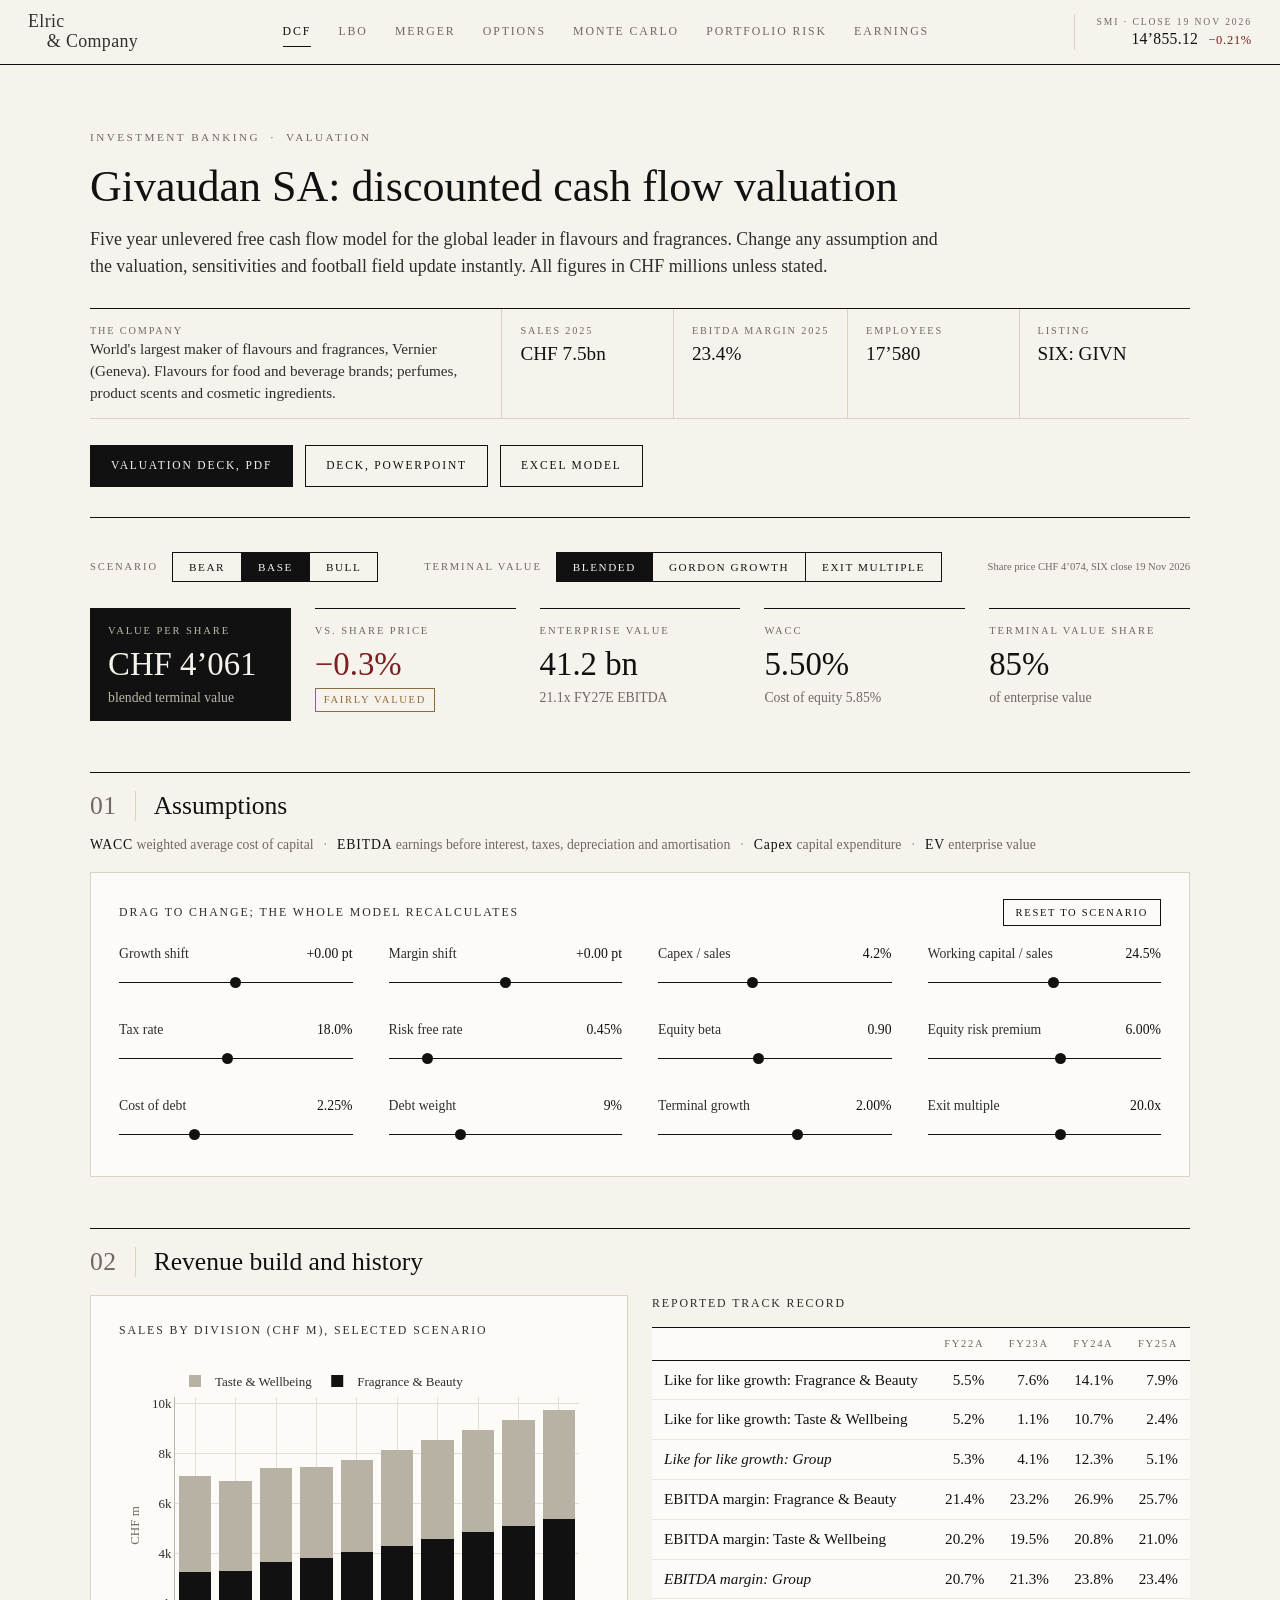
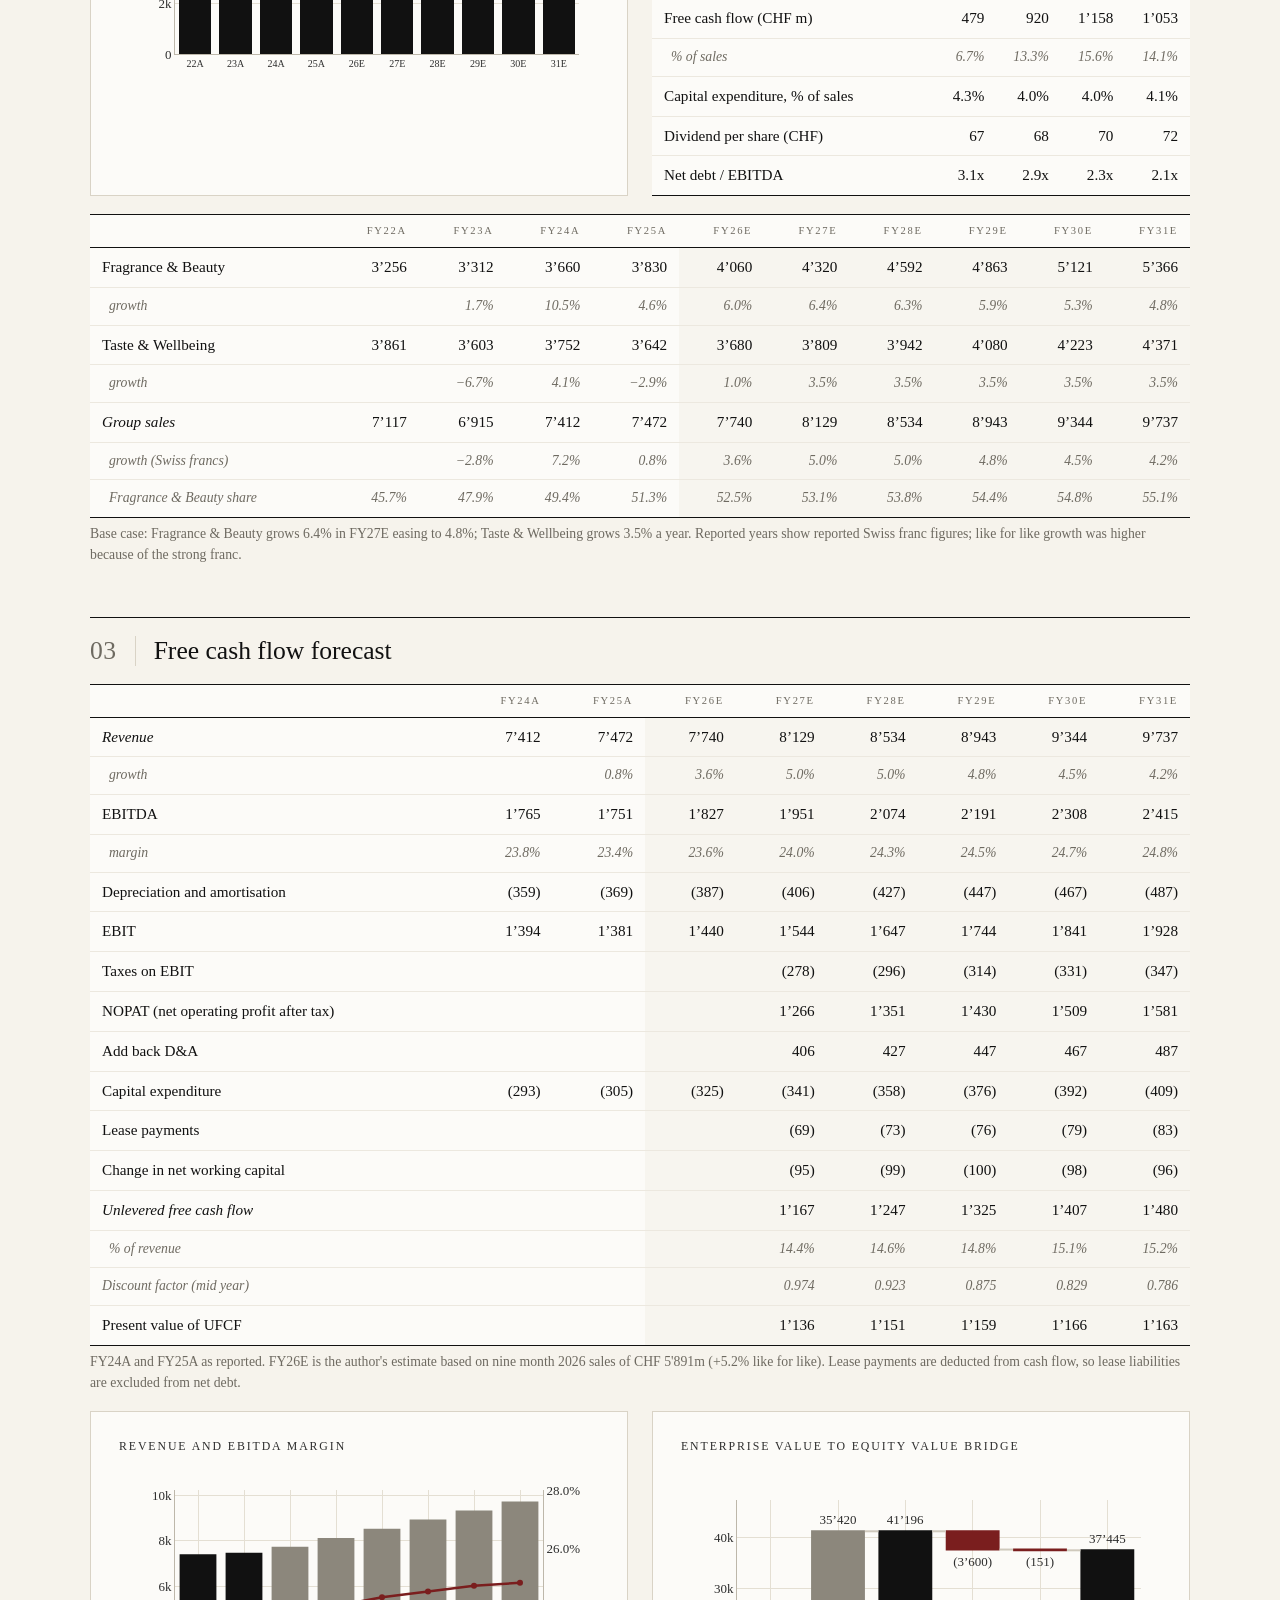
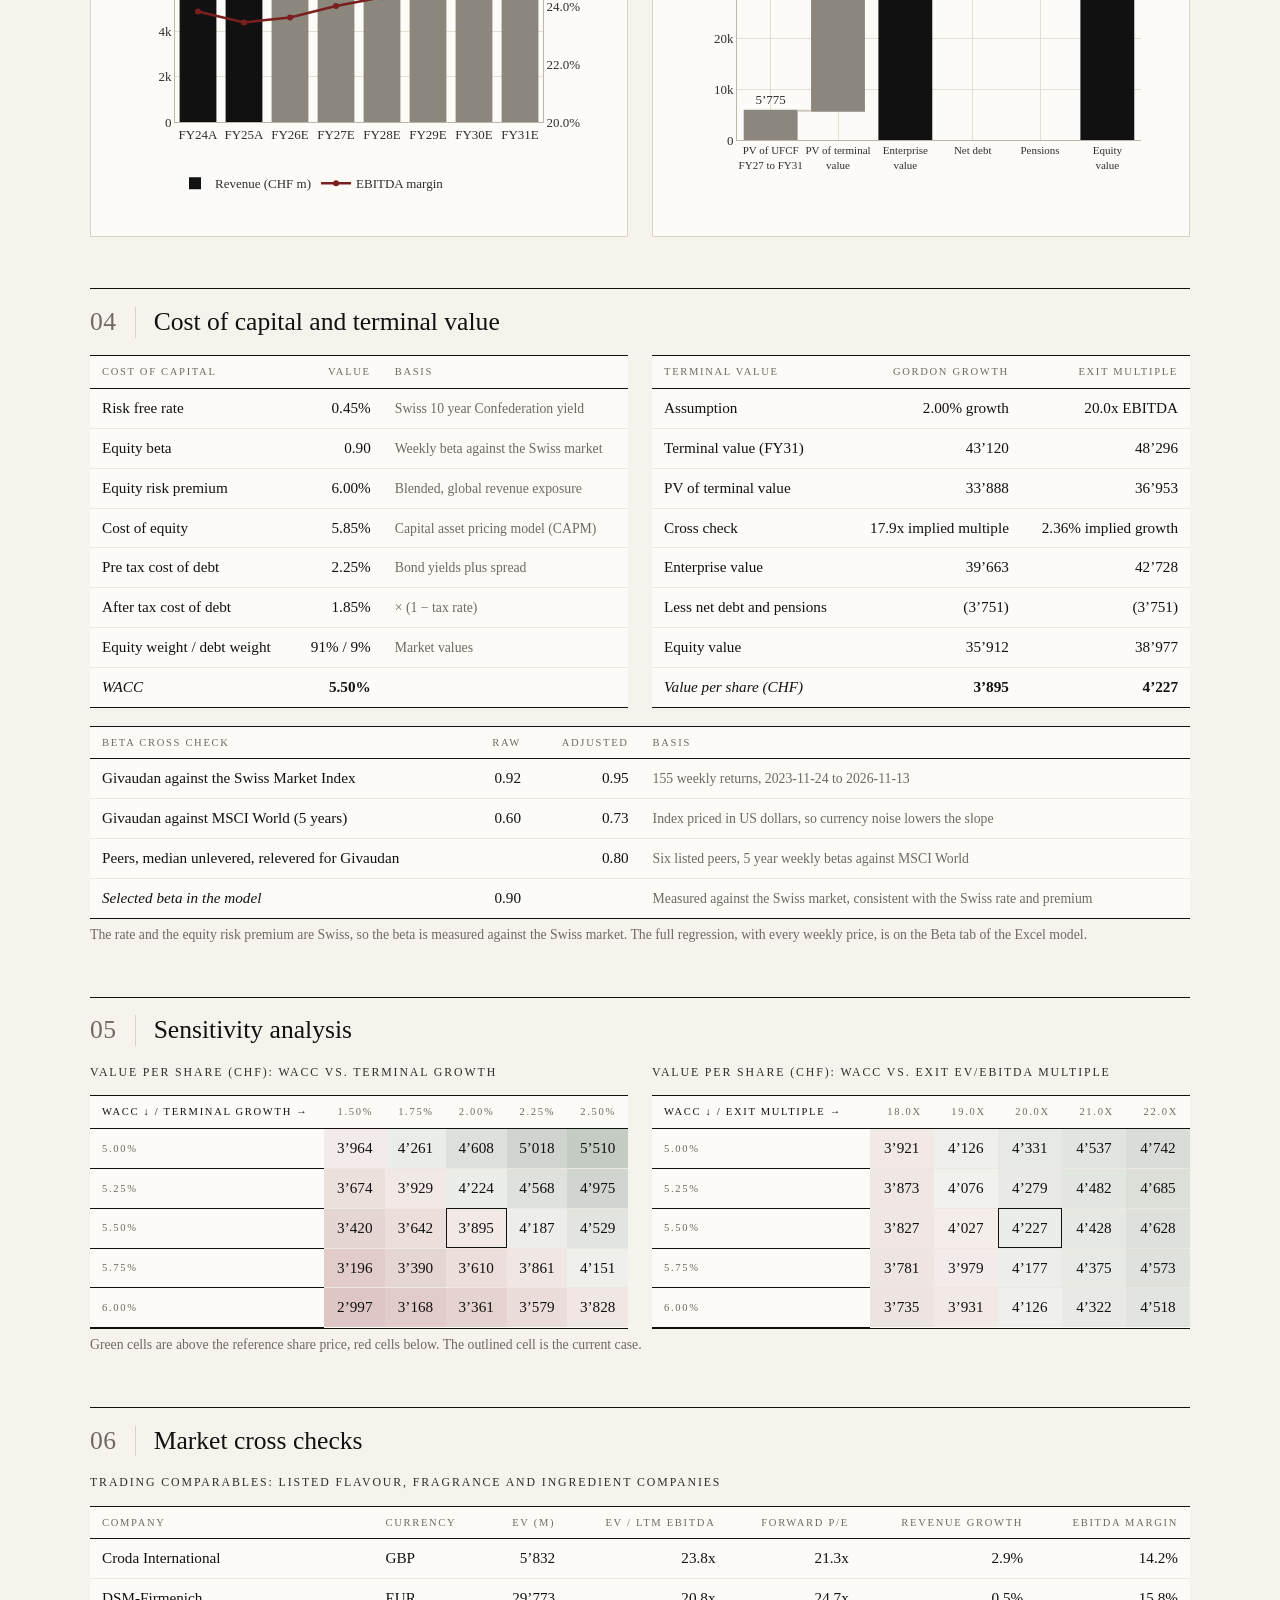
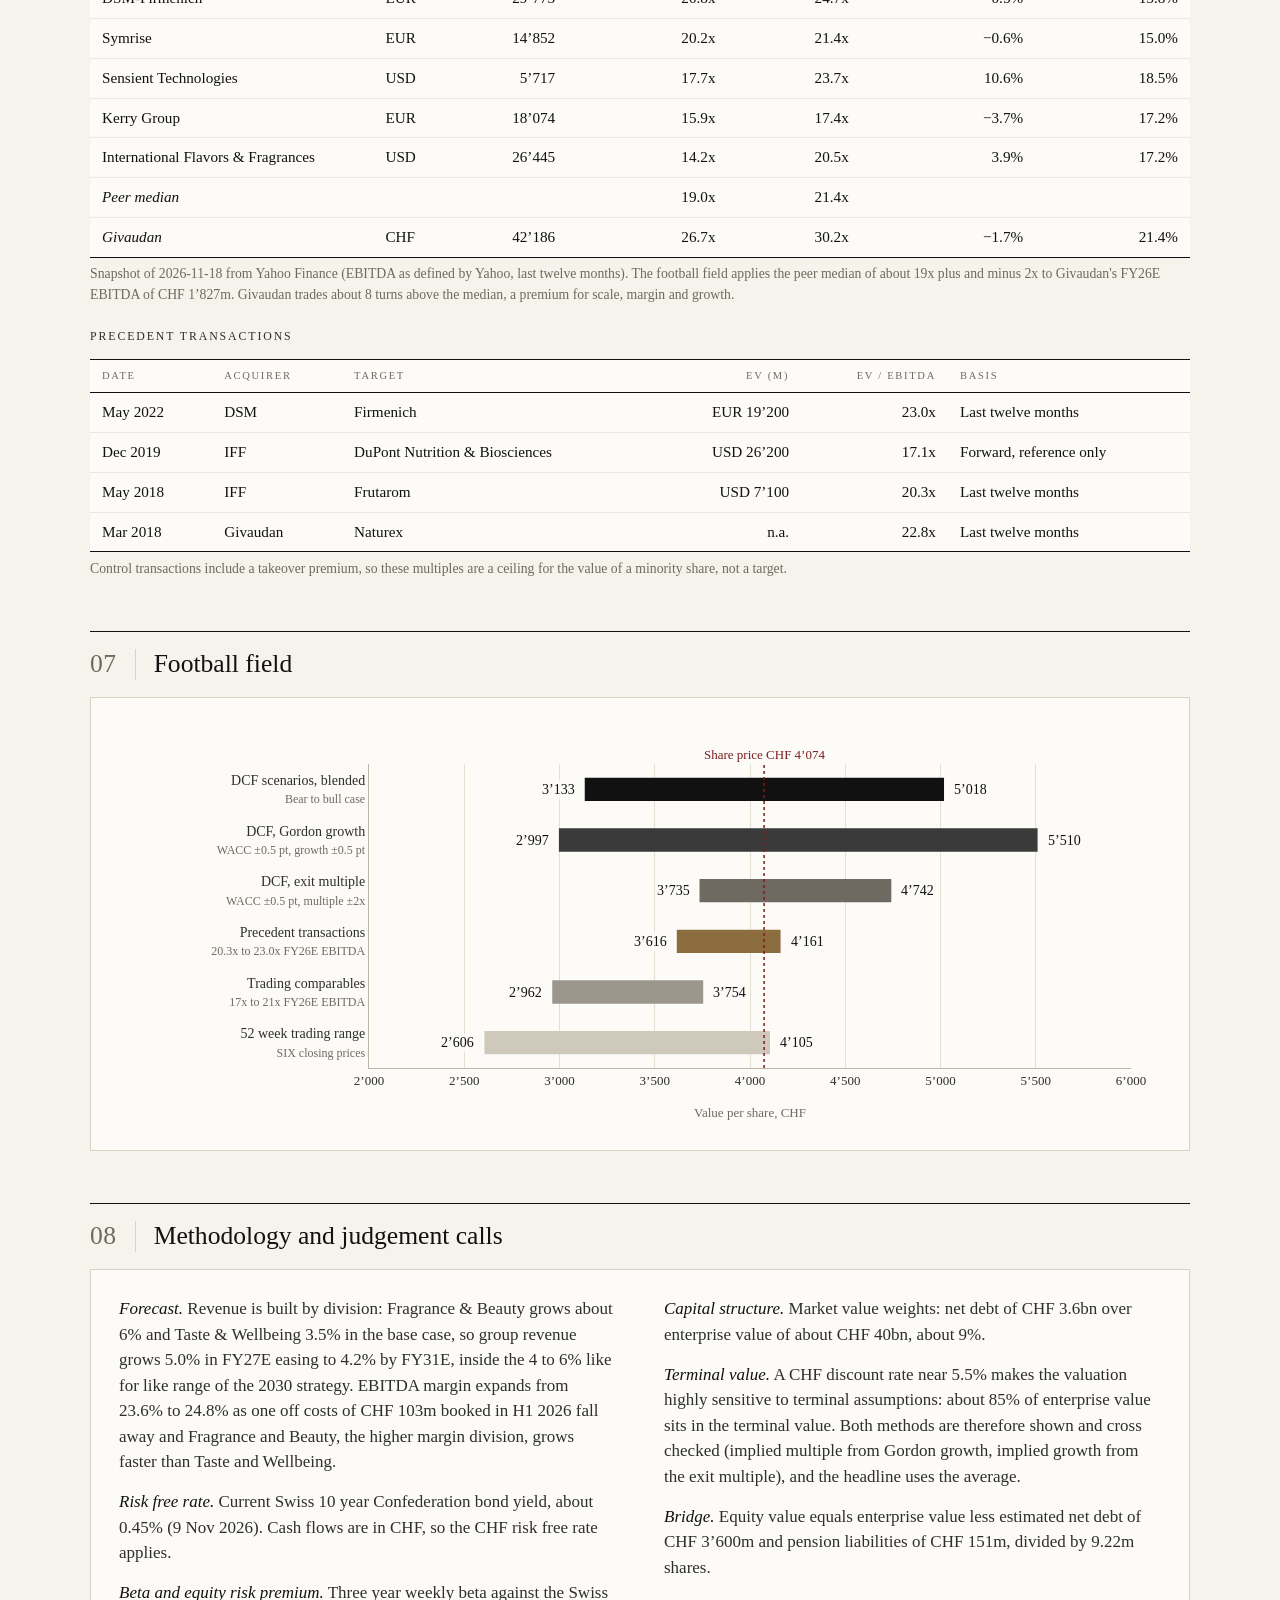
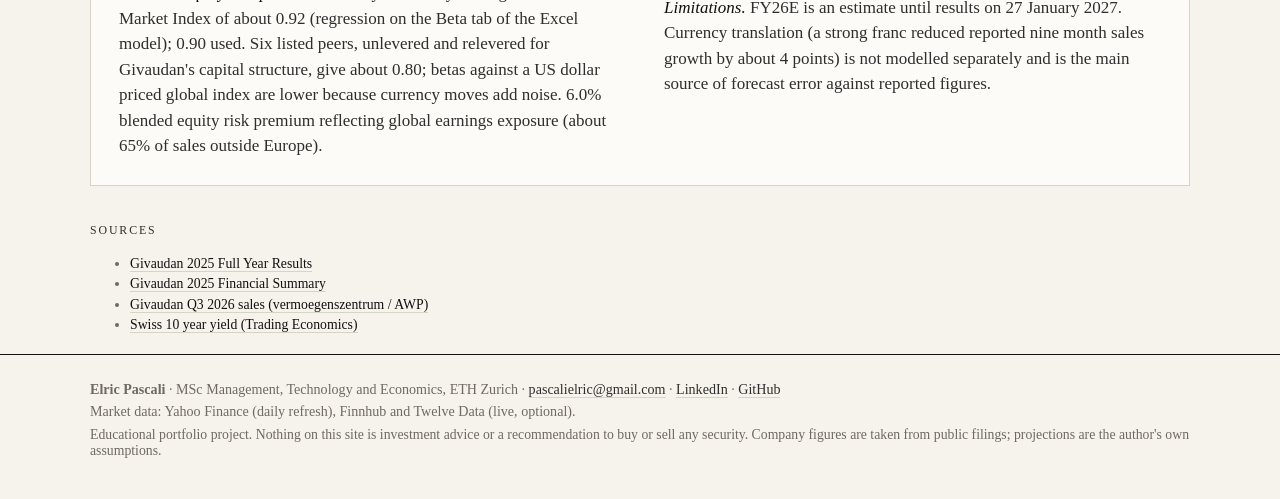
==== dcf.html @ 864e7fe7 "Options payoff chart: price today, payoff and profit at expiry with breakeven and maximum loss; lege" ====
<!DOCTYPE html>
<html lang="en">
<head>
<title>Givaudan DCF · Elric &amp; Company</title>
<meta charset="utf-8">
<meta name="viewport" content="width=device-width, initial-scale=1">
<link rel="stylesheet" href="css/style.css?v=202611191129">
<script src="vendor/plotly.min.js?v=202611191129"></script>
<script src="js/config.js?v=202611191129"></script><script src="js/ui.js?v=202611191129"></script><script src="js/api.js?v=202611191129"></script>
<script src="js/engine/dcf.js?v=202611191129"></script><script src="js/data/givaudan.js?v=202611191129"></script><script src="js/data/peers.js?v=202611191129"></script>
</head>
<body>
<main class="wrap">
  <div class="page-head">
    <div class="eyebrow">Investment banking &nbsp;&middot;&nbsp; Valuation</div>
    <h1>Givaudan SA: discounted cash flow valuation</h1>
    <p class="lead">Five year unlevered free cash flow model for the global leader in flavours and fragrances. Change any assumption and the valuation, sensitivities and football field update instantly. All figures in CHF millions unless stated.</p>
    <div class="profile-strip">
      <div><div class="label">The company</div><div class="about">World's largest maker of flavours and fragrances, Vernier (Geneva). Flavours for food and beverage brands; perfumes, product scents and cosmetic ingredients.</div></div>
      <div><div class="label">Sales 2025</div><div class="value">CHF 7.5bn</div></div>
      <div><div class="label">EBITDA margin 2025</div><div class="value">23.4%</div></div>
      <div><div class="label">Employees</div><div class="value">17&rsquo;580</div></div>
      <div><div class="label">Listing</div><div class="value">SIX: GIVN</div></div>
    </div>
    <div class="downloads">
      <a class="btn" href="downloads/Givaudan_Valuation_Deck.pdf">Valuation deck, PDF</a>
      <a class="btn ghost" href="downloads/Givaudan_Valuation_Deck.pptx">Deck, PowerPoint</a>
      <a class="btn ghost" href="downloads/Givaudan_DCF_Model.xlsx">Excel model</a>
    </div>
  </div>

  <div class="toolbar">
    <div class="group"><span>Scenario</span><div class="seg" id="scen"><button data-s="bear">Bear</button><button data-s="base" class="on">Base</button><button data-s="bull">Bull</button></div></div>
    <div class="group"><span>Terminal value</span><div class="seg" id="tvm"><button data-m="blended" class="on">Blended</button><button data-m="gordon">Gordon growth</button><button data-m="exit">Exit multiple</button></div></div>
    <div class="group"><span class="note" id="pxNote" style="text-transform:none;letter-spacing:0"></span></div>
  </div>

  <div class="grid g5" id="kpis"></div>

  <h2><span class="section-num">01</span>Assumptions</h2>
  <div class="legend-line"><b>WACC</b> weighted average cost of capital<span class="sep">&middot;</span><b>EBITDA</b> earnings before interest, taxes, depreciation and amortisation<span class="sep">&middot;</span><b>Capex</b> capital expenditure<span class="sep">&middot;</span><b>EV</b> enterprise value</div>
  <div class="card">
    <div class="card-head"><h3>Drag to change; the whole model recalculates</h3><button class="btn ghost small" id="reset">Reset to scenario</button></div>
    <div class="controls" id="controls"></div>
  </div>

  <h2><span class="section-num">02</span>Revenue build and history</h2>
  <div class="grid g2">
    <div class="card"><h3>Sales by division (CHF m), selected scenario</h3><div id="chDiv" class="chart"></div></div>
    <div><h3>Reported track record</h3><div id="histTable"></div></div>
  </div>
  <div id="revBuild" style="margin-top:18px"></div>
  <p class="note" id="revNote"></p>

  <h2><span class="section-num">03</span>Free cash flow forecast</h2>
  <div id="fcfTable"></div>
  <p class="note">FY24A and FY25A as reported. FY26E is the author's estimate based on nine month 2026 sales of CHF 5'891m (+5.2% like for like). Lease payments are deducted from cash flow, so lease liabilities are excluded from net debt.</p>

  <div class="grid g2" style="margin-top:18px">
    <div class="card"><h3>Revenue and EBITDA margin</h3><div id="chRev" class="chart"></div></div>
    <div class="card"><h3>Enterprise value to equity value bridge</h3><div id="chBridge" class="chart"></div></div>
  </div>

  <h2><span class="section-num">04</span>Cost of capital and terminal value</h2>
  <div class="grid g2">
    <div><div id="waccTable"></div></div>
    <div><div id="tvTable"></div></div>
  </div>
  <div id="betaTable" style="margin-top:18px"></div>
  <p class="note">The rate and the equity risk premium are Swiss, so the beta is measured against the Swiss market. The full regression, with every weekly price, is on the Beta tab of the Excel model.</p>

  <h2><span class="section-num">05</span>Sensitivity analysis</h2>
  <div class="grid g2">
    <div><h3>Value per share (CHF): WACC vs. terminal growth</h3><div id="sens1"></div></div>
    <div><h3>Value per share (CHF): WACC vs. exit EV/EBITDA multiple</h3><div id="sens2"></div></div>
  </div>
  <p class="note">Green cells are above the reference share price, red cells below. The outlined cell is the current case.</p>

  <h2><span class="section-num">06</span>Market cross checks</h2>
  <h3>Trading comparables: listed flavour, fragrance and ingredient companies</h3>
  <div id="compsTable"></div>
  <p class="note" id="compsNote"></p>
  <h3 style="margin-top:22px">Precedent transactions</h3>
  <div id="precTable"></div>
  <p class="note">Control transactions include a takeover premium, so these multiples are a ceiling for the value of a minority share, not a target.</p>

  <h2><span class="section-num">07</span>Football field</h2>
  <div class="card"><div id="chFF" class="chart" style="min-height:360px"></div></div>

  <h2><span class="section-num">08</span>Methodology and judgement calls</h2>
  <div class="card method" id="method"></div>
  <h3 class="sources-head">Sources</h3><ul id="sources" class="note"></ul>
</main>
<script src="js/pages/dcf-extra.js?v=202611191129"></script><script src="js/pages/dcf.js?v=202611191129"></script>
</body>
</html>
---- css/style.css ----
/* Elric & Company design system.
   One typeface (Times New Roman), bone paper, black ink, hairline rules, square corners, no shadows.
   Colour is reserved for meaning: oxblood for losses and the share price line, dark green for gains. */
:root {
  --paper: #F6F3EC;
  --card: #FCFBF8;
  --ink: #111111;
  --fill: #111111;          /* filled highlights: key figure boxes, active buttons, primary buttons, chart highlights */
  --ink-2: #2E2E2E;
  --muted: #6E6A61;
  --faint: #9C978C;
  --rule: #D9D3C6;
  --rule-2: #ECE8DF;
  --neg: #7A1E1E;
  --pos: #2F4A36;
  --brass: #8C6D3F;
  --serif: "Times New Roman", Times, "Liberation Serif", serif;
  --track: 0.16em;
}
* { box-sizing: border-box; }
html { scroll-behavior: smooth; }
body { margin: 0; font-family: var(--serif); color: var(--ink); background: var(--paper); font-size: 17px; line-height: 1.5; -webkit-font-smoothing: antialiased; font-variant-numeric: lining-nums tabular-nums; }
a { color: var(--ink); text-decoration: none; border-bottom: 1px solid var(--rule); }
a:hover { border-bottom-color: var(--ink); }
h1, h2, h3 { font-family: var(--serif); font-weight: 400; color: var(--ink); letter-spacing: 0; }
h1 { font-size: 2.75rem; line-height: 1.1; margin: 0 0 .9rem; }
h2 { font-size: 1.6rem; margin: 3.2rem 0 1.1rem; padding-top: 1.1rem; border-top: 1px solid var(--ink); display: flex; align-items: baseline; gap: 18px; line-height: 1.2; }
h3 { font-size: 0.74rem; text-transform: uppercase; letter-spacing: var(--track); font-weight: 400; color: var(--ink-2); margin: 0 0 14px; }
p { margin: .4rem 0 .9rem; color: var(--ink-2); }
.wrap { max-width: 1180px; margin: 0 auto; padding: 0 40px; }
.num, td.n, th.n { font-variant-numeric: tabular-nums; }

/* Header */
.topbar { position: sticky; top: 0; z-index: 50; background: var(--paper); border-bottom: 1px solid var(--ink); }
.topbar-in { display: flex; align-items: center; height: 64px; padding: 0 28px; gap: 40px; }
.brand { display: flex; flex-direction: column; flex: 0 0 auto; border: none; color: var(--ink); line-height: 1; white-space: nowrap; font-family: var(--serif); }
.brand { opacity: 0.86; }
.brand .w1 { font-size: 1.12rem; letter-spacing: 0.02em; }
.brand .w2 { font-size: 1.12rem; letter-spacing: 0.02em; padding-left: 1.05em; margin-top: 2px; }
.brand:hover { border: none; opacity: 1; color: var(--muted); }
.nav { display: flex; gap: clamp(18px, calc((100vw - 900px) / 14), 52px); flex-wrap: nowrap; flex: 1; justify-content: center; white-space: nowrap; }
.nav a { color: var(--muted); font-size: 0.74rem; text-transform: uppercase; letter-spacing: var(--track); border: none; padding: 6px 0; border-bottom: 1px solid transparent; }
.nav a:hover { color: var(--ink); }
.nav a.active { color: var(--ink); border-bottom: 1px solid var(--ink); }
.mkt { flex: 0 0 auto; display: flex; flex-direction: column; align-items: flex-end; gap: 3px; font-family: var(--serif); background: none; border: none; border-left: 1px solid var(--rule); padding: 2px 0 2px 22px; cursor: pointer; text-align: right; white-space: nowrap; }
.mkt-k { font-size: 0.6rem; text-transform: uppercase; letter-spacing: 0.2em; color: var(--muted); }
.mkt-v { font-size: 0.98rem; color: var(--ink); font-variant-numeric: tabular-nums; letter-spacing: 0.02em; }
.mkt-v b { font-weight: 400; }
.mkt-v i { font-style: normal; font-size: 0.78rem; margin-left: 10px; letter-spacing: 0.06em; }
.mkt-v i.up { color: var(--pos); }
.mkt-v i.dn { color: var(--neg); }
.mkt:hover .mkt-k { color: var(--ink); }

/* Hero and page head */
.hero { padding: 88px 0 8px; }
.hero h1 { font-size: 3.4rem; max-width: 1040px; margin-bottom: 1.2rem; }
.hero p { font-size: 1.2rem; max-width: 760px; color: var(--ink-2); }
.eyebrow { text-transform: uppercase; letter-spacing: 0.22em; font-size: 0.7rem; color: var(--muted); margin-bottom: 1.1rem; }
.page-head { padding: 64px 0 30px; border-bottom: 1px solid var(--ink); }
.page-head + h2, .page-head + .tabs { border-top: none; padding-top: 0; }
.page-head p.lead { font-size: 1.12rem; max-width: 860px; margin-bottom: 0; }
.section-num { font-size: 1em; color: var(--muted); letter-spacing: 0.02em; line-height: 1.2; padding-right: 18px; border-right: 1px solid var(--rule); font-variant-numeric: lining-nums tabular-nums; }

/* Grids and cards */
.grid { display: grid; gap: 24px; }
.g2 { grid-template-columns: repeat(2, minmax(0,1fr)); }
.g3 { grid-template-columns: repeat(3, minmax(0,1fr)); }
.g4 { grid-template-columns: repeat(4, minmax(0,1fr)); }
.g5 { grid-template-columns: repeat(5, minmax(0,1fr)); }
.card { background: var(--card); border: 1px solid var(--rule); padding: 26px 28px; }
.card h3:first-child { margin-top: 0; }
.card-head { display: flex; justify-content: space-between; align-items: baseline; margin-bottom: 18px; gap: 16px; }
.card-head h3 { margin: 0; }

/* Project cards on the home page */
.project-card { display: flex; flex-direction: column; color: inherit; border: 1px solid var(--rule); background: var(--card); padding: 28px; transition: border-color .15s ease; }
.project-card:hover { border-color: var(--ink); }
.project-card .tag { font-size: 0.68rem; text-transform: uppercase; letter-spacing: 0.2em; color: var(--muted); }
.project-card h3.title { font-size: 1.55rem; text-transform: none; letter-spacing: 0; color: var(--ink); margin: 12px 0 10px; }
.project-card p { margin: 0 0 14px; font-size: 1rem; }
.project-card .more { margin-top: auto; padding-top: 14px; font-size: 0.72rem; text-transform: uppercase; letter-spacing: var(--track); color: var(--ink); border-top: 1px solid var(--rule-2); }

/* Company profile block */
.profile { border-top: 1px solid var(--rule); border-bottom: 1px solid var(--rule); padding: 12px 0; margin: 4px 0 16px; }
.profile .who { font-size: 0.98rem; color: var(--ink-2); margin: 0 0 10px; text-align: justify; hyphens: none; }
.facts { display: grid; grid-template-columns: repeat(2, minmax(0,1fr)); gap: 8px 18px; }
.facts div { font-size: 0.8rem; color: var(--muted); line-height: 1.3; }
.facts b { display: block; font-weight: 400; font-size: 1.05rem; color: var(--ink); }
.profile-strip { display: grid; grid-template-columns: 2.4fr repeat(4, 1fr); gap: 0; border-top: 1px solid var(--ink); border-bottom: 1px solid var(--rule); margin-top: 28px; }
.profile-strip > div { padding: 14px 18px 14px 0; }
.profile-strip > div + div { padding-left: 18px; border-left: 1px solid var(--rule); }
.profile-strip .label { white-space: nowrap; font-size: 0.64rem; text-transform: uppercase; letter-spacing: 0.18em; color: var(--muted); }
.profile-strip .value { font-size: 1.2rem; margin-top: 2px; }
.profile-strip .about { font-size: 0.95rem; color: var(--ink-2); line-height: 1.45; }

/* Key figures */
.kpi { border-top: 1px solid var(--ink); padding: 14px 0 6px; }
.kpi .label { font-size: 0.66rem; text-transform: uppercase; letter-spacing: 0.18em; color: var(--muted); }
.kpi .value { font-size: 2.05rem; line-height: 1.15; margin-top: 8px; }
.kpi .sub { font-size: 0.86rem; color: var(--muted); margin-top: 4px; }
.kpi.dark { background: var(--fill); color: var(--paper); border-top-color: var(--fill); padding: 14px 18px 12px; }
.kpi.dark .label, .kpi.dark .sub { color: #BDB7AA; }
.pos { color: var(--pos); } .neg { color: var(--neg); }
.badge { display: inline-block; font-size: 0.66rem; text-transform: uppercase; letter-spacing: 0.16em; padding: 3px 8px; border: 1px solid currentColor; }
.badge.buy { color: var(--pos); } .badge.hold { color: var(--brass); } .badge.sell { color: var(--neg); }
.badge.solid { background: var(--fill); color: var(--paper); border-color: var(--fill); }

/* Tables */
.table-wrap { overflow-x: auto; border-top: 1px solid var(--ink); border-bottom: 1px solid var(--ink); background: var(--card); }
table { border-collapse: collapse; width: 100%; font-size: 0.95rem; }
th, td { padding: 8px 12px; border-bottom: 1px solid var(--rule-2); text-align: left; white-space: nowrap; }
th { font-weight: 400; font-size: 0.66rem; text-transform: uppercase; letter-spacing: 0.16em; color: var(--muted); border-bottom: 1px solid var(--ink); }
td.n, th.n { text-align: right; }
tr.total td { border-top: 1px solid var(--ink); }
tr.total td:first-child, tr.hl td:first-child { font-style: italic; }
tr.sub td { color: var(--muted); font-size: 0.86rem; font-style: italic; }
tr:last-child td { border-bottom: none; }
td.est { background: rgba(140,109,63,0.045); }
.sens td.n { text-align: center; }
.sens td.base { outline: 1px solid var(--ink); outline-offset: -1px; }
.sens th.corner { color: var(--ink); }

/* Controls */
.controls { display: grid; grid-template-columns: repeat(4, minmax(0,1fr)); gap: 22px 36px; }
.controls.c5 { grid-template-columns: repeat(5, minmax(0,1fr)); }
.controls.c3 { grid-template-columns: repeat(3, minmax(0,1fr)); }
.ctl label { display: flex; justify-content: space-between; gap: 10px; font-size: 0.86rem; color: var(--ink-2); margin-bottom: 8px; white-space: nowrap; }
.ctl label > span { overflow: hidden; text-overflow: ellipsis; }
.ctl label output { font-variant-numeric: tabular-nums; color: var(--ink); }
.ctl .field-label { display: block; font-size: 0.66rem; text-transform: uppercase; letter-spacing: 0.16em; color: var(--muted); margin-bottom: 8px; }
input[type=range] { -webkit-appearance: none; appearance: none; width: 100%; height: 16px; background: transparent; margin: 0; }
input[type=range]::-webkit-slider-runnable-track { height: 1px; background: var(--ink); }
input[type=range]::-moz-range-track { height: 1px; background: var(--ink); }
input[type=range]::-webkit-slider-thumb { -webkit-appearance: none; width: 11px; height: 11px; border-radius: 50%; background: var(--ink); margin-top: -5px; border: none; }
input[type=range]::-moz-range-thumb { width: 11px; height: 11px; border-radius: 50%; background: var(--ink); border: none; }
input[type=text], input[type=number], select, textarea { font-family: var(--serif); font-size: 0.98rem; padding: 7px 10px; border: 1px solid var(--rule); border-radius: 0; background: #fff; color: var(--ink); width: 100%; }
select { -webkit-appearance: none; appearance: none; padding-right: 28px; background-image: linear-gradient(45deg, transparent 50%, var(--ink) 50%), linear-gradient(135deg, var(--ink) 50%, transparent 50%); background-position: calc(100% - 15px) 50%, calc(100% - 10px) 50%; background-size: 5px 5px; background-repeat: no-repeat; }
input:focus, select:focus, textarea:focus { outline: none; border-color: var(--ink); }
.legend-line { font-size: 0.86rem; color: var(--muted); white-space: nowrap; overflow: hidden; text-overflow: ellipsis; margin: -4px 0 16px; }
.legend-line b { font-weight: 400; color: var(--ink); letter-spacing: 0.06em; }
.legend-line .sep { margin: 0 10px; color: var(--faint); }
.btn { font-family: var(--serif); font-size: 0.72rem; text-transform: uppercase; letter-spacing: var(--track); padding: 11px 20px; border: 1px solid var(--fill); border-radius: 0; background: var(--fill); color: var(--paper); cursor: pointer; display: inline-flex; align-items: center; gap: 8px; }
.btn:hover { background: #2B2B2B; border-color: #2B2B2B; }
.btn.ghost { background: transparent; color: var(--ink); border-color: var(--ink); }
.btn.ghost:hover { background: var(--fill); border-color: var(--fill); color: var(--paper); }
.btn.small { padding: 7px 12px; font-size: 0.66rem; }
.btn:disabled { opacity: .5; cursor: wait; }
.seg { display: inline-flex; border: 1px solid var(--ink); }
.seg button { font-family: var(--serif); font-size: 0.7rem; text-transform: uppercase; letter-spacing: 0.14em; padding: 8px 16px; background: transparent; border: none; border-right: 1px solid var(--ink); cursor: pointer; color: var(--ink); }
.seg button:last-child { border-right: none; }
.seg button.on { background: var(--fill); color: var(--paper); }
.row { display: flex; gap: 14px; align-items: center; flex-wrap: wrap; }
.toolbar { display: flex; justify-content: space-between; align-items: center; gap: 18px; flex-wrap: wrap; margin: 34px 0 26px; }
.toolbar .group { display: flex; gap: 14px; align-items: center; }
.toolbar .group > span { font-size: 0.66rem; text-transform: uppercase; letter-spacing: 0.18em; color: var(--muted); }
.downloads { display: flex; gap: 12px; flex-wrap: wrap; margin-top: 26px; }
.note { font-size: 0.86rem; color: var(--muted); }
.callout { border-left: 1px solid var(--ink); padding: 4px 0 4px 20px; margin: 22px 0; color: var(--ink-2); }
.callout.warn { border-left-color: var(--brass); }
.chart { width: 100%; min-height: 340px; }
.chart-title { font-size: 1.15rem; margin: 0 0 2px; }
.chart-sub { font-size: 0.86rem; color: var(--muted); margin: 0 0 10px; }
.tabs { display: flex; gap: 30px; border-bottom: 1px solid var(--rule); margin: 30px 0 26px; }
.tabs button { font-family: var(--serif); font-size: 0.72rem; text-transform: uppercase; letter-spacing: var(--track); padding: 12px 0; border: none; background: none; color: var(--muted); cursor: pointer; border-bottom: 1px solid transparent; margin-bottom: -1px; }
.tabs button.on { color: var(--ink); border-bottom-color: var(--ink); }
.hidden { display: none !important; }
.status { font-size: 0.9rem; padding: 6px 0; color: var(--ink-2); font-style: italic; }
.status.err { color: var(--neg); }
.status.ok { color: var(--pos); }

/* Portfolio editor */
.pf-table td { padding: 5px 8px; vertical-align: middle; }
.pf-table input { padding: 5px 8px; }
.pf-table .nm { color: var(--muted); font-size: 0.88rem; white-space: normal; min-width: 150px; }
.pf-table .warn { color: var(--neg); font-size: 0.82rem; white-space: normal; }
.pf-table .warn a { color: var(--neg); border-bottom-color: var(--neg); cursor: pointer; }
.xbtn { border: none; background: none; color: var(--muted); cursor: pointer; font-size: 1.1rem; font-family: var(--serif); }
.preset-desc { border-left: 1px solid var(--ink); padding: 2px 0 2px 18px; margin: 16px 0 0; color: var(--ink-2); font-size: 0.98rem; }
.preset-desc b { font-weight: 400; font-style: italic; }
.preset-desc .holdings { display: block; font-size: 0.84rem; color: var(--muted); margin-top: 6px; }

/* Suggestion cards */
.suggest { border-top: 1px solid var(--ink); padding-top: 14px; }
.suggest .head { font-size: 0.66rem; text-transform: uppercase; letter-spacing: 0.18em; color: var(--muted); }
.suggest .big { font-size: 1.5rem; margin: 6px 0 4px; }
.suggest ul { list-style: none; padding: 0; margin: 12px 0 0; font-size: 0.95rem; }
.suggest li { display: flex; justify-content: space-between; border-bottom: 1px solid var(--rule-2); padding: 5px 0; }

/* Modal */
.modal-bg { position: fixed; inset: 0; background: rgba(17,17,17,.45); display: flex; align-items: center; justify-content: center; z-index: 100; padding: 20px; }
.modal { background: var(--card); max-width: 560px; width: 100%; padding: 32px 34px; border: 1px solid var(--ink); }
.modal h3 { font-size: 1.4rem; text-transform: none; letter-spacing: 0; color: var(--ink); }

/* Footer */
footer { margin-top: 18px; border-top: 1px solid var(--ink); padding: 26px 0 40px; color: var(--muted); font-size: 0.88rem; line-height: 1.15; }
footer p, footer .row { margin: 0 0 8px; line-height: 1.15; }
footer a { color: var(--ink-2); }

.method { columns: 2; column-gap: 48px; }
.method p { break-inside: avoid; margin-top: 0; }
.method p strong { font-weight: 400; font-style: italic; color: var(--ink); }
.skills { display: flex; flex-wrap: wrap; gap: 8px 26px; margin-top: 30px; }
.hero + main > h2:first-child { margin-top: 1.2rem; }
.skills span { font-size: 0.7rem; text-transform: uppercase; letter-spacing: 0.18em; color: var(--muted); }
ul.plain { padding-left: 18px; margin: 0; }
ul.plain li { margin-bottom: 8px; color: var(--ink-2); }

@media (max-width: 1000px) {
  .g3, .g4, .g5, .controls, .controls.c5 { grid-template-columns: repeat(2, minmax(0,1fr)); }
  .g2 { grid-template-columns: 1fr; }
  .profile-strip { grid-template-columns: 1fr 1fr; }
  .profile-strip > div + div { border-left: none; padding-left: 0; }
  .method { columns: 1; }
  .nav { display: none; }
  .legend-line { white-space: normal; }
  h1, .hero h1 { font-size: 2.2rem; }
  .wrap { padding: 0 22px; }
  .topbar-in { padding: 0 18px; justify-content: space-between; }
}
@media print { .topbar, footer, .controls, .downloads { display: none; } }

/* Efficient frontier: overview plus close up, with a key instead of labels on the chart */
.ef-grid { display: grid; grid-template-columns: 1.55fr 1fr; gap: 28px; align-items: start; }
.ef-grid h3 { margin: 0 0 4px; }
.ef-key { display: flex; flex-wrap: wrap; gap: 10px 26px; margin: 14px 0 4px; padding-top: 12px; border-top: 1px solid var(--rule); font-size: 0.86rem; color: var(--muted); }
.ef-key span { display: inline-flex; align-items: center; gap: 8px; white-space: nowrap; }
.ef-key i { display: inline-block; width: 11px; height: 11px; }
.ef-key .k-port { background: var(--neg); transform: rotate(45deg); width: 9px; height: 9px; }
.ef-key .k-ideal { background: var(--fill); border-radius: 50%; }
.ef-key .k-min { border: 1.5px solid var(--ink); border-radius: 50%; }
.ef-key .k-opt { border: 1.5px solid var(--neg); border-radius: 50%; }
.ef-key .k-asset { background: #9C978C; border-radius: 50%; width: 8px; height: 8px; }
.ef-key .k-front { width: 22px; height: 0; border-top: 2.5px solid var(--fill); }
.ef-key .k-cml { width: 22px; height: 0; border-top: 2px dotted var(--brass); }
@media (max-width: 1000px) { .ef-grid { grid-template-columns: 1fr; } }

/* Centred home hero with a justified text block */
.hero-center { text-align: center; padding: 80px 0 34px; }
.hero-center .eyebrow { justify-content: center; }
.hero-center h1 { max-width: none; margin: 0 0 1.2rem; white-space: nowrap; line-height: 1.05; }
.hero-center h1 span { display: inline-block; }
.hero-center p { max-width: none; margin: 0; font-size: 1.2rem; line-height: 1.65; text-align: justify; text-align-last: center; hyphens: none; }
.hero-center + main > h2:first-child { margin-top: 0.4rem; }

/* Home: about the author (last section) */
.about-author { display: grid; grid-template-columns: 1.65fr 1fr; gap: 56px; align-items: start; background: var(--card); border: 1px solid var(--rule); padding: 40px 44px; }
.about-author h1 { font-size: 2.4rem; margin: 0 0 4px; }
.about-author .role { font-size: 1.05rem; color: var(--muted); font-style: italic; margin: 0 0 20px; }
.about-author .bio p { font-size: 1.02rem; line-height: 1.62; color: var(--ink-2); text-align: justify; margin: 0 0 12px; }
.facts-col { border-top: 1px solid var(--ink); }
.facts-col > div { padding: 11px 0; border-bottom: 1px solid var(--rule); }
.facts-col .label { font-size: 0.62rem; text-transform: uppercase; letter-spacing: 0.18em; color: var(--muted); }
.facts-col .value { font-size: 0.96rem; margin-top: 4px; line-height: 1.4; }
.facts-col .links { display: flex; gap: 12px; padding-top: 20px; border-bottom: none; flex-wrap: wrap; }
.facts-col .links a { font-size: 0.7rem; text-transform: uppercase; letter-spacing: 0.2em; color: var(--ink); border: 1px solid var(--ink); padding: 9px 16px; }
.facts-col .links a:hover { background: var(--fill); border-color: var(--fill); color: var(--paper); }
.project-card .finding { border-left: 2px solid var(--ink); padding: 2px 0 2px 12px; margin: 0 0 14px; font-size: 0.98rem; color: var(--ink); }
.project-card .finding span { display: block; font-size: 0.62rem; text-transform: uppercase; letter-spacing: 0.18em; color: var(--muted); margin-bottom: 2px; }
@media (max-width: 1000px) { .about-author { grid-template-columns: 1fr; gap: 24px; padding: 28px 24px; } }

.project-card > p:not(.finding) { text-align: justify; hyphens: none; }

.sources-head { margin-top: 36px; }
footer .note { line-height: 1.15; margin: 8px 0 0 !important; }
footer .row { gap: 6px 24px; }

.justify p { text-align: justify; hyphens: none; }
.justify + h2 { margin-top: 1.7rem; }
.page-notes { line-height: 1.15; margin: 0 0 6px; }
.project-card.case { cursor: pointer; }
.project-card .card-foot { margin-top: auto; padding-top: 14px; border-top: 1px solid var(--rule-2); display: flex; justify-content: space-between; align-items: baseline; flex-wrap: wrap; gap: 8px 18px; font-size: 0.72rem; text-transform: uppercase; letter-spacing: var(--track); }
.project-card .card-foot .more { margin: 0; padding: 0; border: 0; color: var(--ink); text-decoration: none; }
.project-card .card-foot .dl { color: var(--muted); }
.project-card .card-foot .dl a { color: var(--ink); margin-left: 0; margin-right: 12px; text-decoration: none; border-bottom: 1px solid var(--rule); }
.project-card .card-foot .dl a:hover { border-bottom-color: var(--ink); }
.project-card .card-foot .dl i { font-style: normal; margin: 0 8px 0 10px; }
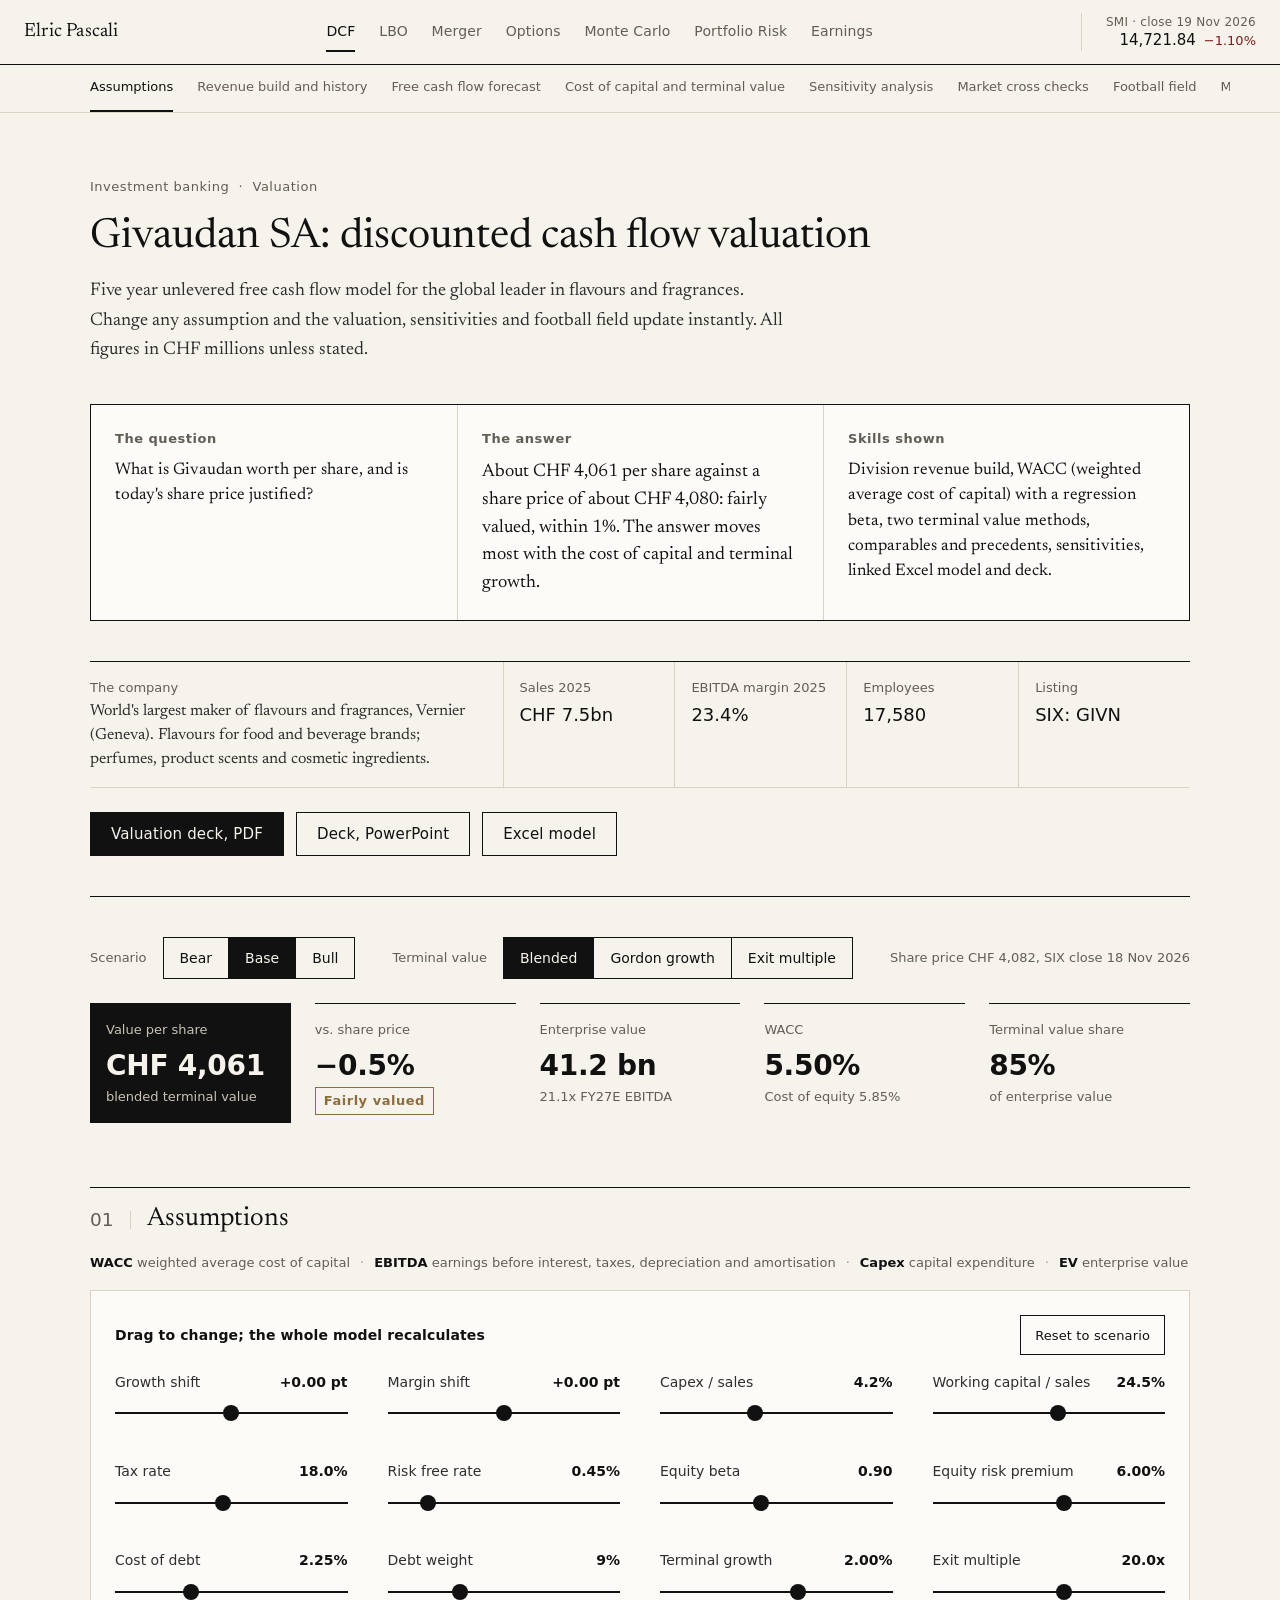
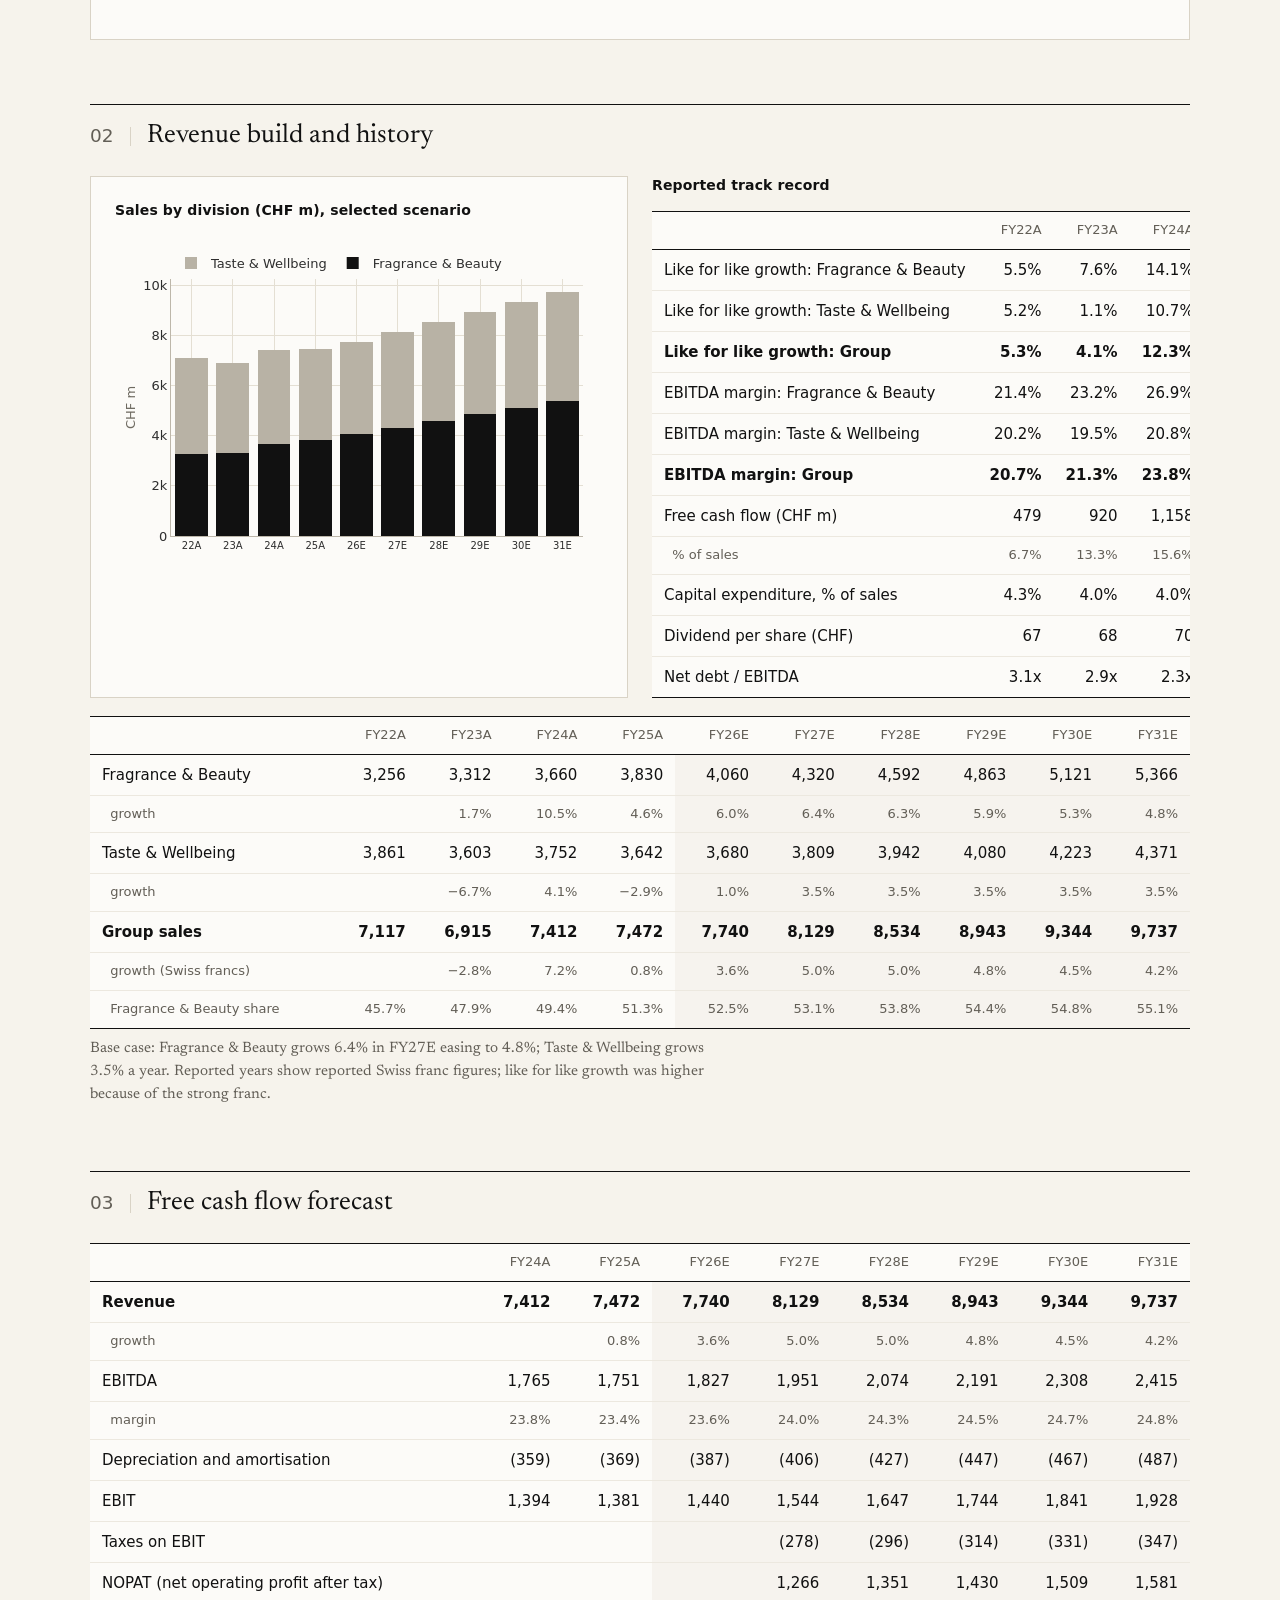
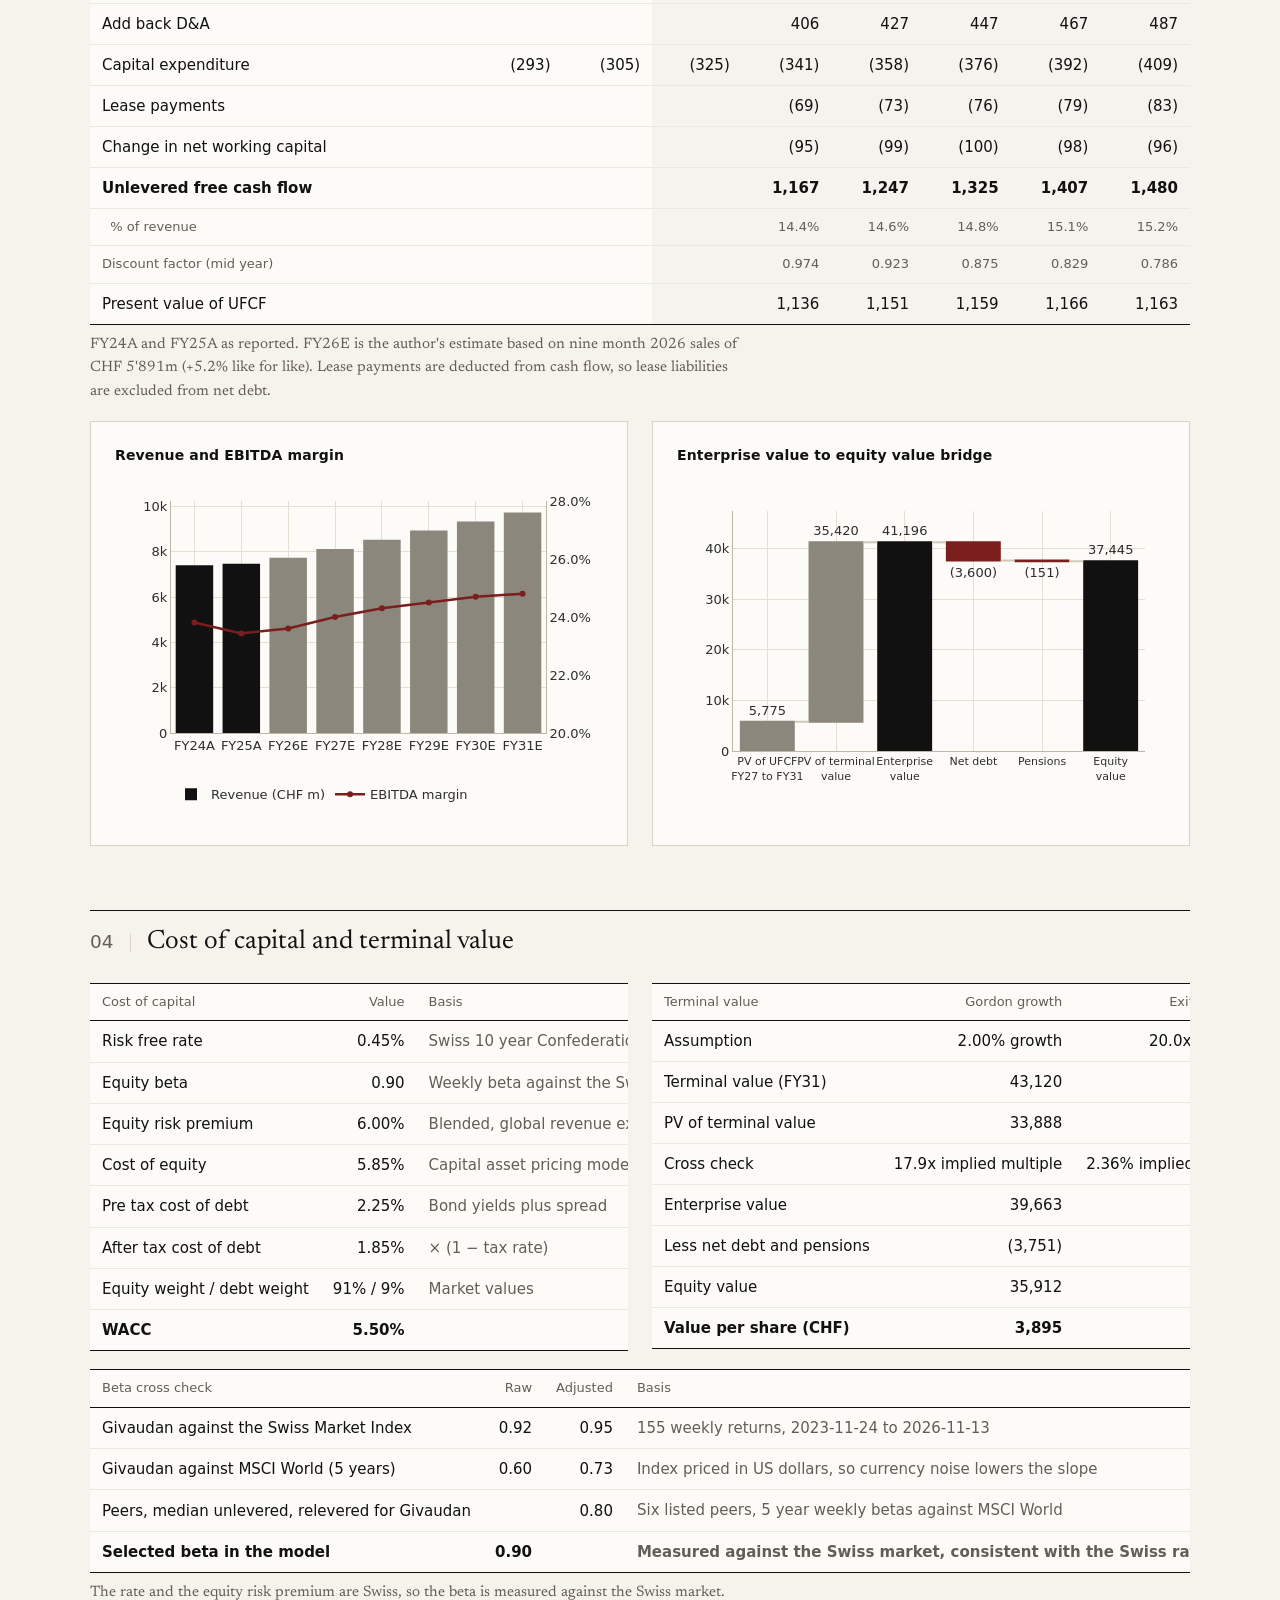
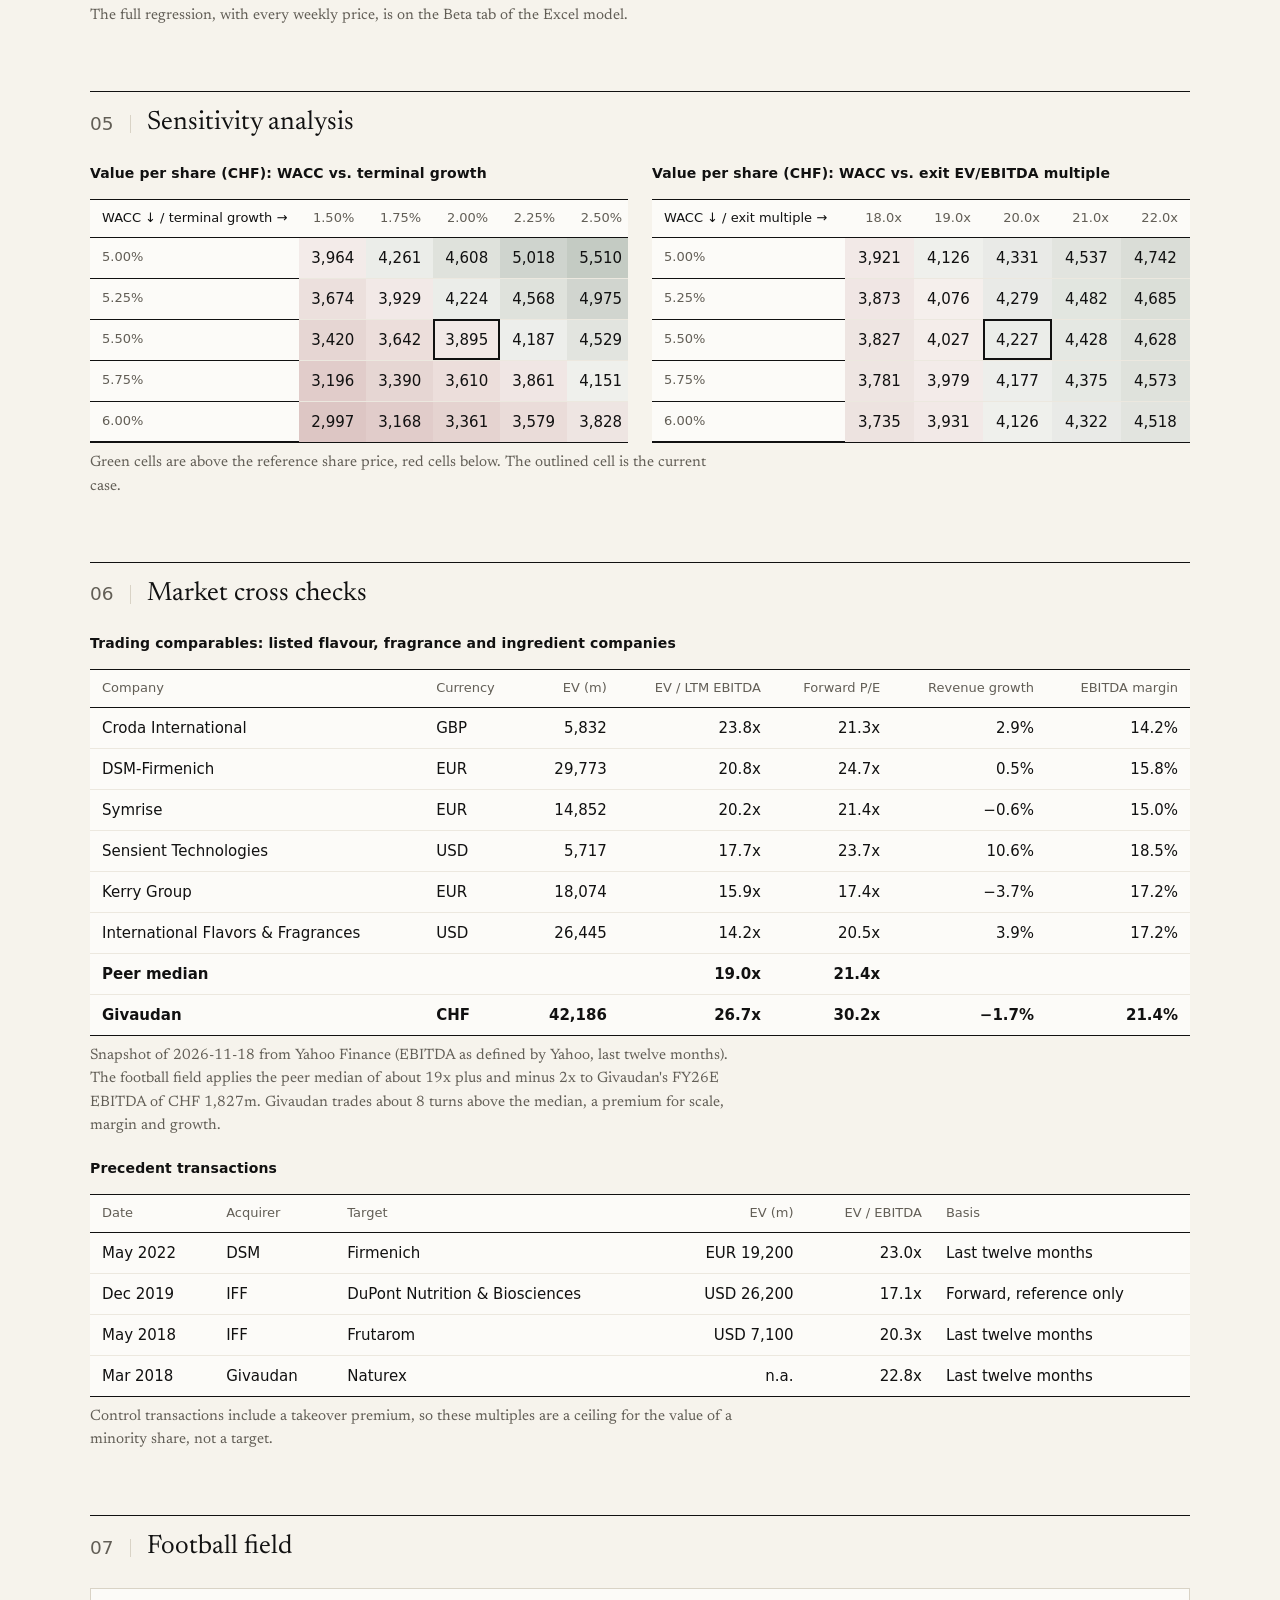
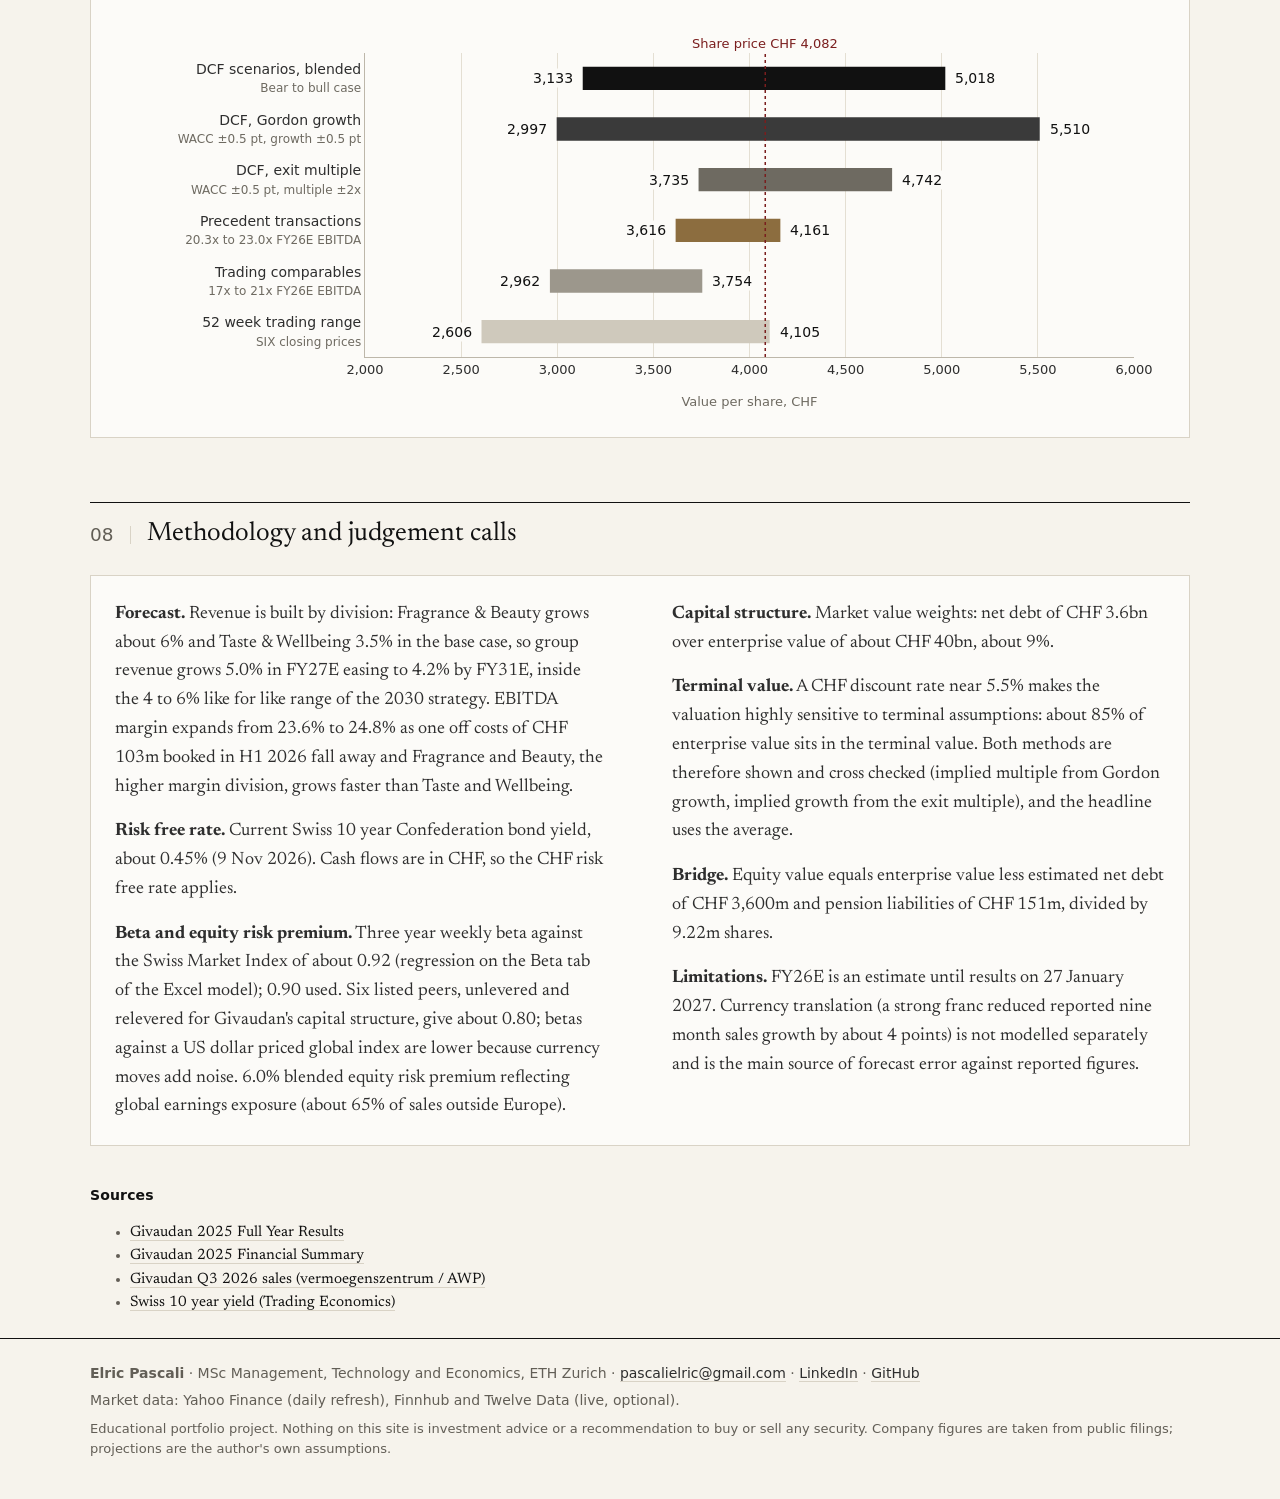
==== commit beb97068: "Redesign from UX review: business card hero, new type system (Newsreader, Inter, Cormorant SC), resu" ====
--- a/dcf.html
+++ b/dcf.html
@@ -1,13 +1,22 @@
 <!DOCTYPE html>
 <html lang="en">
 <head>
-<title>Givaudan DCF · Elric &amp; Company</title>
+<title>Givaudan DCF valuation · Elric Pascali</title>
 <meta charset="utf-8">
 <meta name="viewport" content="width=device-width, initial-scale=1">
-<link rel="stylesheet" href="css/style.css?v=202611191129">
-<script src="vendor/plotly.min.js?v=202611191129"></script>
-<script src="js/config.js?v=202611191129"></script><script src="js/ui.js?v=202611191129"></script><script src="js/api.js?v=202611191129"></script>
-<script src="js/engine/dcf.js?v=202611191129"></script><script src="js/data/givaudan.js?v=202611191129"></script><script src="js/data/peers.js?v=202611191129"></script>
+<meta property="og:type" content="website">
+<meta property="og:title" content="Givaudan DCF valuation · Elric Pascali">
+<meta property="og:description" content="What is Givaudan worth per share, and is today&#x27;s share price justified? About CHF 4,061 per share against a share price of about CHF 4,080: fairly valued, within 1%. The answer moves most with the cost of capital and terminal growth.">
+<meta property="og:image" content="https://pascalielric.github.io/financelab/img/og.png">
+<meta name="twitter:card" content="summary_large_image">
+<meta name="description" content="What is Givaudan worth per share, and is today&#x27;s share price justified? About CHF 4,061 per share against a share price of about CHF 4,080: fairly valued, within 1%. The answer moves most with the cost of capital and terminal growth.">
+<link rel="icon" href="img/favicon.svg" type="image/svg+xml">
+<link rel="preload" href="fonts/newsreader-latin-opsz-normal.woff2" as="font" type="font/woff2" crossorigin>
+<link rel="preload" href="fonts/inter-latin-wght-normal.woff2" as="font" type="font/woff2" crossorigin>
+<link rel="stylesheet" href="css/style.css?v=202611201453">
+<script src="vendor/plotly.min.js?v=202611201453"></script>
+<script src="js/config.js?v=202611201453"></script><script src="js/ui.js?v=202611201453"></script><script src="js/api.js?v=202611201453"></script>
+<script src="js/engine/dcf.js?v=202611201453"></script><script src="js/data/givaudan.js?v=202611201453"></script><script src="js/data/peers.js?v=202611201453"></script>
 </head>
 <body>
 <main class="wrap">
@@ -15,11 +24,16 @@
     <div class="eyebrow">Investment banking &nbsp;&middot;&nbsp; Valuation</div>
     <h1>Givaudan SA: discounted cash flow valuation</h1>
     <p class="lead">Five year unlevered free cash flow model for the global leader in flavours and fragrances. Change any assumption and the valuation, sensitivities and football field update instantly. All figures in CHF millions unless stated.</p>
+    <div class="summary" aria-label="Summary">
+      <div><div class="k">The question</div><div class="v">What is Givaudan worth per share, and is today's share price justified?</div></div>
+      <div><div class="k">The answer</div><div class="v answer">About CHF 4,061 per share against a share price of about CHF 4,080: fairly valued, within 1%. The answer moves most with the cost of capital and terminal growth.</div></div>
+      <div><div class="k">Skills shown</div><div class="v">Division revenue build, WACC (weighted average cost of capital) with a regression beta, two terminal value methods, comparables and precedents, sensitivities, linked Excel model and deck.</div></div>
+    </div>
     <div class="profile-strip">
       <div><div class="label">The company</div><div class="about">World's largest maker of flavours and fragrances, Vernier (Geneva). Flavours for food and beverage brands; perfumes, product scents and cosmetic ingredients.</div></div>
       <div><div class="label">Sales 2025</div><div class="value">CHF 7.5bn</div></div>
       <div><div class="label">EBITDA margin 2025</div><div class="value">23.4%</div></div>
-      <div><div class="label">Employees</div><div class="value">17&rsquo;580</div></div>
+      <div><div class="label">Employees</div><div class="value">17,580</div></div>
       <div><div class="label">Listing</div><div class="value">SIX: GIVN</div></div>
     </div>
     <div class="downloads">
@@ -91,6 +105,6 @@
   <div class="card method" id="method"></div>
   <h3 class="sources-head">Sources</h3><ul id="sources" class="note"></ul>
 </main>
-<script src="js/pages/dcf-extra.js?v=202611191129"></script><script src="js/pages/dcf.js?v=202611191129"></script>
+<script src="js/pages/dcf-extra.js?v=202611201453"></script><script src="js/pages/dcf.js?v=202611201453"></script>
 </body>
 </html>
--- a/css/style.css
+++ b/css/style.css
@@ -1,229 +1,267 @@
-/* Elric & Company design system.
-   One typeface (Times New Roman), bone paper, black ink, hairline rules, square corners, no shadows.
-   Colour is reserved for meaning: oxblood for losses and the share price line, dark green for gains. */
+/* Elric Pascali: portfolio design system.
+   Words in a screen serif (Newsreader), data, labels and buttons in a sans serif with tabular figures (Inter),
+   and one "card stock" moment in Cormorant SC for the name on the business card. Bone paper, black ink,
+   hairline rules, square corners, no shadows. Colour is reserved for meaning: oxblood for clearly negative
+   results, dark green for clearly positive ones. Spacing follows one scale: 8, 16, 24, 40, 64 pixels. */
+@font-face { font-family: "Newsreader"; src: url("../fonts/newsreader-latin-opsz-normal.woff2") format("woff2"); font-weight: 200 800; font-style: normal; font-display: swap; }
+@font-face { font-family: "Newsreader"; src: url("../fonts/newsreader-latin-opsz-italic.woff2") format("woff2"); font-weight: 200 800; font-style: italic; font-display: swap; }
+@font-face { font-family: "Inter"; src: url("../fonts/inter-latin-wght-normal.woff2") format("woff2"); font-weight: 100 900; font-style: normal; font-display: swap; }
+@font-face { font-family: "Cormorant SC"; src: url("../fonts/cormorant-sc-latin-500-normal.woff2") format("woff2"); font-weight: 500; font-style: normal; font-display: swap; }
+
 :root {
   --paper: #F6F3EC;
   --card: #FCFBF8;
   --ink: #111111;
-  --fill: #111111;          /* filled highlights: key figure boxes, active buttons, primary buttons, chart highlights */
+  --fill: #111111;
   --ink-2: #2E2E2E;
-  --muted: #6E6A61;
+  --muted: #625E56;
   --faint: #9C978C;
   --rule: #D9D3C6;
   --rule-2: #ECE8DF;
   --neg: #7A1E1E;
   --pos: #2F4A36;
   --brass: #8C6D3F;
-  --serif: "Times New Roman", Times, "Liberation Serif", serif;
-  --track: 0.16em;
+  --serif: "Newsreader", Georgia, "Times New Roman", serif;
+  --sans: "Inter", system-ui, -apple-system, "Segoe UI", Arial, sans-serif;
+  --card-face: "Cormorant SC", "Copperplate", "Times New Roman", serif;
+  --s1: 8px; --s2: 16px; --s3: 24px; --s4: 40px; --s5: 64px;
+  --label: 13px;
+  --track: 0.04em;
 }
 * { box-sizing: border-box; }
-html { scroll-behavior: smooth; }
-body { margin: 0; font-family: var(--serif); color: var(--ink); background: var(--paper); font-size: 17px; line-height: 1.5; -webkit-font-smoothing: antialiased; font-variant-numeric: lining-nums tabular-nums; }
+html { scroll-behavior: smooth; -webkit-text-size-adjust: 100%; }
+body { margin: 0; font-family: var(--serif); color: var(--ink); background: var(--paper); font-size: 18px; line-height: 1.6; -webkit-font-smoothing: antialiased; font-optical-sizing: auto; overflow-x: hidden; }
 a { color: var(--ink); text-decoration: none; border-bottom: 1px solid var(--rule); }
 a:hover { border-bottom-color: var(--ink); }
+:focus-visible { outline: 2px solid var(--ink); outline-offset: 3px; }
 h1, h2, h3 { font-family: var(--serif); font-weight: 400; color: var(--ink); letter-spacing: 0; }
-h1 { font-size: 2.75rem; line-height: 1.1; margin: 0 0 .9rem; }
-h2 { font-size: 1.6rem; margin: 3.2rem 0 1.1rem; padding-top: 1.1rem; border-top: 1px solid var(--ink); display: flex; align-items: baseline; gap: 18px; line-height: 1.2; }
-h3 { font-size: 0.74rem; text-transform: uppercase; letter-spacing: var(--track); font-weight: 400; color: var(--ink-2); margin: 0 0 14px; }
-p { margin: .4rem 0 .9rem; color: var(--ink-2); }
-.wrap { max-width: 1180px; margin: 0 auto; padding: 0 40px; }
-.num, td.n, th.n { font-variant-numeric: tabular-nums; }
+h1 { font-size: 2.6rem; line-height: 1.12; margin: 0 0 var(--s2); }
+h2 { font-size: 1.65rem; margin: var(--s5) 0 var(--s3); padding-top: var(--s2); border-top: 1px solid var(--ink); display: flex; align-items: baseline; gap: var(--s2); line-height: 1.2; }
+h3 { font-family: var(--sans); font-size: 14px; font-weight: 600; letter-spacing: 0.01em; color: var(--ink); margin: 0 0 var(--s2); line-height: 1.35; }
+p { margin: var(--s1) 0 var(--s2); color: var(--ink-2); }
+main p, main li { max-width: 72ch; }
+.wrap { max-width: 1180px; margin: 0 auto; padding: 0 var(--s4); }
+.num, td.n, th.n, .kpi .value, .facts b { font-variant-numeric: lining-nums tabular-nums; }
 
 /* Header */
 .topbar { position: sticky; top: 0; z-index: 50; background: var(--paper); border-bottom: 1px solid var(--ink); }
-.topbar-in { display: flex; align-items: center; height: 64px; padding: 0 28px; gap: 40px; }
-.brand { display: flex; flex-direction: column; flex: 0 0 auto; border: none; color: var(--ink); line-height: 1; white-space: nowrap; font-family: var(--serif); }
-.brand { opacity: 0.86; }
-.brand .w1 { font-size: 1.12rem; letter-spacing: 0.02em; }
-.brand .w2 { font-size: 1.12rem; letter-spacing: 0.02em; padding-left: 1.05em; margin-top: 2px; }
-.brand:hover { border: none; opacity: 1; color: var(--muted); }
-.nav { display: flex; gap: clamp(18px, calc((100vw - 900px) / 14), 52px); flex-wrap: nowrap; flex: 1; justify-content: center; white-space: nowrap; }
-.nav a { color: var(--muted); font-size: 0.74rem; text-transform: uppercase; letter-spacing: var(--track); border: none; padding: 6px 0; border-bottom: 1px solid transparent; }
+.topbar-in { display: flex; align-items: center; height: 64px; padding: 0 var(--s3); gap: var(--s4); }
+.brand { flex: 0 0 auto; border: none; color: var(--ink); line-height: 1; white-space: nowrap; font-family: var(--serif); font-size: 1.2rem; letter-spacing: 0.01em; }
+.brand:hover { border: none; color: var(--muted); }
+.nav { display: flex; gap: clamp(16px, calc((100vw - 900px) / 16), 44px); flex-wrap: nowrap; flex: 1; justify-content: center; white-space: nowrap; }
+.nav a { color: var(--muted); font-family: var(--sans); font-size: 14px; font-weight: 500; letter-spacing: 0.01em; border: none; padding: 8px 0; border-bottom: 2px solid transparent; }
 .nav a:hover { color: var(--ink); }
-.nav a.active { color: var(--ink); border-bottom: 1px solid var(--ink); }
-.mkt { flex: 0 0 auto; display: flex; flex-direction: column; align-items: flex-end; gap: 3px; font-family: var(--serif); background: none; border: none; border-left: 1px solid var(--rule); padding: 2px 0 2px 22px; cursor: pointer; text-align: right; white-space: nowrap; }
-.mkt-k { font-size: 0.6rem; text-transform: uppercase; letter-spacing: 0.2em; color: var(--muted); }
-.mkt-v { font-size: 0.98rem; color: var(--ink); font-variant-numeric: tabular-nums; letter-spacing: 0.02em; }
-.mkt-v b { font-weight: 400; }
-.mkt-v i { font-style: normal; font-size: 0.78rem; margin-left: 10px; letter-spacing: 0.06em; }
+.nav a.active { color: var(--ink); border-bottom-color: var(--ink); }
+.mkt { flex: 0 0 auto; display: flex; flex-direction: column; align-items: flex-end; gap: 2px; font-family: var(--sans); background: none; border: none; border-left: 1px solid var(--rule); padding: 2px 0 2px var(--s3); cursor: pointer; text-align: right; white-space: nowrap; }
+.mkt-k { font-size: 12px; letter-spacing: 0.02em; color: var(--muted); }
+.mkt-v { font-size: 15px; color: var(--ink); font-variant-numeric: tabular-nums; }
+.mkt-v b { font-weight: 500; }
+.mkt-v i { font-style: normal; font-size: 13px; margin-left: var(--s1); }
 .mkt-v i.up { color: var(--pos); }
 .mkt-v i.dn { color: var(--neg); }
 .mkt:hover .mkt-k { color: var(--ink); }
-
-/* Hero and page head */
-.hero { padding: 88px 0 8px; }
-.hero h1 { font-size: 3.4rem; max-width: 1040px; margin-bottom: 1.2rem; }
-.hero p { font-size: 1.2rem; max-width: 760px; color: var(--ink-2); }
-.eyebrow { text-transform: uppercase; letter-spacing: 0.22em; font-size: 0.7rem; color: var(--muted); margin-bottom: 1.1rem; }
-.page-head { padding: 64px 0 30px; border-bottom: 1px solid var(--ink); }
+.menu-btn { display: none; }
+
+/* Page head (model pages) */
+.eyebrow { font-family: var(--sans); font-size: var(--label); font-weight: 500; letter-spacing: var(--track); color: var(--muted); margin-bottom: var(--s2); }
+.page-head { padding: var(--s5) 0 var(--s4); border-bottom: 1px solid var(--ink); }
 .page-head + h2, .page-head + .tabs { border-top: none; padding-top: 0; }
-.page-head p.lead { font-size: 1.12rem; max-width: 860px; margin-bottom: 0; }
-.section-num { font-size: 1em; color: var(--muted); letter-spacing: 0.02em; line-height: 1.2; padding-right: 18px; border-right: 1px solid var(--rule); font-variant-numeric: lining-nums tabular-nums; }
+.page-head p.lead { font-size: 1.15rem; max-width: 70ch; margin-bottom: 0; }
+.section-num { font-family: var(--sans); font-size: 0.7em; font-weight: 500; color: var(--muted); line-height: 1; padding-right: var(--s2); border-right: 1px solid var(--rule); font-variant-numeric: tabular-nums; align-self: center; }
+
+/* Summary box at the top of every model page: question, answer, skills */
+.summary { display: grid; grid-template-columns: repeat(3, minmax(0, 1fr)); border: 1px solid var(--ink); background: var(--card); margin: var(--s4) 0 0; }
+.summary > div { padding: var(--s3); }
+.summary > div + div { border-left: 1px solid var(--rule); }
+.summary .k { font-family: var(--sans); font-size: var(--label); font-weight: 600; color: var(--muted); letter-spacing: var(--track); margin-bottom: var(--s1); }
+.summary .v { font-size: 1.05rem; line-height: 1.5; color: var(--ink); }
+.summary .v.answer { font-size: 1.15rem; }
+
+/* Contents menu on model pages */
+.toc { position: sticky; top: 64px; z-index: 40; background: var(--paper); border-bottom: 1px solid var(--rule); }
+.toc-in { display: flex; gap: var(--s3); overflow-x: auto; scrollbar-width: none; padding: 0 var(--s4); max-width: 1180px; margin: 0 auto; }
+.toc-in::-webkit-scrollbar { display: none; }
+.toc a { font-family: var(--sans); font-size: var(--label); color: var(--muted); border: none; padding: 12px 0; white-space: nowrap; border-bottom: 2px solid transparent; }
+.toc a:hover, .toc a.on { color: var(--ink); border-bottom-color: var(--ink); }
+h2[id] { scroll-margin-top: 120px; }
 
 /* Grids and cards */
-.grid { display: grid; gap: 24px; }
+.grid { display: grid; gap: var(--s3); }
 .g2 { grid-template-columns: repeat(2, minmax(0,1fr)); }
 .g3 { grid-template-columns: repeat(3, minmax(0,1fr)); }
 .g4 { grid-template-columns: repeat(4, minmax(0,1fr)); }
 .g5 { grid-template-columns: repeat(5, minmax(0,1fr)); }
-.card { background: var(--card); border: 1px solid var(--rule); padding: 26px 28px; }
+.card { background: var(--card); border: 1px solid var(--rule); padding: var(--s3); }
 .card h3:first-child { margin-top: 0; }
-.card-head { display: flex; justify-content: space-between; align-items: baseline; margin-bottom: 18px; gap: 16px; }
+.card-head { display: flex; justify-content: space-between; align-items: baseline; margin-bottom: var(--s2); gap: var(--s2); flex-wrap: wrap; }
 .card-head h3 { margin: 0; }
 
+/* Business card hero (home) */
+.hero-card { padding: var(--s5) 0 var(--s4); text-align: center; }
+.bcard { position: relative; max-width: 620px; aspect-ratio: 1.75 / 1; margin: 0 auto; background: var(--card); border: 1px solid var(--ink); display: grid; grid-template-rows: auto 1fr auto; padding: var(--s3) 28px; text-align: left; }
+.bcard .corner { display: flex; justify-content: space-between; font-family: var(--serif); font-size: 15px; color: var(--ink-2); letter-spacing: 0.02em; gap: var(--s2); }
+.bcard .mid { display: flex; flex-direction: column; align-items: center; justify-content: center; text-align: center; }
+.bcard h1 { font-family: var(--card-face); font-weight: 500; font-size: clamp(2.1rem, 6vw, 3.1rem); letter-spacing: 0.17em; margin: 0 0 var(--s1); line-height: 1.1; padding-left: 0.17em; }
+.bcard .line { font-family: var(--serif); font-size: 16px; letter-spacing: 0.08em; color: var(--ink-2); }
+.bcard .corner a { border: none; color: var(--ink-2); }
+.hero-card .intro { font-size: 1.35rem; line-height: 1.45; color: var(--ink); max-width: 34em; margin: var(--s4) auto var(--s3); }
+.hero-actions { display: flex; justify-content: center; gap: var(--s2); flex-wrap: wrap; }
+.result-tiles { display: grid; grid-template-columns: repeat(3, minmax(0, 1fr)); gap: var(--s3); margin-top: var(--s4); text-align: left; }
+.tile { display: block; border: 1px solid var(--rule); background: var(--card); padding: var(--s2) var(--s3); color: var(--ink); }
+.tile:hover { border-color: var(--ink); }
+.tile .t { font-family: var(--sans); font-size: 14px; color: var(--muted); }
+.tile .v { font-family: var(--sans); font-size: 30px; font-weight: 600; line-height: 1.2; margin: 4px 0; font-variant-numeric: tabular-nums; letter-spacing: -0.01em; }
+.tile .s { font-family: var(--sans); font-size: 15px; color: var(--ink-2); }
+
 /* Project cards on the home page */
-.project-card { display: flex; flex-direction: column; color: inherit; border: 1px solid var(--rule); background: var(--card); padding: 28px; transition: border-color .15s ease; }
-.project-card:hover { border-color: var(--ink); }
-.project-card .tag { font-size: 0.68rem; text-transform: uppercase; letter-spacing: 0.2em; color: var(--muted); }
-.project-card h3.title { font-size: 1.55rem; text-transform: none; letter-spacing: 0; color: var(--ink); margin: 12px 0 10px; }
-.project-card p { margin: 0 0 14px; font-size: 1rem; }
-.project-card .more { margin-top: auto; padding-top: 14px; font-size: 0.72rem; text-transform: uppercase; letter-spacing: var(--track); color: var(--ink); border-top: 1px solid var(--rule-2); }
-
-/* Company profile block */
-.profile { border-top: 1px solid var(--rule); border-bottom: 1px solid var(--rule); padding: 12px 0; margin: 4px 0 16px; }
-.profile .who { font-size: 0.98rem; color: var(--ink-2); margin: 0 0 10px; text-align: justify; hyphens: none; }
-.facts { display: grid; grid-template-columns: repeat(2, minmax(0,1fr)); gap: 8px 18px; }
-.facts div { font-size: 0.8rem; color: var(--muted); line-height: 1.3; }
-.facts b { display: block; font-weight: 400; font-size: 1.05rem; color: var(--ink); }
-.profile-strip { display: grid; grid-template-columns: 2.4fr repeat(4, 1fr); gap: 0; border-top: 1px solid var(--ink); border-bottom: 1px solid var(--rule); margin-top: 28px; }
-.profile-strip > div { padding: 14px 18px 14px 0; }
-.profile-strip > div + div { padding-left: 18px; border-left: 1px solid var(--rule); }
-.profile-strip .label { white-space: nowrap; font-size: 0.64rem; text-transform: uppercase; letter-spacing: 0.18em; color: var(--muted); }
-.profile-strip .value { font-size: 1.2rem; margin-top: 2px; }
-.profile-strip .about { font-size: 0.95rem; color: var(--ink-2); line-height: 1.45; }
+.project-card { display: flex; flex-direction: column; color: inherit; border: 1px solid var(--rule); background: var(--card); padding: var(--s3); transition: border-color .15s ease; }
+.project-card:hover, .project-card:focus-within { border-color: var(--ink); }
+.project-card.case { cursor: pointer; }
+.project-card .tag { font-family: var(--sans); font-size: var(--label); font-weight: 500; letter-spacing: var(--track); color: var(--muted); }
+.project-card h3.title { font-family: var(--serif); font-size: 1.55rem; font-weight: 400; letter-spacing: 0; color: var(--ink); margin: var(--s1) 0 var(--s2); line-height: 1.2; }
+.project-card h3.title a { border: none; }
+.project-card .finding { font-size: 1.2rem; line-height: 1.4; color: var(--ink); margin: 0 0 var(--s2); }
+.project-card .result { font-family: var(--sans); font-size: 15px; color: var(--ink); border-left: 2px solid var(--ink); padding: 2px 0 2px 12px; margin: 0 0 var(--s2); }
+.project-card .result b { font-weight: 600; font-variant-numeric: tabular-nums; }
+.project-card p { margin: 0 0 var(--s2); font-size: 1rem; }
+.project-card .who { font-size: 1rem; color: var(--ink-2); }
+.facts { display: grid; grid-template-columns: repeat(2, minmax(0,1fr)); gap: var(--s2) var(--s3); border-top: 1px solid var(--rule); border-bottom: 1px solid var(--rule); padding: var(--s2) 0; margin: 0 0 var(--s2); }
+.facts div { font-family: var(--sans); font-size: var(--label); color: var(--muted); line-height: 1.35; }
+.facts b { display: block; font-weight: 600; font-size: 18px; color: var(--ink); }
+.card-foot { margin-top: auto; padding-top: var(--s2); display: flex; justify-content: space-between; align-items: center; flex-wrap: wrap; gap: var(--s1) var(--s2); }
+.files { display: flex; gap: var(--s1); flex-wrap: wrap; }
+.files a { display: inline-flex; align-items: center; gap: 6px; min-height: 40px; padding: 0 12px; border: 1px solid var(--rule); font-family: var(--sans); font-size: var(--label); color: var(--ink); }
+.files a:hover { border-color: var(--ink); }
+.files a i { font-style: normal; font-size: 11px; font-weight: 700; letter-spacing: 0.03em; color: var(--paper); background: var(--ink); padding: 2px 4px; line-height: 1.2; }
+.files a i.xls { background: var(--pos); }
+.files a i.ppt { background: var(--neg); }
+
+/* Company profile strip (model pages) */
+.profile-strip { display: grid; grid-template-columns: 2.4fr repeat(4, 1fr); gap: 0; border-top: 1px solid var(--ink); border-bottom: 1px solid var(--rule); margin-top: var(--s4); }
+.profile-strip > div { padding: var(--s2) var(--s2) var(--s2) 0; }
+.profile-strip > div + div { padding-left: var(--s2); border-left: 1px solid var(--rule); }
+.profile-strip .label { font-family: var(--sans); white-space: nowrap; font-size: var(--label); color: var(--muted); }
+.profile-strip .value { font-family: var(--sans); font-size: 18px; font-weight: 500; margin-top: 2px; font-variant-numeric: tabular-nums; }
+.profile-strip .about { font-size: 1rem; color: var(--ink-2); line-height: 1.5; }
 
 /* Key figures */
-.kpi { border-top: 1px solid var(--ink); padding: 14px 0 6px; }
-.kpi .label { font-size: 0.66rem; text-transform: uppercase; letter-spacing: 0.18em; color: var(--muted); }
-.kpi .value { font-size: 2.05rem; line-height: 1.15; margin-top: 8px; }
-.kpi .sub { font-size: 0.86rem; color: var(--muted); margin-top: 4px; }
-.kpi.dark { background: var(--fill); color: var(--paper); border-top-color: var(--fill); padding: 14px 18px 12px; }
-.kpi.dark .label, .kpi.dark .sub { color: #BDB7AA; }
+.kpi { border-top: 1px solid var(--ink); padding: var(--s2) 0 var(--s1); }
+.kpi .label { font-family: var(--sans); font-size: var(--label); color: var(--muted); }
+.kpi .value { font-family: var(--sans); font-size: 28px; font-weight: 600; line-height: 1.2; margin-top: var(--s1); letter-spacing: -0.01em; }
+.kpi .sub { font-family: var(--sans); font-size: var(--label); color: var(--muted); margin-top: 4px; }
+.kpi.dark { background: var(--fill); color: var(--paper); border-top-color: var(--fill); padding: var(--s2); }
+.kpi.dark .label, .kpi.dark .sub { color: #C9C3B6; }
 .pos { color: var(--pos); } .neg { color: var(--neg); }
-.badge { display: inline-block; font-size: 0.66rem; text-transform: uppercase; letter-spacing: 0.16em; padding: 3px 8px; border: 1px solid currentColor; }
+.badge { display: inline-block; font-family: var(--sans); font-size: var(--label); font-weight: 600; letter-spacing: var(--track); padding: 3px 8px; border: 1px solid currentColor; }
 .badge.buy { color: var(--pos); } .badge.hold { color: var(--brass); } .badge.sell { color: var(--neg); }
 .badge.solid { background: var(--fill); color: var(--paper); border-color: var(--fill); }
 
-/* Tables */
-.table-wrap { overflow-x: auto; border-top: 1px solid var(--ink); border-bottom: 1px solid var(--ink); background: var(--card); }
-table { border-collapse: collapse; width: 100%; font-size: 0.95rem; }
-th, td { padding: 8px 12px; border-bottom: 1px solid var(--rule-2); text-align: left; white-space: nowrap; }
-th { font-weight: 400; font-size: 0.66rem; text-transform: uppercase; letter-spacing: 0.16em; color: var(--muted); border-bottom: 1px solid var(--ink); }
-td.n, th.n { text-align: right; }
-tr.total td { border-top: 1px solid var(--ink); }
-tr.total td:first-child, tr.hl td:first-child { font-style: italic; }
-tr.sub td { color: var(--muted); font-size: 0.86rem; font-style: italic; }
+/* Tables: data in the sans serif with tabular figures */
+.table-wrap { overflow-x: auto; -webkit-overflow-scrolling: touch; border-top: 1px solid var(--ink); border-bottom: 1px solid var(--ink); background: var(--card); max-width: 100%; }
+table { border-collapse: collapse; width: 100%; font-family: var(--sans); font-size: 15px; }
+th, td { padding: var(--s1) 12px; border-bottom: 1px solid var(--rule-2); text-align: left; white-space: nowrap; }
+th { font-weight: 500; font-size: var(--label); color: var(--muted); border-bottom: 1px solid var(--ink); }
+td.n, th.n { text-align: right; font-variant-numeric: tabular-nums; }
+tr.total td { border-top: 1px solid var(--ink); font-weight: 600; }
+tr.hl td { font-weight: 600; }
+tr.sub td { color: var(--muted); font-size: var(--label); }
 tr:last-child td { border-bottom: none; }
-td.est { background: rgba(140,109,63,0.045); }
+td.est { background: rgba(140,109,63,0.05); }
 .sens td.n { text-align: center; }
-.sens td.base { outline: 1px solid var(--ink); outline-offset: -1px; }
+.sens td.base { outline: 2px solid var(--ink); outline-offset: -2px; }
 .sens th.corner { color: var(--ink); }
 
 /* Controls */
-.controls { display: grid; grid-template-columns: repeat(4, minmax(0,1fr)); gap: 22px 36px; }
+.controls { display: grid; grid-template-columns: repeat(4, minmax(0,1fr)); gap: var(--s3) var(--s4); }
 .controls.c5 { grid-template-columns: repeat(5, minmax(0,1fr)); }
 .controls.c3 { grid-template-columns: repeat(3, minmax(0,1fr)); }
-.ctl label { display: flex; justify-content: space-between; gap: 10px; font-size: 0.86rem; color: var(--ink-2); margin-bottom: 8px; white-space: nowrap; }
-.ctl label > span { overflow: hidden; text-overflow: ellipsis; }
-.ctl label output { font-variant-numeric: tabular-nums; color: var(--ink); }
-.ctl .field-label { display: block; font-size: 0.66rem; text-transform: uppercase; letter-spacing: 0.16em; color: var(--muted); margin-bottom: 8px; }
-input[type=range] { -webkit-appearance: none; appearance: none; width: 100%; height: 16px; background: transparent; margin: 0; }
-input[type=range]::-webkit-slider-runnable-track { height: 1px; background: var(--ink); }
-input[type=range]::-moz-range-track { height: 1px; background: var(--ink); }
-input[type=range]::-webkit-slider-thumb { -webkit-appearance: none; width: 11px; height: 11px; border-radius: 50%; background: var(--ink); margin-top: -5px; border: none; }
-input[type=range]::-moz-range-thumb { width: 11px; height: 11px; border-radius: 50%; background: var(--ink); border: none; }
-input[type=text], input[type=number], select, textarea { font-family: var(--serif); font-size: 0.98rem; padding: 7px 10px; border: 1px solid var(--rule); border-radius: 0; background: #fff; color: var(--ink); width: 100%; }
-select { -webkit-appearance: none; appearance: none; padding-right: 28px; background-image: linear-gradient(45deg, transparent 50%, var(--ink) 50%), linear-gradient(135deg, var(--ink) 50%, transparent 50%); background-position: calc(100% - 15px) 50%, calc(100% - 10px) 50%; background-size: 5px 5px; background-repeat: no-repeat; }
+.ctl label { display: flex; justify-content: space-between; align-items: baseline; gap: 10px; font-family: var(--sans); font-size: 14px; color: var(--ink-2); margin-bottom: var(--s1); }
+.ctl label > span { min-width: 0; }
+.ctl label output { font-variant-numeric: tabular-nums; color: var(--ink); font-weight: 600; white-space: nowrap; }
+.ctl .field-label { display: block; font-family: var(--sans); font-size: var(--label); color: var(--muted); margin-bottom: var(--s1); }
+input[type=range] { -webkit-appearance: none; appearance: none; width: 100%; height: 24px; background: transparent; margin: 0; touch-action: pan-y; }
+input[type=range]::-webkit-slider-runnable-track { height: 2px; background: var(--ink); }
+input[type=range]::-moz-range-track { height: 2px; background: var(--ink); }
+input[type=range]::-webkit-slider-thumb { -webkit-appearance: none; width: 16px; height: 16px; border-radius: 50%; background: var(--ink); margin-top: -7px; border: none; }
+input[type=range]::-moz-range-thumb { width: 16px; height: 16px; border-radius: 50%; background: var(--ink); border: none; }
+input[type=text], input[type=number], select, textarea { font-family: var(--sans); font-size: 15px; padding: var(--s1) 10px; border: 1px solid var(--rule); border-radius: 0; background: #fff; color: var(--ink); width: 100%; min-height: 40px; }
+select { -webkit-appearance: none; appearance: none; padding-right: 28px; width: auto; background-image: linear-gradient(45deg, transparent 50%, var(--ink) 50%), linear-gradient(135deg, var(--ink) 50%, transparent 50%); background-position: calc(100% - 15px) 50%, calc(100% - 10px) 50%; background-size: 5px 5px; background-repeat: no-repeat; }
 input:focus, select:focus, textarea:focus { outline: none; border-color: var(--ink); }
-.legend-line { font-size: 0.86rem; color: var(--muted); white-space: nowrap; overflow: hidden; text-overflow: ellipsis; margin: -4px 0 16px; }
-.legend-line b { font-weight: 400; color: var(--ink); letter-spacing: 0.06em; }
+.legend-line { font-family: var(--sans); font-size: var(--label); color: var(--muted); margin: calc(-1 * var(--s1)) 0 var(--s2); line-height: 1.7; }
+.legend-line b { font-weight: 600; color: var(--ink); }
 .legend-line .sep { margin: 0 10px; color: var(--faint); }
-.btn { font-family: var(--serif); font-size: 0.72rem; text-transform: uppercase; letter-spacing: var(--track); padding: 11px 20px; border: 1px solid var(--fill); border-radius: 0; background: var(--fill); color: var(--paper); cursor: pointer; display: inline-flex; align-items: center; gap: 8px; }
-.btn:hover { background: #2B2B2B; border-color: #2B2B2B; }
+.btn { font-family: var(--sans); font-size: 15px; font-weight: 500; letter-spacing: 0.01em; padding: 0 20px; min-height: 44px; border: 1px solid var(--fill); border-radius: 0; background: var(--fill); color: var(--paper); cursor: pointer; display: inline-flex; align-items: center; justify-content: center; gap: var(--s1); white-space: nowrap; }
+.btn:hover { background: #2B2B2B; border-color: #2B2B2B; color: var(--paper); }
 .btn.ghost { background: transparent; color: var(--ink); border-color: var(--ink); }
 .btn.ghost:hover { background: var(--fill); border-color: var(--fill); color: var(--paper); }
-.btn.small { padding: 7px 12px; font-size: 0.66rem; }
+.btn.small { padding: 0 14px; min-height: 40px; font-size: var(--label); }
+.btn .arr { font-size: 1.1em; line-height: 1; }
 .btn:disabled { opacity: .5; cursor: wait; }
-.seg { display: inline-flex; border: 1px solid var(--ink); }
-.seg button { font-family: var(--serif); font-size: 0.7rem; text-transform: uppercase; letter-spacing: 0.14em; padding: 8px 16px; background: transparent; border: none; border-right: 1px solid var(--ink); cursor: pointer; color: var(--ink); }
+.seg { display: inline-flex; border: 1px solid var(--ink); flex-wrap: wrap; }
+.seg button { font-family: var(--sans); font-size: 14px; font-weight: 500; padding: 0 16px; min-height: 40px; background: transparent; border: none; border-right: 1px solid var(--ink); cursor: pointer; color: var(--ink); }
 .seg button:last-child { border-right: none; }
 .seg button.on { background: var(--fill); color: var(--paper); }
-.row { display: flex; gap: 14px; align-items: center; flex-wrap: wrap; }
-.toolbar { display: flex; justify-content: space-between; align-items: center; gap: 18px; flex-wrap: wrap; margin: 34px 0 26px; }
-.toolbar .group { display: flex; gap: 14px; align-items: center; }
-.toolbar .group > span { font-size: 0.66rem; text-transform: uppercase; letter-spacing: 0.18em; color: var(--muted); }
-.downloads { display: flex; gap: 12px; flex-wrap: wrap; margin-top: 26px; }
-.note { font-size: 0.86rem; color: var(--muted); }
-.callout { border-left: 1px solid var(--ink); padding: 4px 0 4px 20px; margin: 22px 0; color: var(--ink-2); }
+.row { display: flex; gap: var(--s2); align-items: center; flex-wrap: wrap; }
+.toolbar { display: flex; justify-content: space-between; align-items: center; gap: var(--s2); flex-wrap: wrap; margin: var(--s4) 0 var(--s3); }
+.toolbar .group { display: flex; gap: var(--s2); align-items: center; flex-wrap: wrap; }
+.toolbar .group > span { font-family: var(--sans); font-size: var(--label); color: var(--muted); }
+.downloads { display: flex; gap: 12px; flex-wrap: wrap; margin-top: var(--s3); }
+.note { font-size: 15px; color: var(--muted); line-height: 1.55; }
+.callout { border-left: 2px solid var(--ink); padding: 4px 0 4px var(--s3); margin: var(--s3) 0; color: var(--ink-2); }
 .callout.warn { border-left-color: var(--brass); }
 .chart { width: 100%; min-height: 340px; }
 .chart-title { font-size: 1.15rem; margin: 0 0 2px; }
-.chart-sub { font-size: 0.86rem; color: var(--muted); margin: 0 0 10px; }
-.tabs { display: flex; gap: 30px; border-bottom: 1px solid var(--rule); margin: 30px 0 26px; }
-.tabs button { font-family: var(--serif); font-size: 0.72rem; text-transform: uppercase; letter-spacing: var(--track); padding: 12px 0; border: none; background: none; color: var(--muted); cursor: pointer; border-bottom: 1px solid transparent; margin-bottom: -1px; }
+.chart-sub { font-size: 15px; color: var(--muted); margin: 0 0 10px; }
+.tabs { display: flex; gap: var(--s4); border-bottom: 1px solid var(--rule); margin: var(--s4) 0 var(--s3); overflow-x: auto; }
+.tabs button { font-family: var(--sans); font-size: 15px; font-weight: 500; padding: 12px 0; border: none; background: none; color: var(--muted); cursor: pointer; border-bottom: 2px solid transparent; margin-bottom: -1px; white-space: nowrap; }
 .tabs button.on { color: var(--ink); border-bottom-color: var(--ink); }
 .hidden { display: none !important; }
-.status { font-size: 0.9rem; padding: 6px 0; color: var(--ink-2); font-style: italic; }
+.status { font-family: var(--sans); font-size: 14px; padding: 6px 0; color: var(--ink-2); }
 .status.err { color: var(--neg); }
 .status.ok { color: var(--pos); }
 
 /* Portfolio editor */
-.pf-table td { padding: 5px 8px; vertical-align: middle; }
-.pf-table input { padding: 5px 8px; }
-.pf-table .nm { color: var(--muted); font-size: 0.88rem; white-space: normal; min-width: 150px; }
-.pf-table .warn { color: var(--neg); font-size: 0.82rem; white-space: normal; }
+.pf-table td { padding: 5px var(--s1); vertical-align: middle; }
+.pf-table input { padding: 5px var(--s1); }
+.pf-table .nm { color: var(--muted); font-size: 14px; white-space: normal; min-width: 150px; }
+.pf-table .warn { color: var(--neg); font-size: var(--label); white-space: normal; }
 .pf-table .warn a { color: var(--neg); border-bottom-color: var(--neg); cursor: pointer; }
-.xbtn { border: none; background: none; color: var(--muted); cursor: pointer; font-size: 1.1rem; font-family: var(--serif); }
-.preset-desc { border-left: 1px solid var(--ink); padding: 2px 0 2px 18px; margin: 16px 0 0; color: var(--ink-2); font-size: 0.98rem; }
-.preset-desc b { font-weight: 400; font-style: italic; }
-.preset-desc .holdings { display: block; font-size: 0.84rem; color: var(--muted); margin-top: 6px; }
+.xbtn { border: none; background: none; color: var(--muted); cursor: pointer; font-size: 1.1rem; min-width: 32px; min-height: 32px; }
+.preset-desc { border-left: 2px solid var(--ink); padding: 2px 0 2px var(--s2); margin: var(--s2) 0 0; color: var(--ink-2); font-size: 1rem; }
+.preset-desc b { font-weight: 600; }
+.preset-desc .holdings { display: block; font-family: var(--sans); font-size: var(--label); color: var(--muted); margin-top: 6px; }
 
 /* Suggestion cards */
-.suggest { border-top: 1px solid var(--ink); padding-top: 14px; }
-.suggest .head { font-size: 0.66rem; text-transform: uppercase; letter-spacing: 0.18em; color: var(--muted); }
-.suggest .big { font-size: 1.5rem; margin: 6px 0 4px; }
-.suggest ul { list-style: none; padding: 0; margin: 12px 0 0; font-size: 0.95rem; }
+.suggest { border-top: 1px solid var(--ink); padding-top: var(--s2); }
+.suggest .head { font-family: var(--sans); font-size: var(--label); color: var(--muted); }
+.suggest .big { font-family: var(--sans); font-size: 24px; font-weight: 600; margin: 6px 0 4px; }
+.suggest ul { list-style: none; padding: 0; margin: 12px 0 0; font-family: var(--sans); font-size: 15px; }
 .suggest li { display: flex; justify-content: space-between; border-bottom: 1px solid var(--rule-2); padding: 5px 0; }
 
 /* Modal */
 .modal-bg { position: fixed; inset: 0; background: rgba(17,17,17,.45); display: flex; align-items: center; justify-content: center; z-index: 100; padding: 20px; }
-.modal { background: var(--card); max-width: 560px; width: 100%; padding: 32px 34px; border: 1px solid var(--ink); }
-.modal h3 { font-size: 1.4rem; text-transform: none; letter-spacing: 0; color: var(--ink); }
+.modal { background: var(--card); max-width: 560px; width: 100%; padding: var(--s4); border: 1px solid var(--ink); }
+.modal h3 { font-family: var(--serif); font-size: 1.4rem; font-weight: 400; color: var(--ink); }
 
 /* Footer */
-footer { margin-top: 18px; border-top: 1px solid var(--ink); padding: 26px 0 40px; color: var(--muted); font-size: 0.88rem; line-height: 1.15; }
-footer p, footer .row { margin: 0 0 8px; line-height: 1.15; }
+footer { margin-top: var(--s3); border-top: 1px solid var(--ink); padding: var(--s3) 0 var(--s4); color: var(--muted); font-family: var(--sans); font-size: 14px; line-height: 1.5; }
+footer p, footer .row { margin: 0 0 var(--s1); }
 footer a { color: var(--ink-2); }
-
-.method { columns: 2; column-gap: 48px; }
+footer .note { font-size: var(--label); margin: var(--s1) 0 0 !important; }
+footer .row { gap: 6px var(--s3); }
+
+.method { columns: 2; column-gap: var(--s5); }
 .method p { break-inside: avoid; margin-top: 0; }
-.method p strong { font-weight: 400; font-style: italic; color: var(--ink); }
-.skills { display: flex; flex-wrap: wrap; gap: 8px 26px; margin-top: 30px; }
-.hero + main > h2:first-child { margin-top: 1.2rem; }
-.skills span { font-size: 0.7rem; text-transform: uppercase; letter-spacing: 0.18em; color: var(--muted); }
 ul.plain { padding-left: 18px; margin: 0; }
-ul.plain li { margin-bottom: 8px; color: var(--ink-2); }
-
-@media (max-width: 1000px) {
-  .g3, .g4, .g5, .controls, .controls.c5 { grid-template-columns: repeat(2, minmax(0,1fr)); }
-  .g2 { grid-template-columns: 1fr; }
-  .profile-strip { grid-template-columns: 1fr 1fr; }
-  .profile-strip > div + div { border-left: none; padding-left: 0; }
-  .method { columns: 1; }
-  .nav { display: none; }
-  .legend-line { white-space: normal; }
-  h1, .hero h1 { font-size: 2.2rem; }
-  .wrap { padding: 0 22px; }
-  .topbar-in { padding: 0 18px; justify-content: space-between; }
-}
-@media print { .topbar, footer, .controls, .downloads { display: none; } }
-
-/* Efficient frontier: overview plus close up, with a key instead of labels on the chart */
-.ef-grid { display: grid; grid-template-columns: 1.55fr 1fr; gap: 28px; align-items: start; }
+ul.plain li { margin-bottom: var(--s1); color: var(--ink-2); }
+.sources-head { margin-top: var(--s4); }
+.page-notes { margin: 0 0 6px; }
+
+/* Efficient frontier */
+.ef-grid { display: grid; grid-template-columns: 1.55fr 1fr; gap: var(--s4); align-items: start; }
 .ef-grid h3 { margin: 0 0 4px; }
-.ef-key { display: flex; flex-wrap: wrap; gap: 10px 26px; margin: 14px 0 4px; padding-top: 12px; border-top: 1px solid var(--rule); font-size: 0.86rem; color: var(--muted); }
-.ef-key span { display: inline-flex; align-items: center; gap: 8px; white-space: nowrap; }
+.ef-key { display: flex; flex-wrap: wrap; gap: 10px var(--s3); margin: var(--s2) 0 4px; padding-top: 12px; border-top: 1px solid var(--rule); font-family: var(--sans); font-size: var(--label); color: var(--muted); }
+.ef-key span { display: inline-flex; align-items: center; gap: var(--s1); white-space: nowrap; }
 .ef-key i { display: inline-block; width: 11px; height: 11px; }
 .ef-key .k-port { background: var(--neg); transform: rotate(45deg); width: 9px; height: 9px; }
 .ef-key .k-ideal { background: var(--fill); border-radius: 50%; }
@@ -232,45 +270,101 @@
 .ef-key .k-asset { background: #9C978C; border-radius: 50%; width: 8px; height: 8px; }
 .ef-key .k-front { width: 22px; height: 0; border-top: 2.5px solid var(--fill); }
 .ef-key .k-cml { width: 22px; height: 0; border-top: 2px dotted var(--brass); }
-@media (max-width: 1000px) { .ef-grid { grid-template-columns: 1fr; } }
-
-/* Centred home hero with a justified text block */
-.hero-center { text-align: center; padding: 80px 0 34px; }
-.hero-center .eyebrow { justify-content: center; }
-.hero-center h1 { max-width: none; margin: 0 0 1.2rem; white-space: nowrap; line-height: 1.05; }
-.hero-center h1 span { display: inline-block; }
-.hero-center p { max-width: none; margin: 0; font-size: 1.2rem; line-height: 1.65; text-align: justify; text-align-last: center; hyphens: none; }
-.hero-center + main > h2:first-child { margin-top: 0.4rem; }
-
-/* Home: about the author (last section) */
-.about-author { display: grid; grid-template-columns: 1.65fr 1fr; gap: 56px; align-items: start; background: var(--card); border: 1px solid var(--rule); padding: 40px 44px; }
-.about-author h1 { font-size: 2.4rem; margin: 0 0 4px; }
-.about-author .role { font-size: 1.05rem; color: var(--muted); font-style: italic; margin: 0 0 20px; }
-.about-author .bio p { font-size: 1.02rem; line-height: 1.62; color: var(--ink-2); text-align: justify; margin: 0 0 12px; }
+
+/* About the author */
+.about-author { display: grid; grid-template-columns: 1.65fr 1fr; gap: var(--s5); align-items: start; background: var(--card); border: 1px solid var(--rule); padding: var(--s4); }
+.about-author .name { font-family: var(--serif); font-size: 2.1rem; margin: 0 0 4px; font-weight: 400; }
+.about-author .role { font-size: 1.05rem; color: var(--muted); font-style: italic; margin: 0 0 var(--s3); }
+.about-author .bio p { font-size: 1.02rem; line-height: 1.6; color: var(--ink-2); margin: 0 0 12px; }
+.evidence { list-style: none; padding: 0; margin: 0 0 var(--s3); border-top: 1px solid var(--ink); }
+.evidence li { padding: 12px 0; border-bottom: 1px solid var(--rule); max-width: none; }
+.evidence li b { display: block; font-family: var(--sans); font-size: 15px; font-weight: 600; color: var(--ink); }
+.evidence li span { font-size: 1rem; color: var(--ink-2); }
 .facts-col { border-top: 1px solid var(--ink); }
-.facts-col > div { padding: 11px 0; border-bottom: 1px solid var(--rule); }
-.facts-col .label { font-size: 0.62rem; text-transform: uppercase; letter-spacing: 0.18em; color: var(--muted); }
-.facts-col .value { font-size: 0.96rem; margin-top: 4px; line-height: 1.4; }
-.facts-col .links { display: flex; gap: 12px; padding-top: 20px; border-bottom: none; flex-wrap: wrap; }
-.facts-col .links a { font-size: 0.7rem; text-transform: uppercase; letter-spacing: 0.2em; color: var(--ink); border: 1px solid var(--ink); padding: 9px 16px; }
-.facts-col .links a:hover { background: var(--fill); border-color: var(--fill); color: var(--paper); }
-.project-card .finding { border-left: 2px solid var(--ink); padding: 2px 0 2px 12px; margin: 0 0 14px; font-size: 0.98rem; color: var(--ink); }
-.project-card .finding span { display: block; font-size: 0.62rem; text-transform: uppercase; letter-spacing: 0.18em; color: var(--muted); margin-bottom: 2px; }
-@media (max-width: 1000px) { .about-author { grid-template-columns: 1fr; gap: 24px; padding: 28px 24px; } }
-
-.project-card > p:not(.finding) { text-align: justify; hyphens: none; }
-
-.sources-head { margin-top: 36px; }
-footer .note { line-height: 1.15; margin: 8px 0 0 !important; }
-footer .row { gap: 6px 24px; }
-
-.justify p { text-align: justify; hyphens: none; }
-.justify + h2 { margin-top: 1.7rem; }
-.page-notes { line-height: 1.15; margin: 0 0 6px; }
-.project-card.case { cursor: pointer; }
-.project-card .card-foot { margin-top: auto; padding-top: 14px; border-top: 1px solid var(--rule-2); display: flex; justify-content: space-between; align-items: baseline; flex-wrap: wrap; gap: 8px 18px; font-size: 0.72rem; text-transform: uppercase; letter-spacing: var(--track); }
-.project-card .card-foot .more { margin: 0; padding: 0; border: 0; color: var(--ink); text-decoration: none; }
-.project-card .card-foot .dl { color: var(--muted); }
-.project-card .card-foot .dl a { color: var(--ink); margin-left: 0; margin-right: 12px; text-decoration: none; border-bottom: 1px solid var(--rule); }
-.project-card .card-foot .dl a:hover { border-bottom-color: var(--ink); }
-.project-card .card-foot .dl i { font-style: normal; margin: 0 8px 0 10px; }
+.facts-col > div { padding: 12px 0; border-bottom: 1px solid var(--rule); }
+.facts-col .label { font-family: var(--sans); font-size: var(--label); color: var(--muted); }
+.facts-col .value { font-size: 1rem; margin-top: 4px; line-height: 1.45; }
+.facts-col .links { display: flex; gap: 12px; padding-top: var(--s3); border-bottom: none; flex-wrap: wrap; }
+
+/* Consulting issue tree (merger page) */
+.tree { display: grid; grid-template-columns: 1fr 2fr; gap: 0; border: 1px solid var(--ink); background: var(--card); }
+.tree .root { padding: var(--s3); border-right: 1px solid var(--ink); display: flex; flex-direction: column; justify-content: center; }
+.tree .root .q { font-size: 1.3rem; line-height: 1.35; }
+.tree .root .a { font-family: var(--sans); font-size: 15px; margin-top: var(--s2); }
+.tree .branches > div { display: grid; grid-template-columns: minmax(0, 1fr) minmax(0, 1.5fr) 168px; gap: var(--s2); padding: var(--s2) var(--s3); border-bottom: 1px solid var(--rule); align-items: baseline; }
+.tree .branches > div:last-child { border-bottom: none; }
+.tree .branches .q { font-size: 1.02rem; color: var(--ink); }
+.tree .branches .e { font-size: 15px; color: var(--ink-2); line-height: 1.5; }
+.tree .verdict { justify-self: start; font-family: var(--sans); font-size: var(--label); font-weight: 600; padding: 3px 8px; border: 1px solid currentColor; white-space: nowrap; }
+
+@media (max-width: 1100px) {
+  .nav { gap: 16px; }
+  .nav a { font-size: 13px; }
+}
+@media (max-width: 1000px) {
+  .g3, .g4, .g5, .controls, .controls.c5 { grid-template-columns: repeat(2, minmax(0,1fr)); }
+  .g2, .ef-grid, .about-author { grid-template-columns: 1fr; }
+  .about-author { gap: var(--s3); padding: var(--s3); }
+  .profile-strip { grid-template-columns: 1fr 1fr; }
+  .profile-strip > div + div { border-left: none; padding-left: 0; }
+  .method { columns: 1; }
+  .wrap { padding: 0 var(--s3); }
+  .toc-in { padding: 0 var(--s3); }
+  .topbar-in { padding: 0 var(--s2); gap: var(--s2); height: auto; min-height: 56px; flex-wrap: wrap; }
+  .brand { order: 1; padding: 14px 0; }
+  .mkt { order: 2; margin-left: auto; }
+  .nav { order: 3; flex: 1 0 100%; justify-content: flex-start; overflow-x: auto; scrollbar-width: none; gap: var(--s3); border-top: 1px solid var(--rule); margin: 0 calc(-1 * var(--s2)); padding: 0 var(--s2); }
+  .nav::-webkit-scrollbar { display: none; }
+  .nav a { padding: 12px 0; font-size: 14px; }
+  .toc { top: 104px; }
+  h2[id] { scroll-margin-top: 160px; }
+  .summary { grid-template-columns: 1fr; }
+  .summary > div + div { border-left: none; border-top: 1px solid var(--rule); }
+  .tree { grid-template-columns: 1fr; }
+  .tree .root { border-right: none; border-bottom: 1px solid var(--ink); }
+}
+@media (max-width: 640px) {
+  body { font-size: 17px; }
+  .g2, .g3, .g4, .g5, .controls, .controls.c3, .controls.c5, .result-tiles { grid-template-columns: 1fr; }
+  .profile-strip { grid-template-columns: 1fr; }
+  .wrap { padding: 0 var(--s2); }
+  .toc-in { padding: 0 var(--s2); }
+  h1 { font-size: 2.1rem; }
+  h2 { font-size: 1.4rem; margin-top: var(--s4); }
+  .page-head { padding: var(--s4) 0 var(--s3); }
+  .bcard { aspect-ratio: auto; min-height: 220px; padding: var(--s2); }
+  .bcard .corner { font-size: 13px; }
+  .bcard h1 { letter-spacing: 0.12em; padding-left: 0.12em; }
+  .bcard .line { font-size: 14px; letter-spacing: 0.04em; }
+  .hero-card { padding: var(--s4) 0 var(--s3); }
+  .hero-card .intro { font-size: 1.15rem; }
+  .hero-actions .btn { flex: 1 1 100%; }
+  .mkt { padding-left: var(--s2); }
+  .mkt-k { display: none; }
+  .card { padding: var(--s2); }
+  .project-card { padding: var(--s2); }
+  .tree .branches > div { grid-template-columns: 1fr; gap: 6px; }
+  .chart { min-height: 300px; }
+}
+@media print { .topbar, .toc, footer, .controls, .downloads { display: none; } }
+.project-card .card-foot { flex-direction: column; align-items: flex-start; }
+.project-card .card-foot .files a { padding: 0 9px; }
+.project-card .card-foot .files { gap: 6px; }
+/* Grid items may shrink below their content width; wide tables scroll inside their own wrapper instead */
+.grid > *, .controls > *, .summary > *, .ef-grid > *, .about-author > * { min-width: 0; }
+select, .btn, input { max-width: 100%; }
+.js-plotly-plot, .plot-container { max-width: 100%; }
+@media (max-width: 640px) { .btn { white-space: normal; text-align: center; } .toolbar .group { width: 100%; } }
+@media (max-width: 640px) {
+  .g5 { grid-template-columns: repeat(2, minmax(0, 1fr)); gap: var(--s2); }
+  .g5 > .kpi.dark:first-child { grid-column: 1 / -1; }
+  .kpi .value { font-size: 24px; }
+  .profile-strip { grid-template-columns: 1fr 1fr; }
+  .profile-strip > div:first-child { grid-column: 1 / -1; }
+  .profile-strip > div { padding-right: var(--s1); }
+}
+.pf-grid { grid-template-columns: minmax(0, 1.55fr) minmax(0, 1fr); }
+.controls.pf-settings { grid-template-columns: repeat(2, minmax(0, 1fr)); gap: var(--s3) var(--s3); }
+@media (max-width: 1000px) { .pf-grid { grid-template-columns: 1fr; } }
+@media (max-width: 640px) { .controls.pf-settings { grid-template-columns: 1fr; } }
+@media (max-width: 640px) { .pf-table .nm { display: none; } }
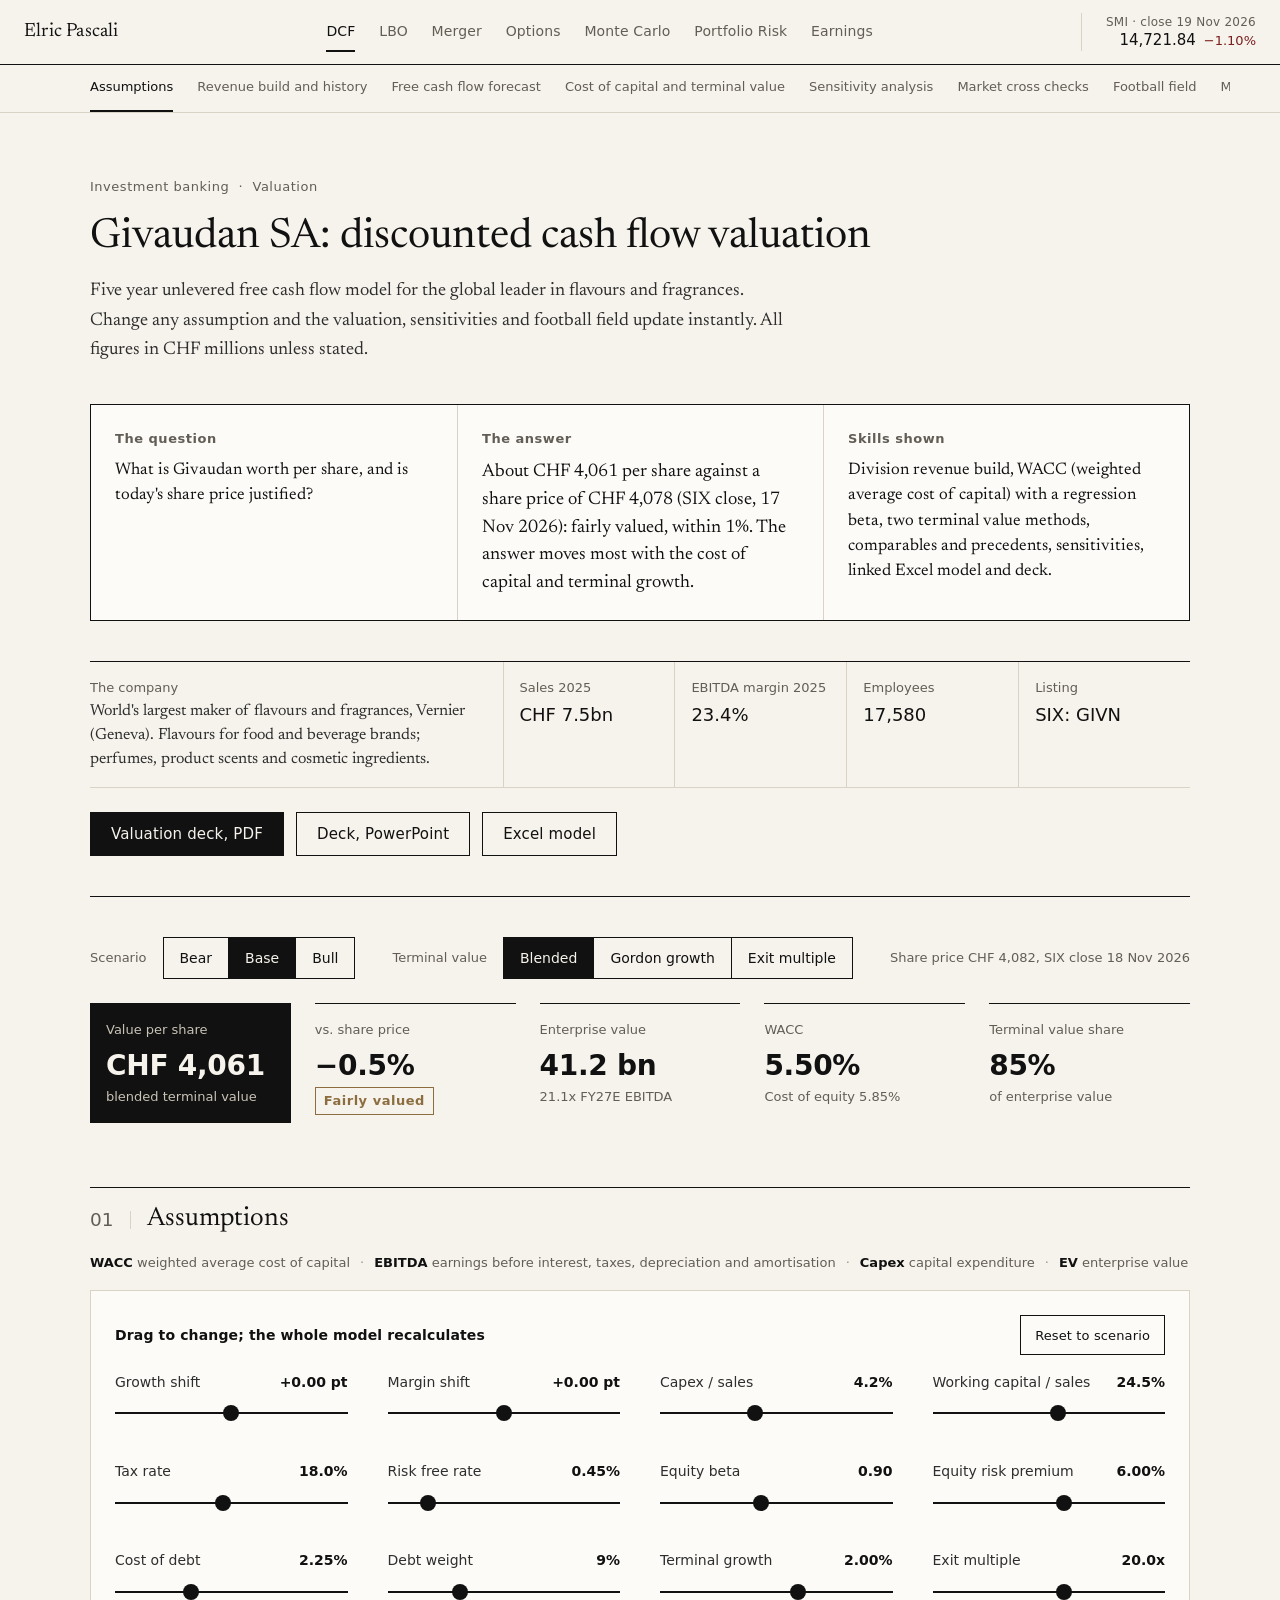
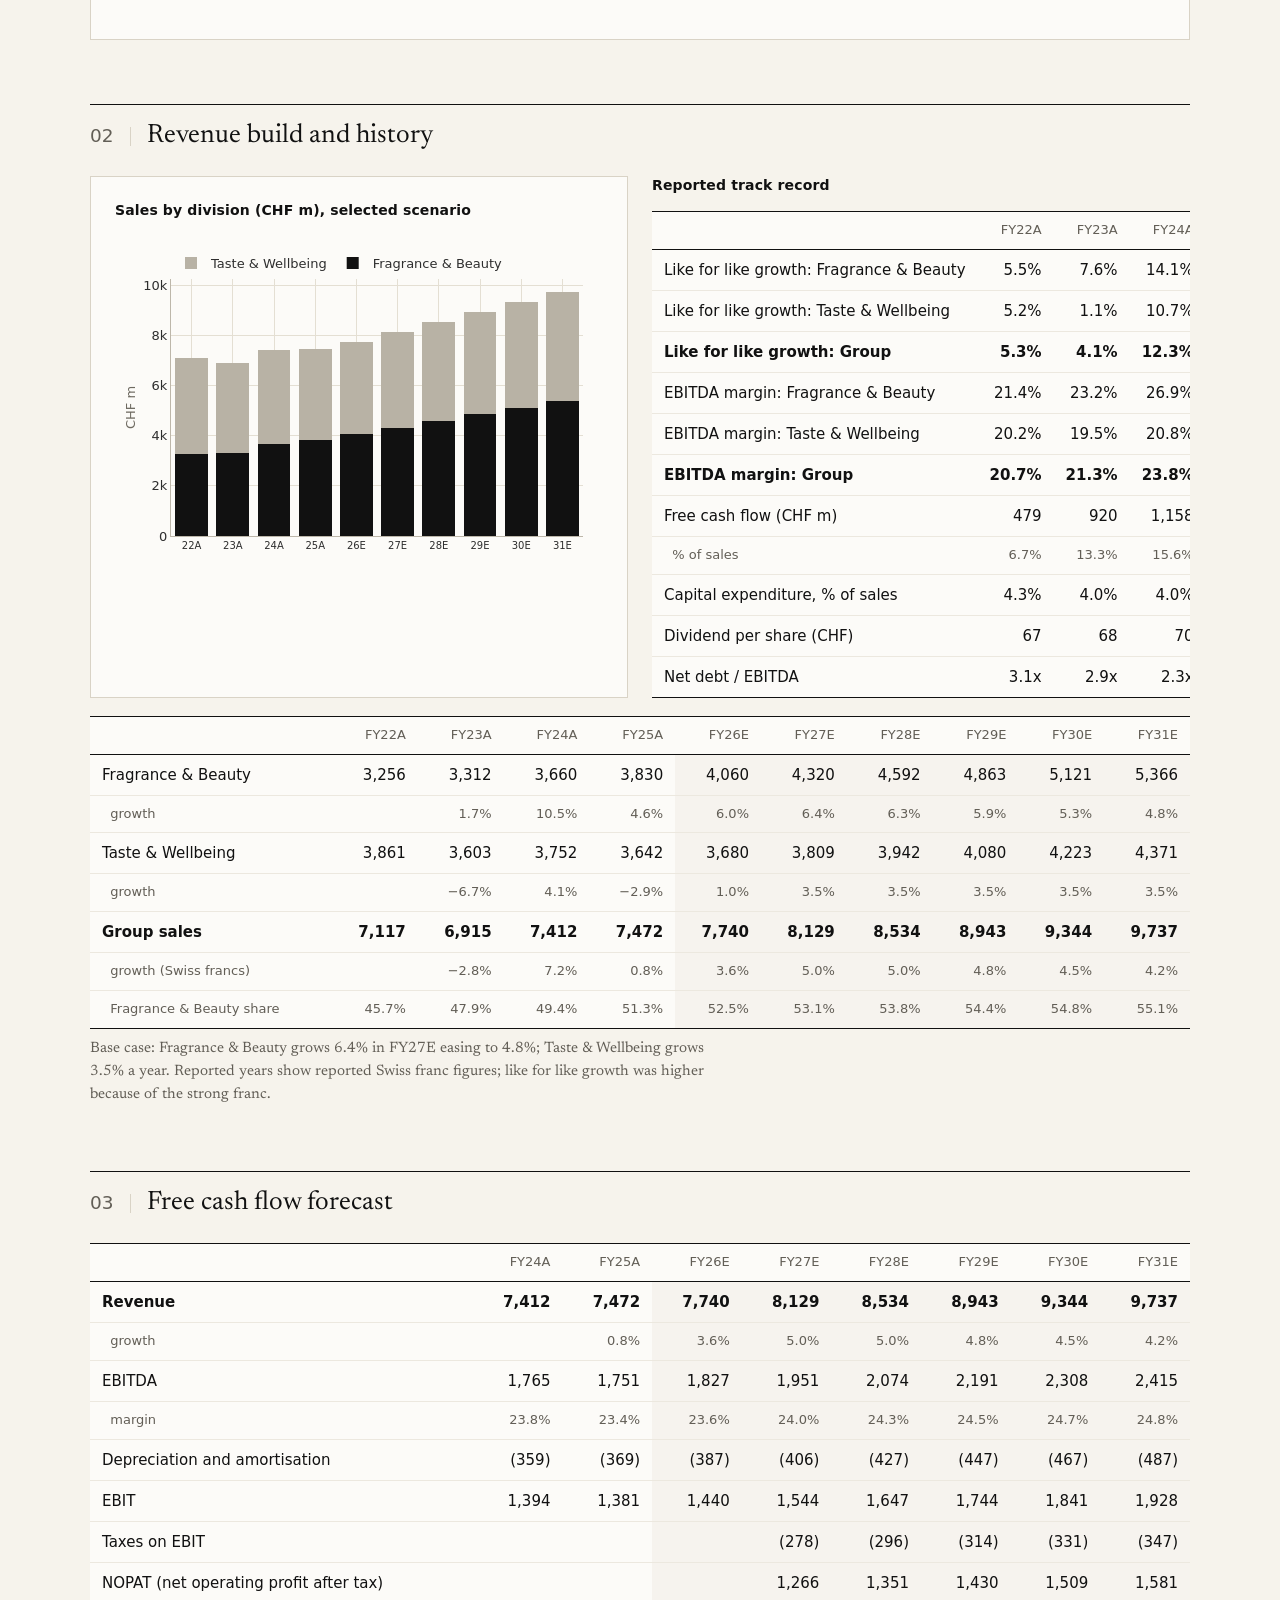
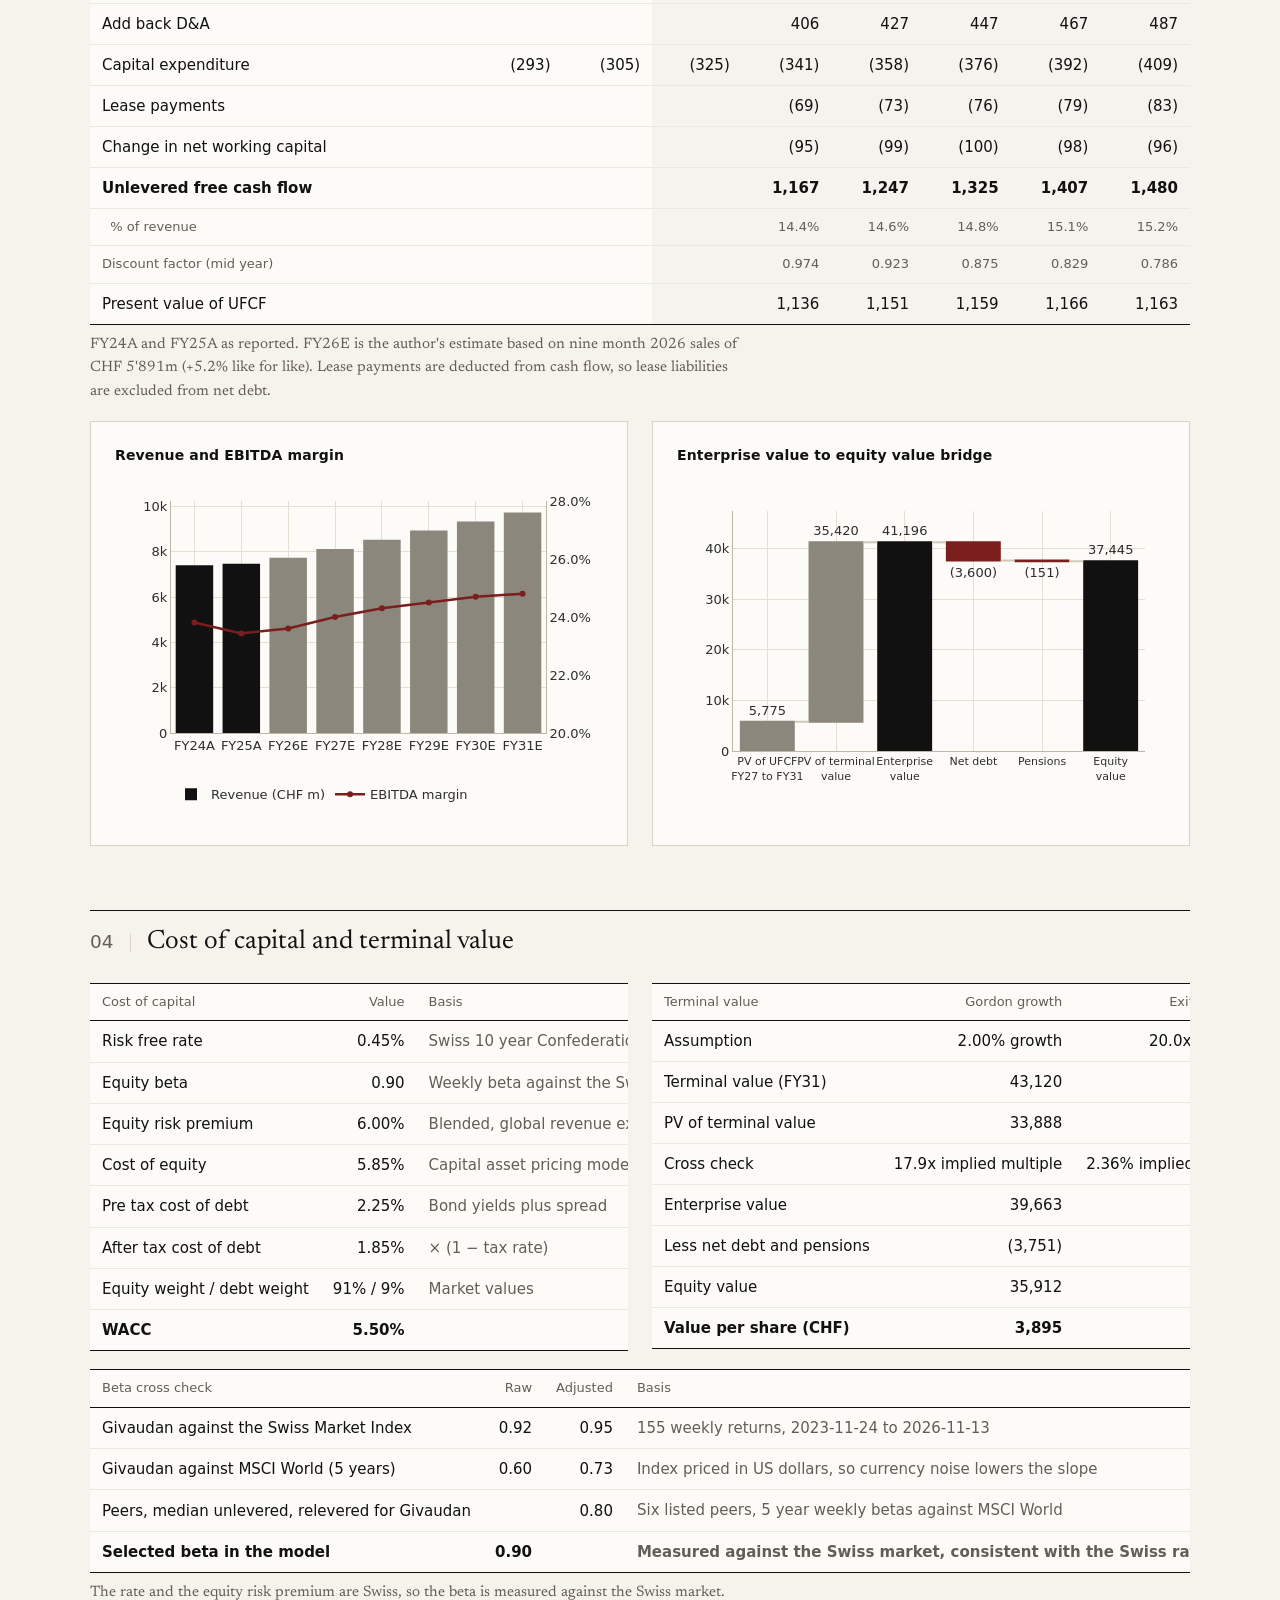
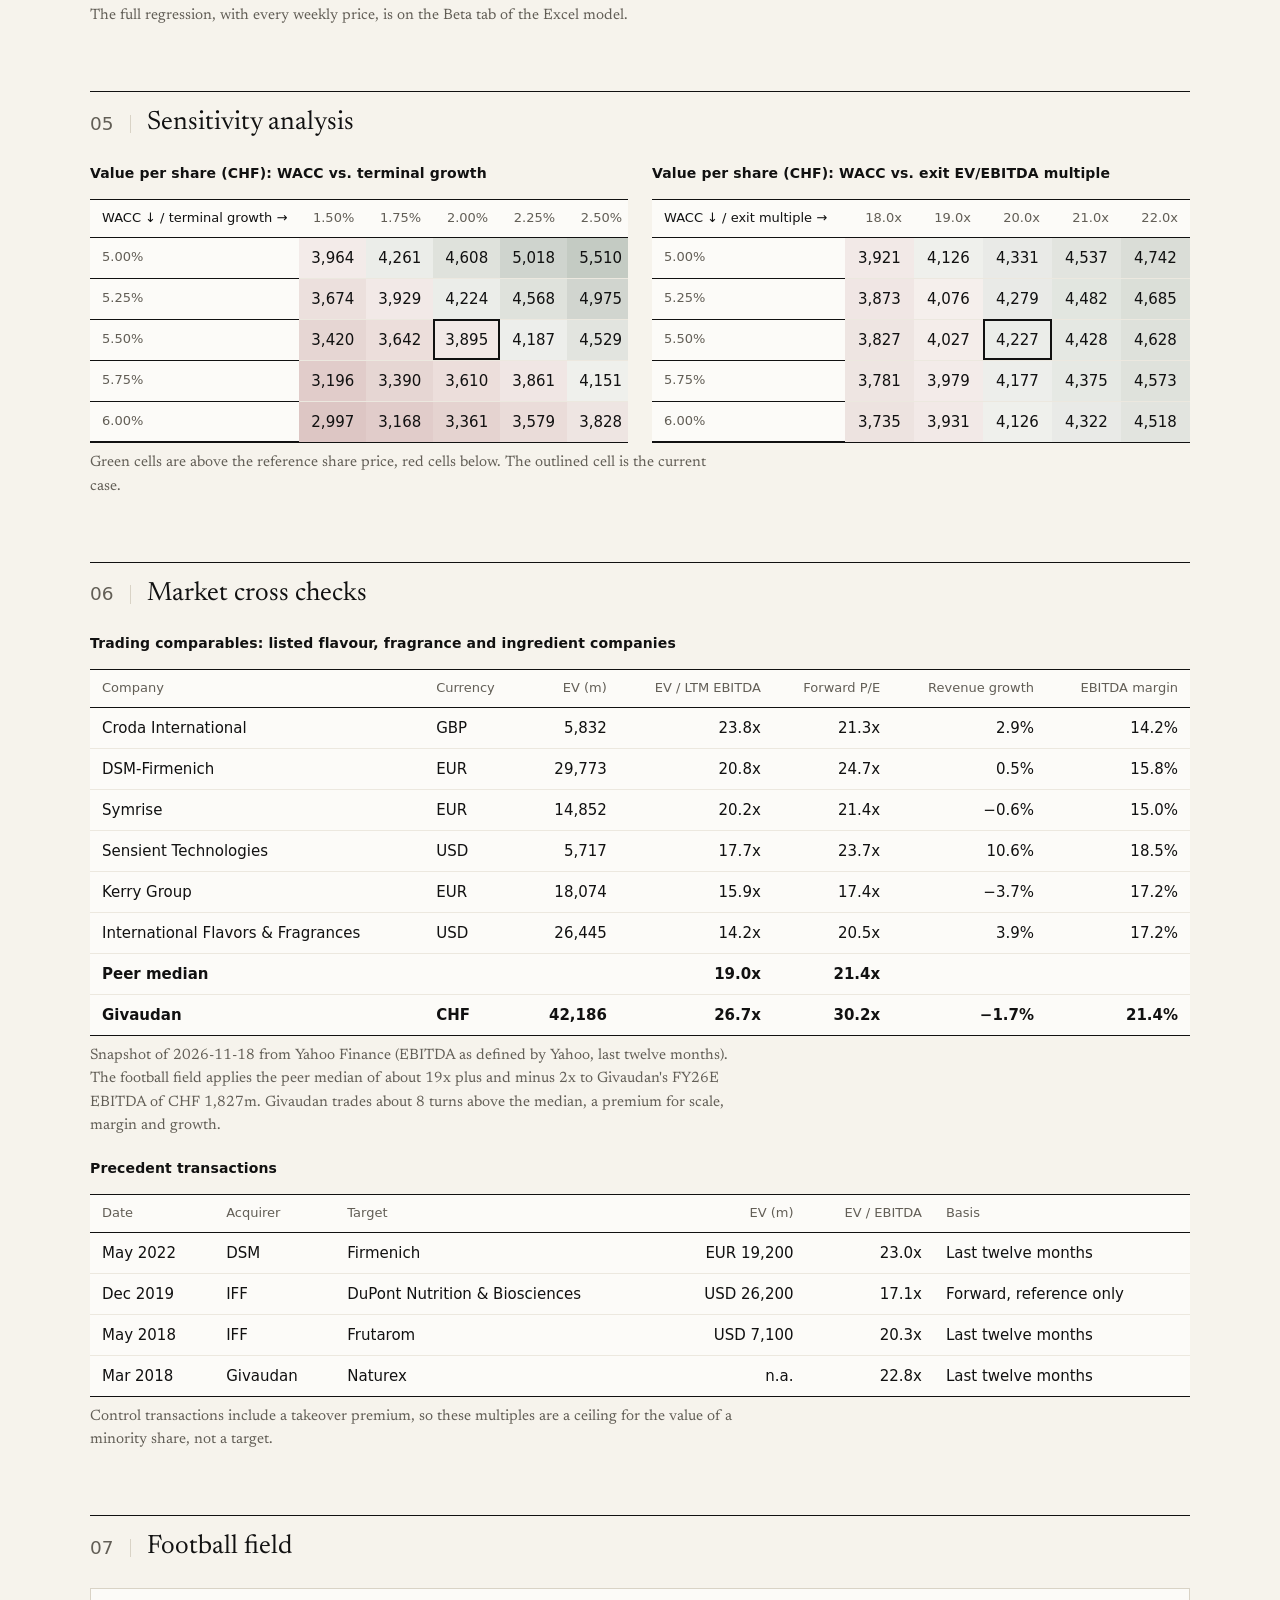
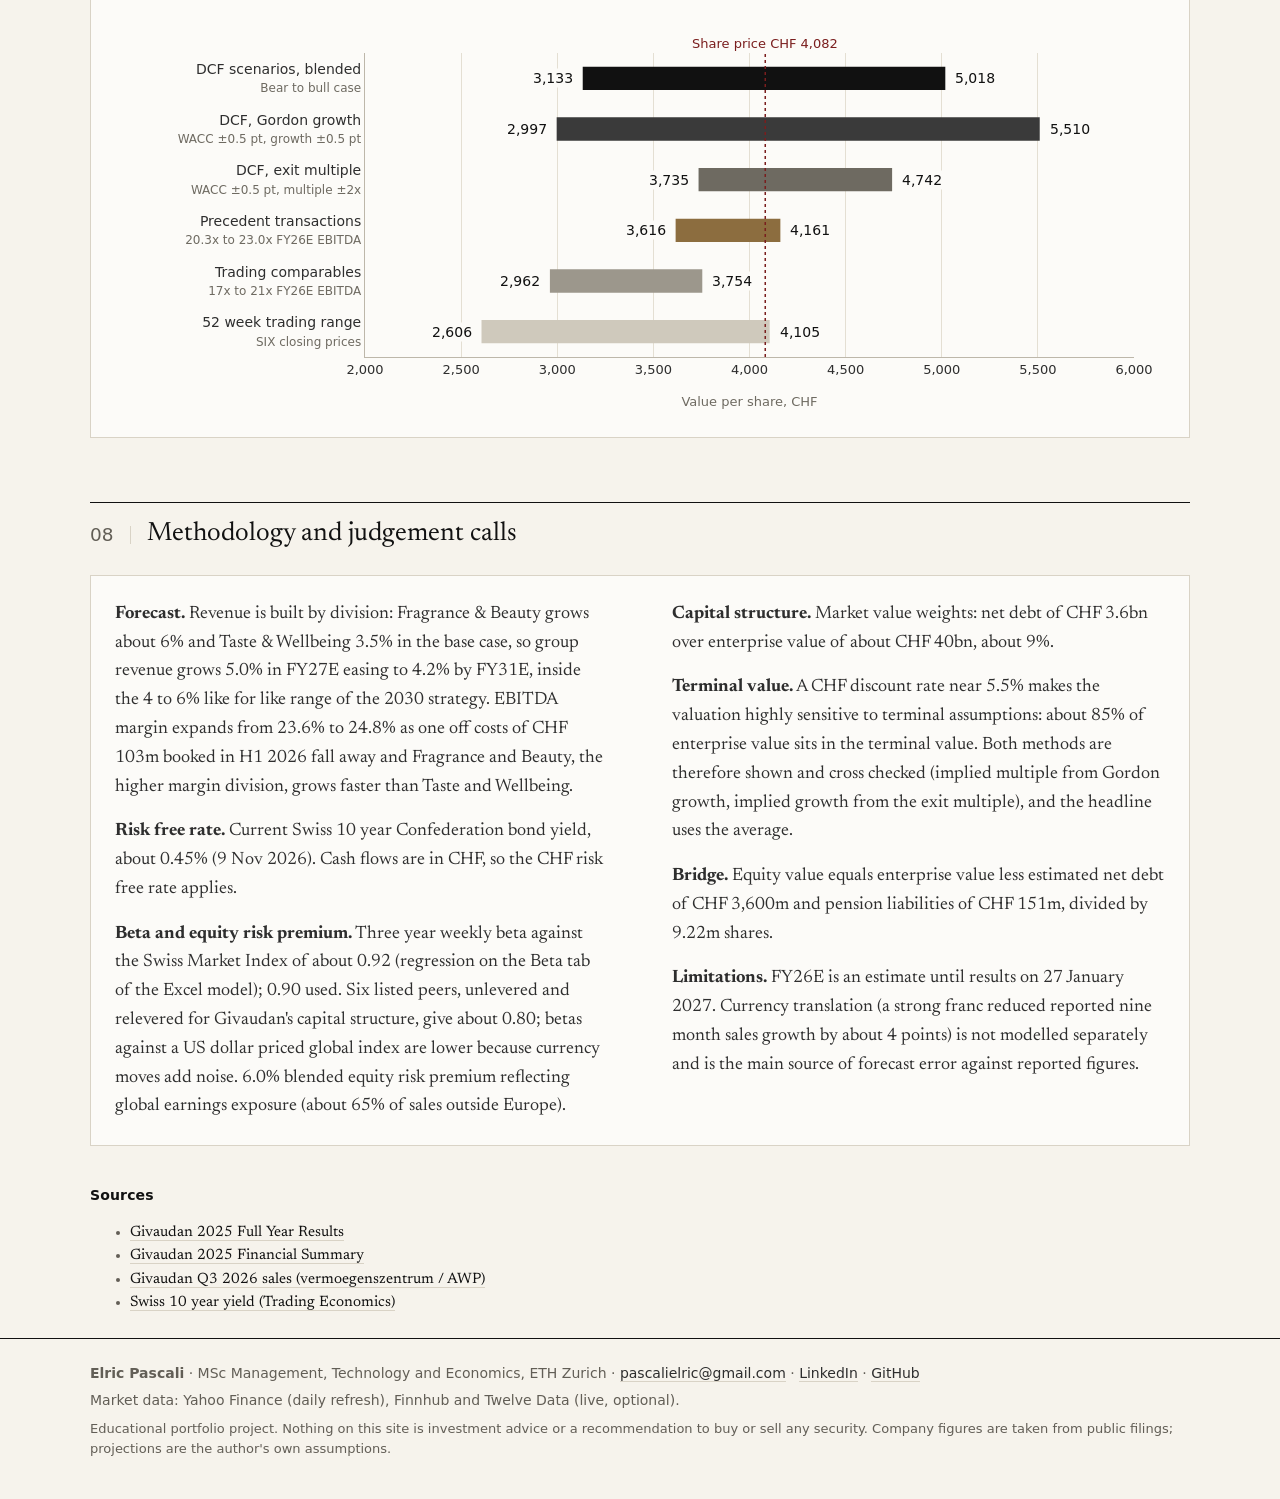
==== commit 93817908: "Decks and models: designer review fixes Business card covers, Givaudan codename, no internal notes, " ====
--- a/dcf.html
+++ b/dcf.html
@@ -6,10 +6,10 @@
 <meta name="viewport" content="width=device-width, initial-scale=1">
 <meta property="og:type" content="website">
 <meta property="og:title" content="Givaudan DCF valuation · Elric Pascali">
-<meta property="og:description" content="What is Givaudan worth per share, and is today&#x27;s share price justified? About CHF 4,061 per share against a share price of about CHF 4,080: fairly valued, within 1%. The answer moves most with the cost of capital and terminal growth.">
+<meta property="og:description" content="What is Givaudan worth per share, and is today&#x27;s share price justified? About CHF 4,061 per share against a share price of CHF 4,078 (SIX close, 17 Nov 2026): fairly valued, within 1%. The answer moves most with the cost of capital and terminal growth.">
 <meta property="og:image" content="https://pascalielric.github.io/financelab/img/og.png">
 <meta name="twitter:card" content="summary_large_image">
-<meta name="description" content="What is Givaudan worth per share, and is today&#x27;s share price justified? About CHF 4,061 per share against a share price of about CHF 4,080: fairly valued, within 1%. The answer moves most with the cost of capital and terminal growth.">
+<meta name="description" content="What is Givaudan worth per share, and is today&#x27;s share price justified? About CHF 4,061 per share against a share price of CHF 4,078 (SIX close, 17 Nov 2026): fairly valued, within 1%. The answer moves most with the cost of capital and terminal growth.">
 <link rel="icon" href="img/favicon.svg" type="image/svg+xml">
 <link rel="preload" href="fonts/newsreader-latin-opsz-normal.woff2" as="font" type="font/woff2" crossorigin>
 <link rel="preload" href="fonts/inter-latin-wght-normal.woff2" as="font" type="font/woff2" crossorigin>
@@ -26,7 +26,7 @@
     <p class="lead">Five year unlevered free cash flow model for the global leader in flavours and fragrances. Change any assumption and the valuation, sensitivities and football field update instantly. All figures in CHF millions unless stated.</p>
     <div class="summary" aria-label="Summary">
       <div><div class="k">The question</div><div class="v">What is Givaudan worth per share, and is today's share price justified?</div></div>
-      <div><div class="k">The answer</div><div class="v answer">About CHF 4,061 per share against a share price of about CHF 4,080: fairly valued, within 1%. The answer moves most with the cost of capital and terminal growth.</div></div>
+      <div><div class="k">The answer</div><div class="v answer">About CHF 4,061 per share against a share price of CHF 4,078 (SIX close, 17 Nov 2026): fairly valued, within 1%. The answer moves most with the cost of capital and terminal growth.</div></div>
       <div><div class="k">Skills shown</div><div class="v">Division revenue build, WACC (weighted average cost of capital) with a regression beta, two terminal value methods, comparables and precedents, sensitivities, linked Excel model and deck.</div></div>
     </div>
     <div class="profile-strip">
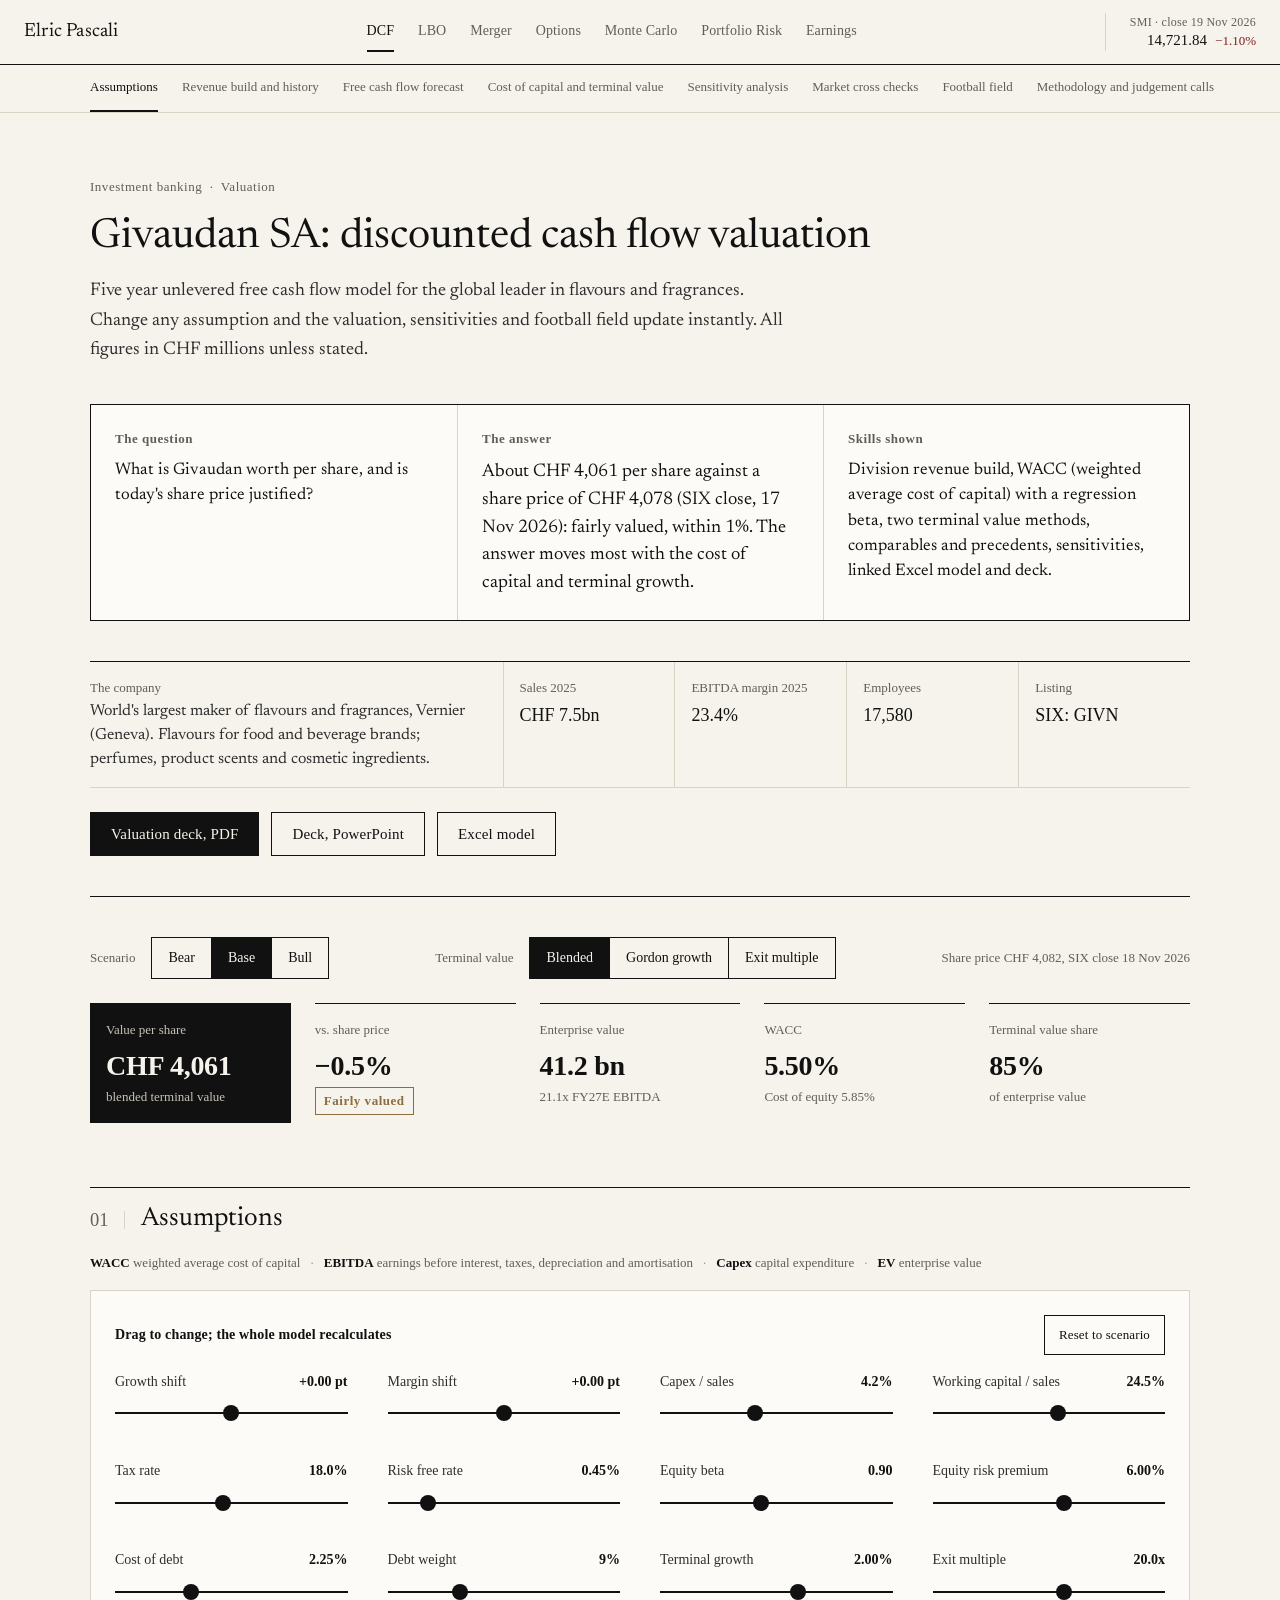
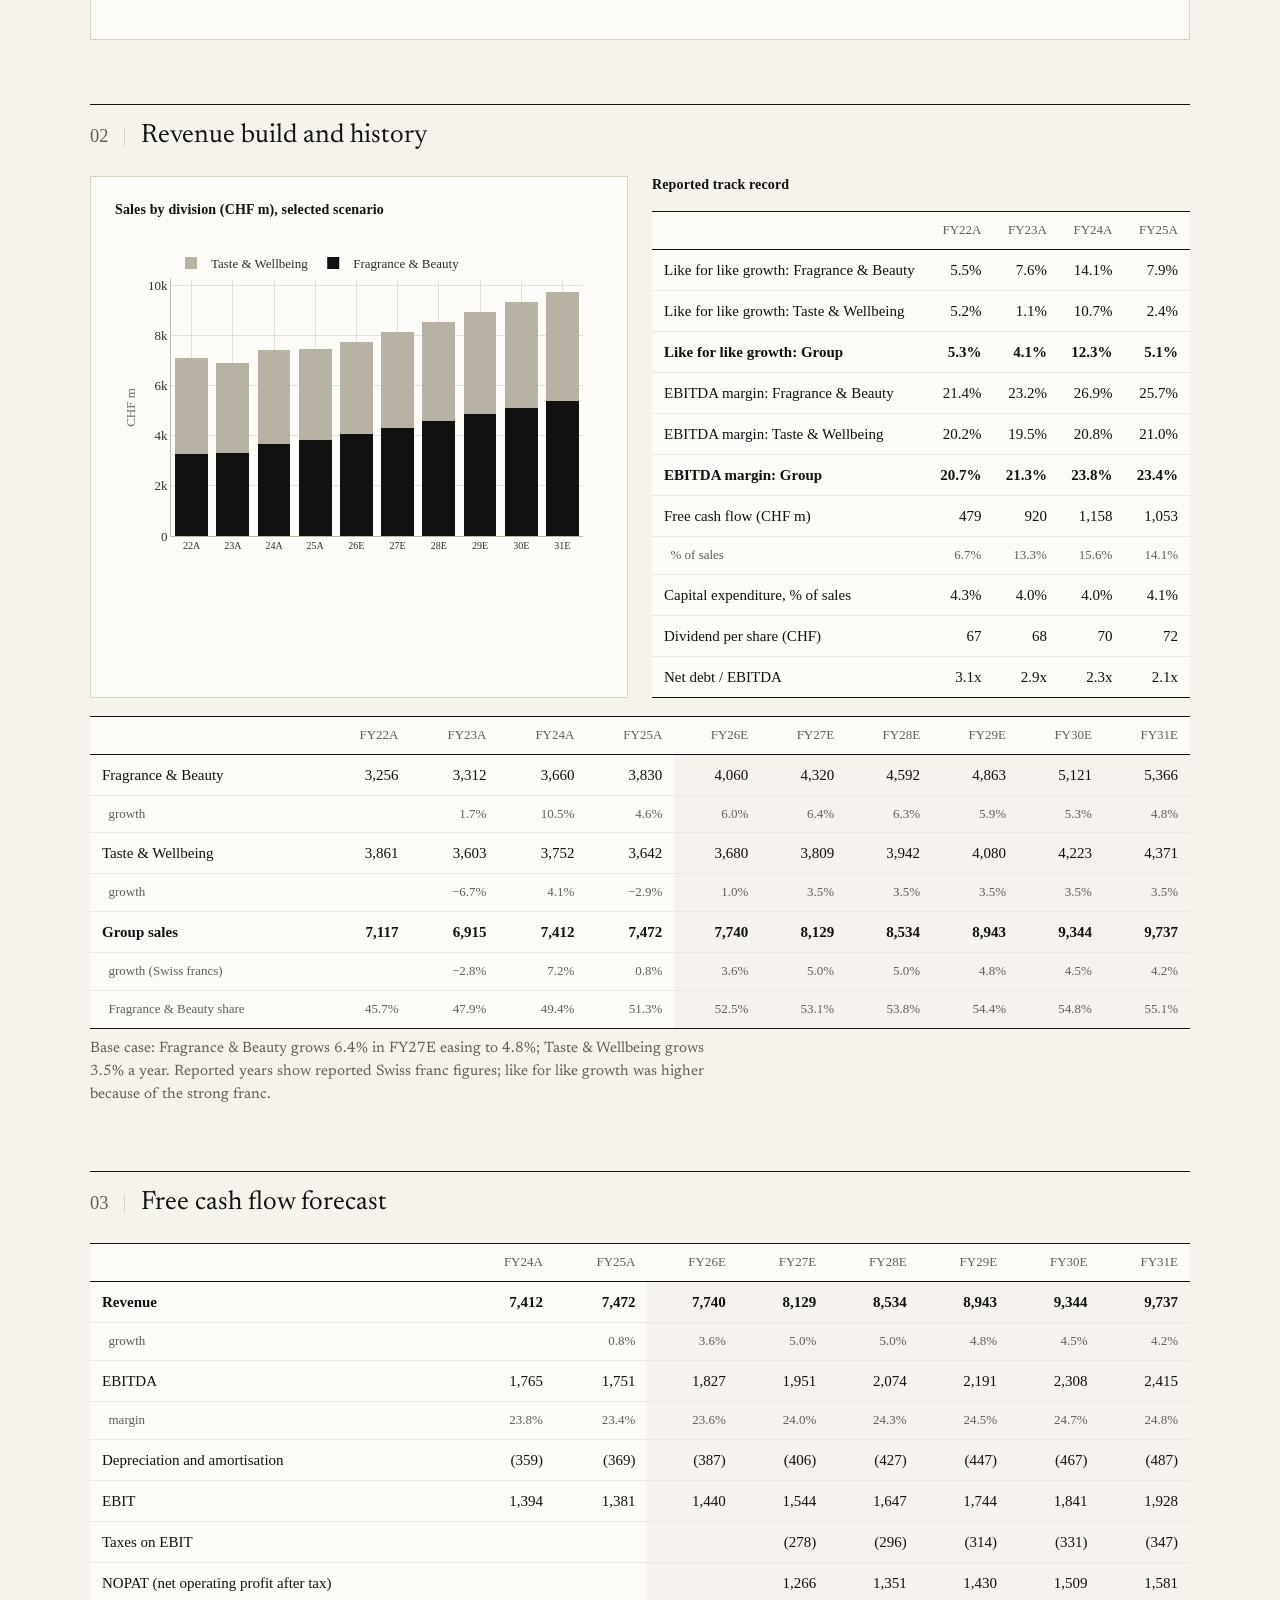
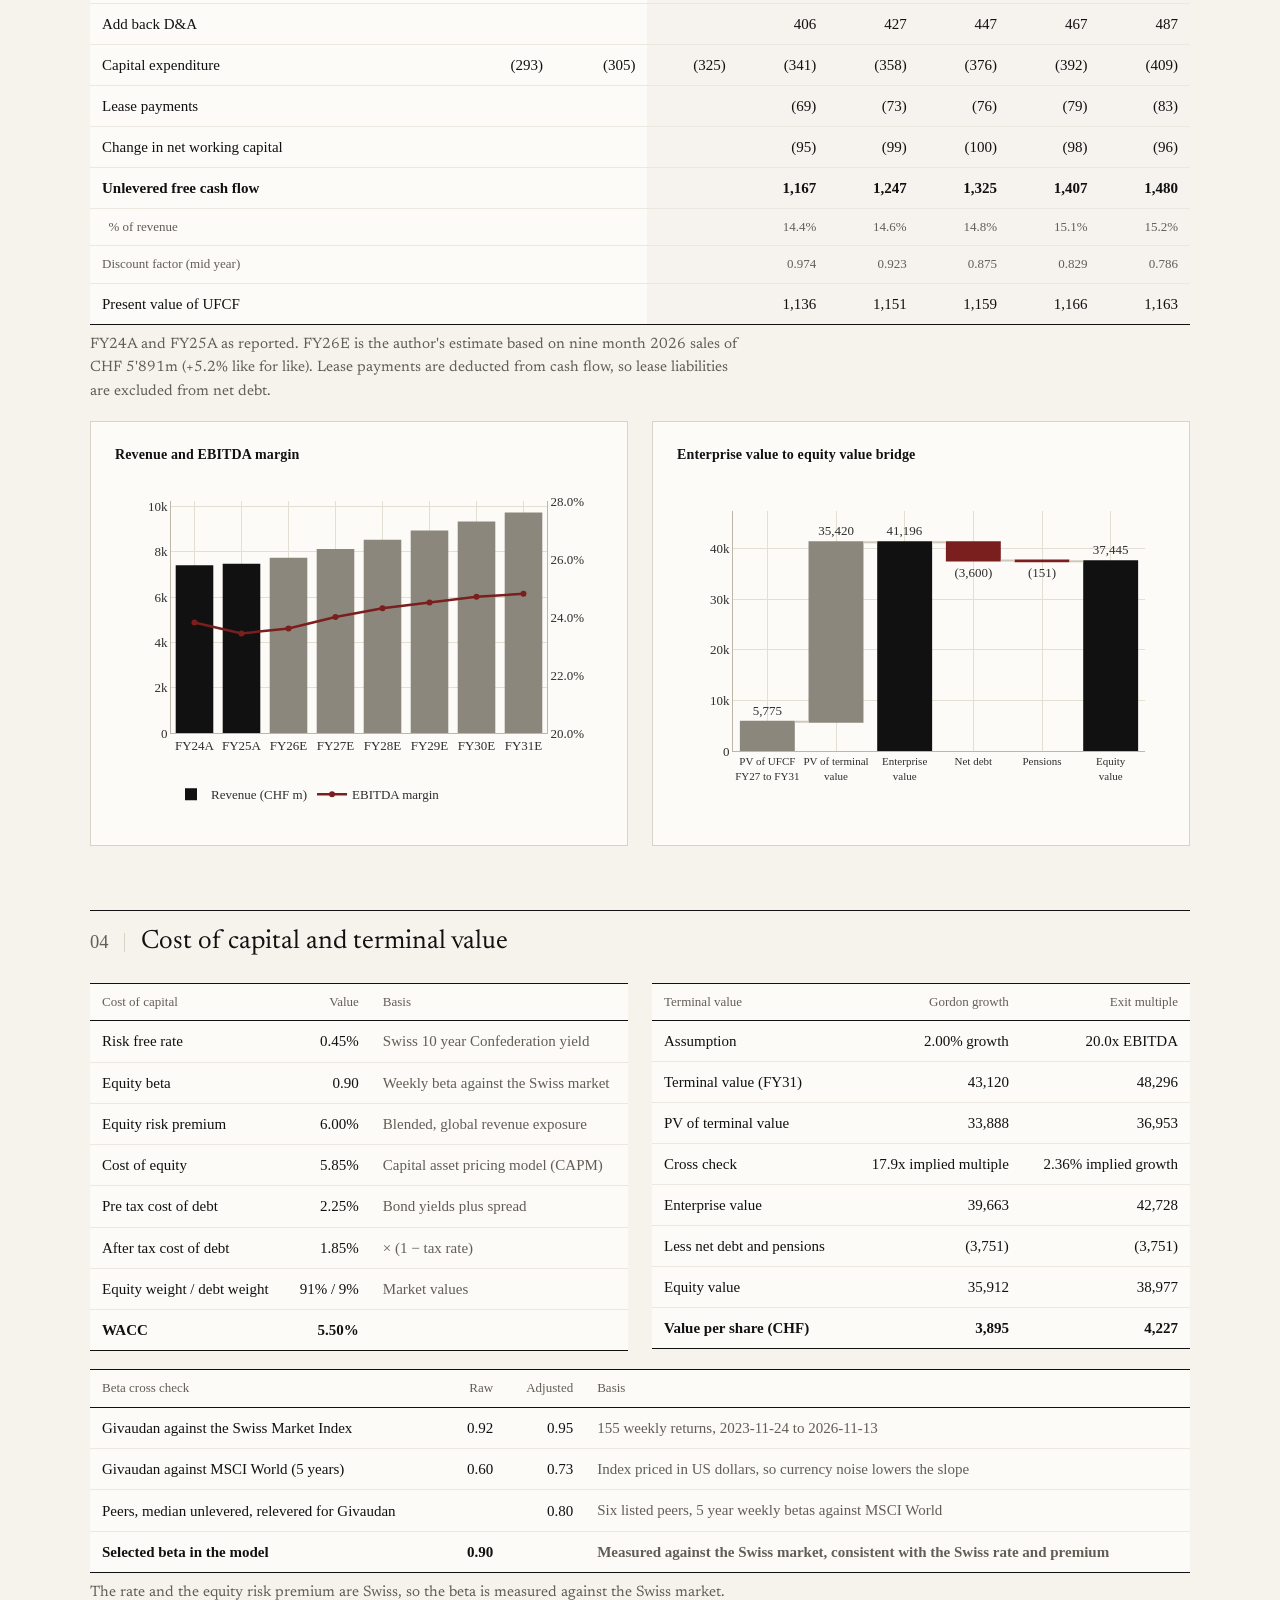
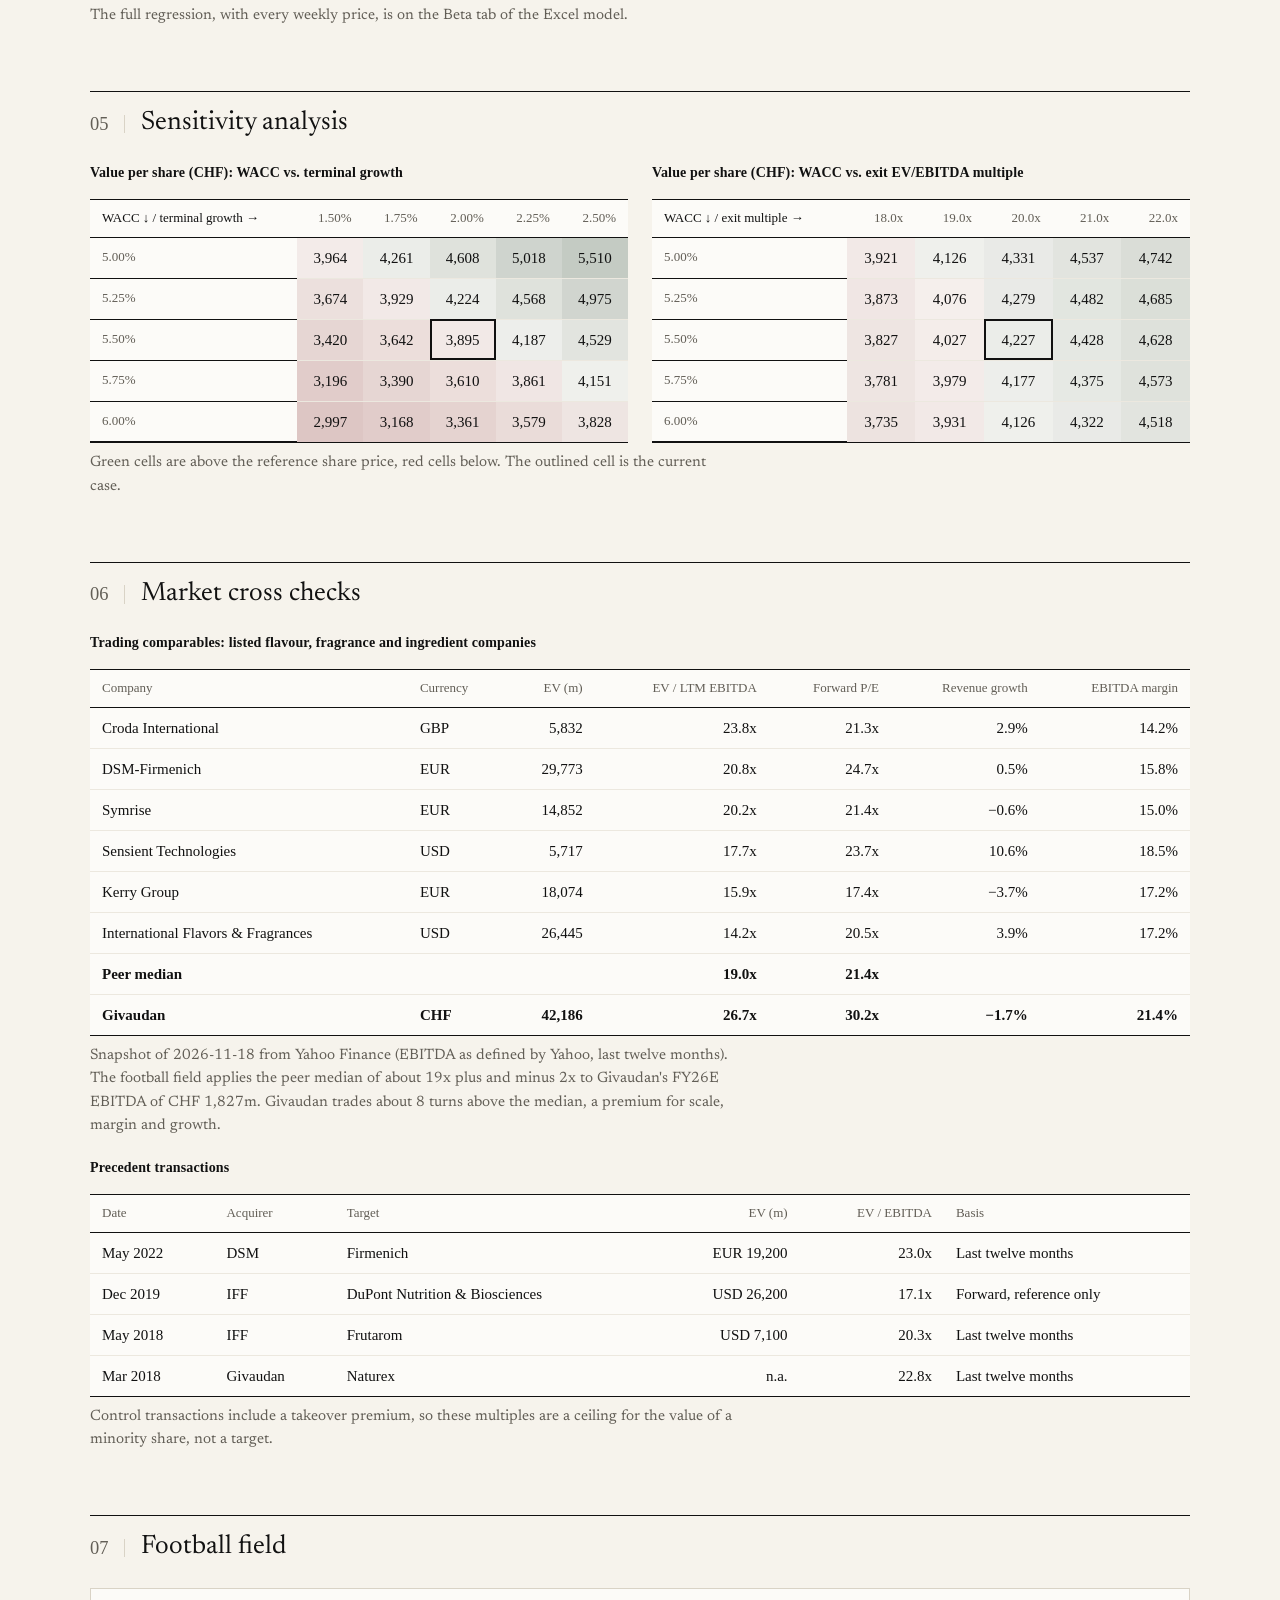
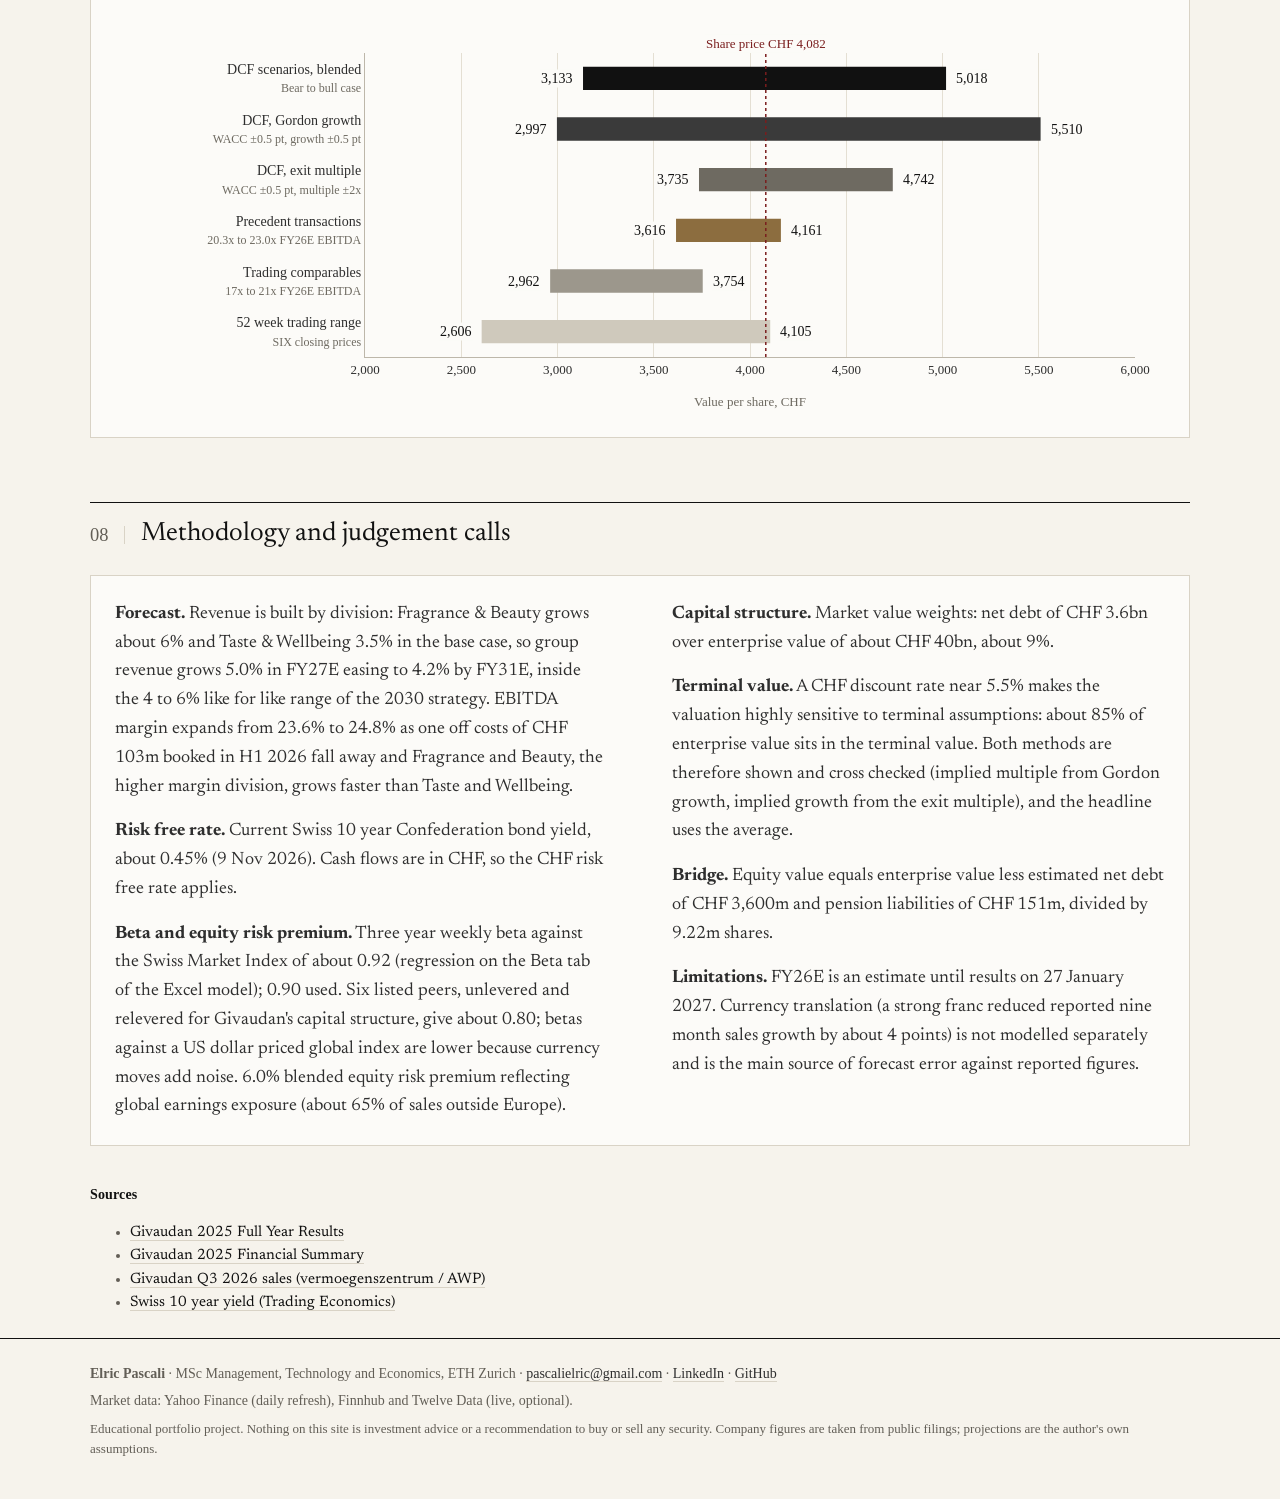
==== commit 4ff87989: "Labels, axes and chart text in Times New Roman Co-Authored-By: Claude Opus 5.5 <noreply@anthropic.co" ====
--- a/dcf.html
+++ b/dcf.html
@@ -12,11 +12,10 @@
 <meta name="description" content="What is Givaudan worth per share, and is today&#x27;s share price justified? About CHF 4,061 per share against a share price of CHF 4,078 (SIX close, 17 Nov 2026): fairly valued, within 1%. The answer moves most with the cost of capital and terminal growth.">
 <link rel="icon" href="img/favicon.svg" type="image/svg+xml">
 <link rel="preload" href="fonts/newsreader-latin-opsz-normal.woff2" as="font" type="font/woff2" crossorigin>
-<link rel="preload" href="fonts/inter-latin-wght-normal.woff2" as="font" type="font/woff2" crossorigin>
-<link rel="stylesheet" href="css/style.css?v=202611201453">
-<script src="vendor/plotly.min.js?v=202611201453"></script>
-<script src="js/config.js?v=202611201453"></script><script src="js/ui.js?v=202611201453"></script><script src="js/api.js?v=202611201453"></script>
-<script src="js/engine/dcf.js?v=202611201453"></script><script src="js/data/givaudan.js?v=202611201453"></script><script src="js/data/peers.js?v=202611201453"></script>
+<link rel="stylesheet" href="css/style.css?v=202611202007">
+<script src="vendor/plotly.min.js?v=202611202007"></script>
+<script src="js/config.js?v=202611202007"></script><script src="js/ui.js?v=202611202007"></script><script src="js/api.js?v=202611202007"></script>
+<script src="js/engine/dcf.js?v=202611202007"></script><script src="js/data/givaudan.js?v=202611202007"></script><script src="js/data/peers.js?v=202611202007"></script>
 </head>
 <body>
 <main class="wrap">
@@ -105,6 +104,6 @@
   <div class="card method" id="method"></div>
   <h3 class="sources-head">Sources</h3><ul id="sources" class="note"></ul>
 </main>
-<script src="js/pages/dcf-extra.js?v=202611201453"></script><script src="js/pages/dcf.js?v=202611201453"></script>
+<script src="js/pages/dcf-extra.js?v=202611202007"></script><script src="js/pages/dcf.js?v=202611202007"></script>
 </body>
 </html>
--- a/css/style.css
+++ b/css/style.css
@@ -1,5 +1,5 @@
 /* Elric Pascali: portfolio design system.
-   Words in a screen serif (Newsreader), data, labels and buttons in a sans serif with tabular figures (Inter),
+   Words in a screen serif (Newsreader), data, labels and buttons in Times New Roman (labels, axes, chart text),
    and one "card stock" moment in Cormorant SC for the name on the business card. Bone paper, black ink,
    hairline rules, square corners, no shadows. Colour is reserved for meaning: oxblood for clearly negative
    results, dark green for clearly positive ones. Spacing follows one scale: 8, 16, 24, 40, 64 pixels. */
@@ -22,7 +22,7 @@
   --pos: #2F4A36;
   --brass: #8C6D3F;
   --serif: "Newsreader", Georgia, "Times New Roman", serif;
-  --sans: "Inter", system-ui, -apple-system, "Segoe UI", Arial, sans-serif;
+  --sans: "Times New Roman", Times, "Liberation Serif", Tinos, serif;
   --card-face: "Cormorant SC", "Copperplate", "Times New Roman", serif;
   --s1: 8px; --s2: 16px; --s3: 24px; --s4: 40px; --s5: 64px;
   --label: 13px;
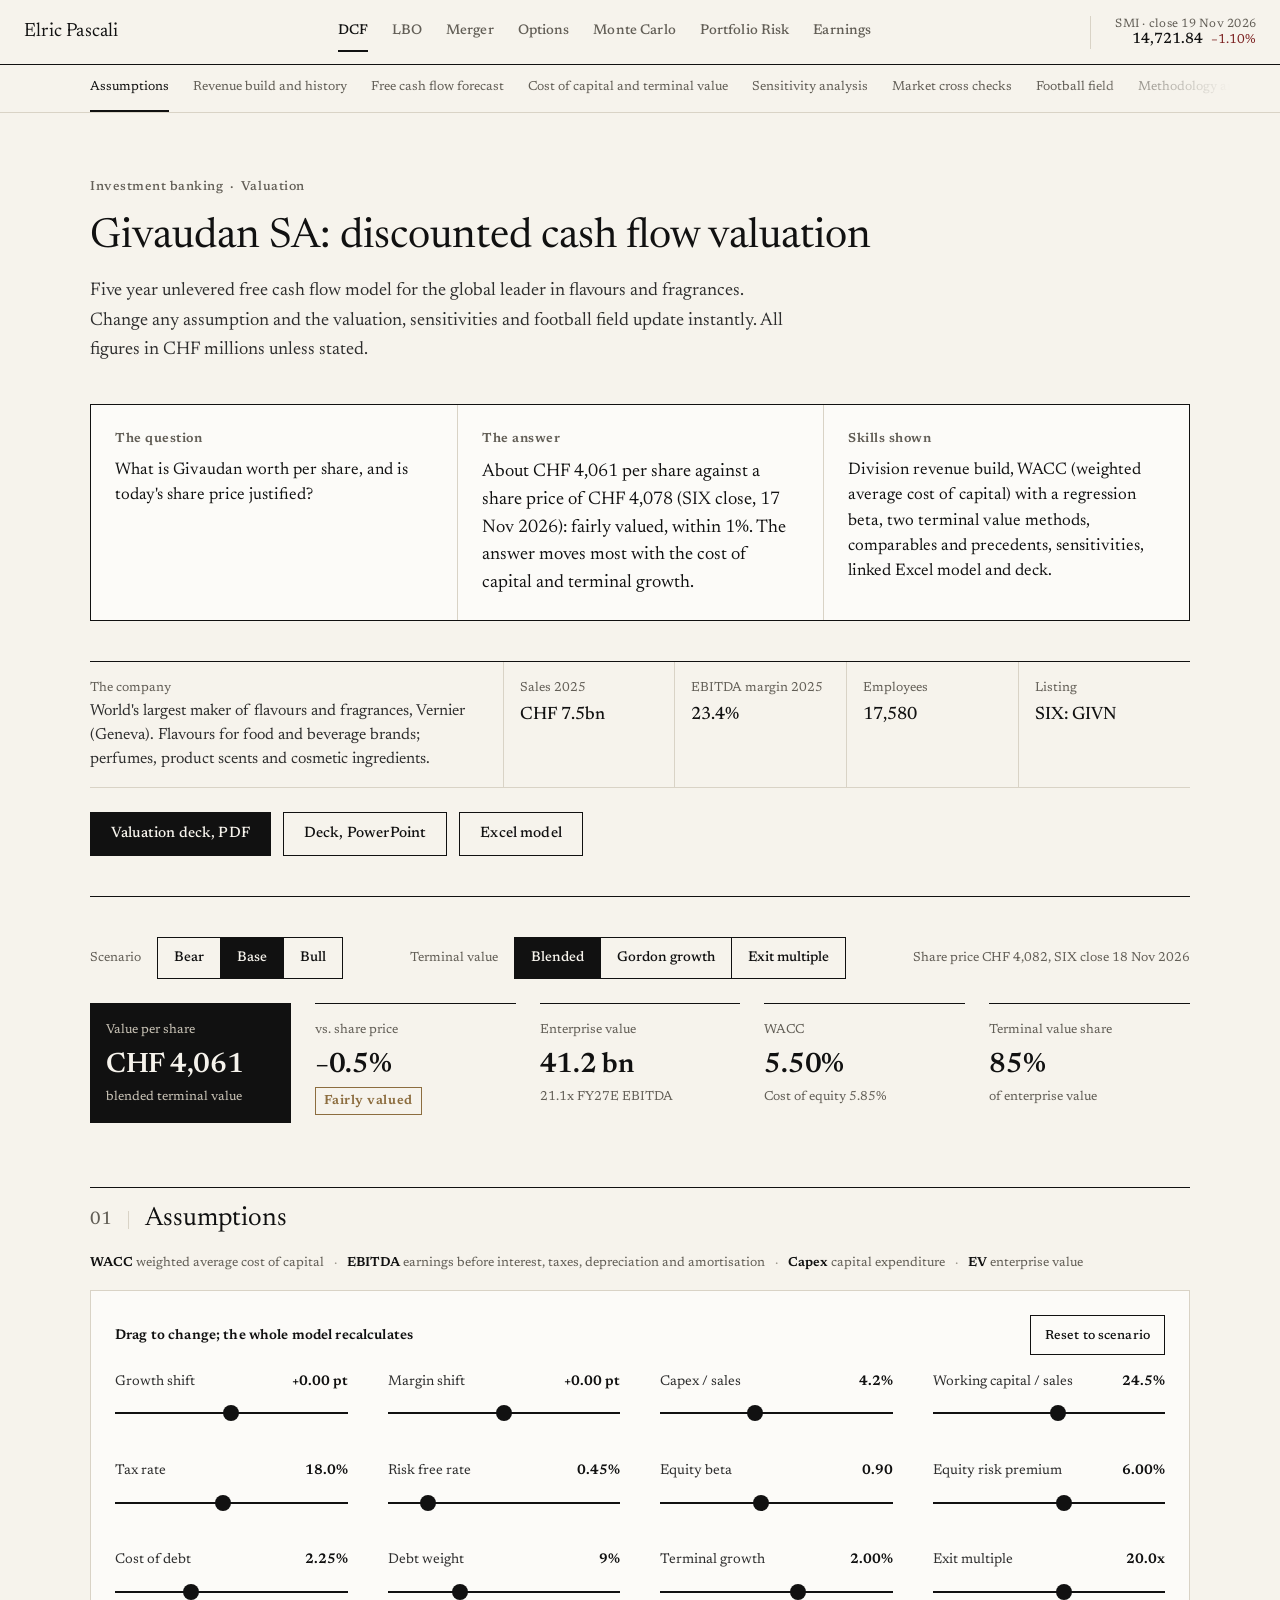
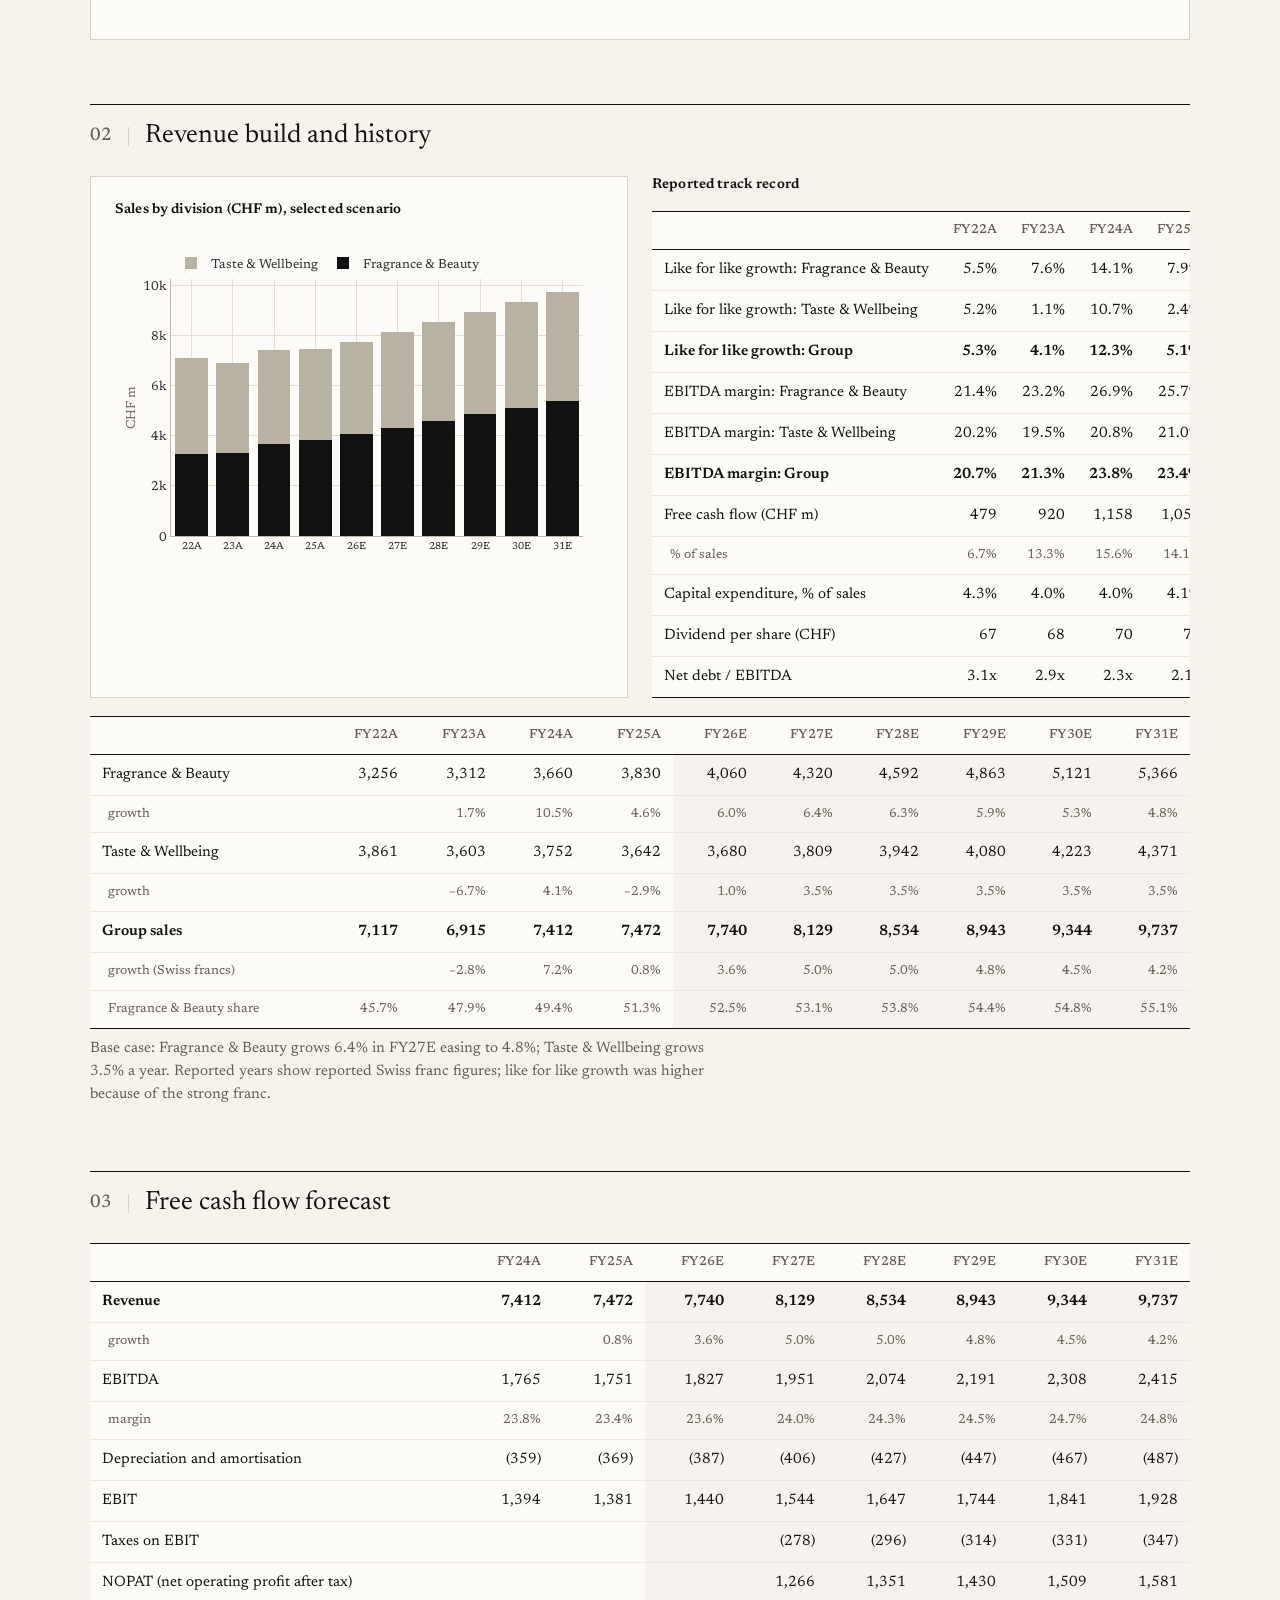
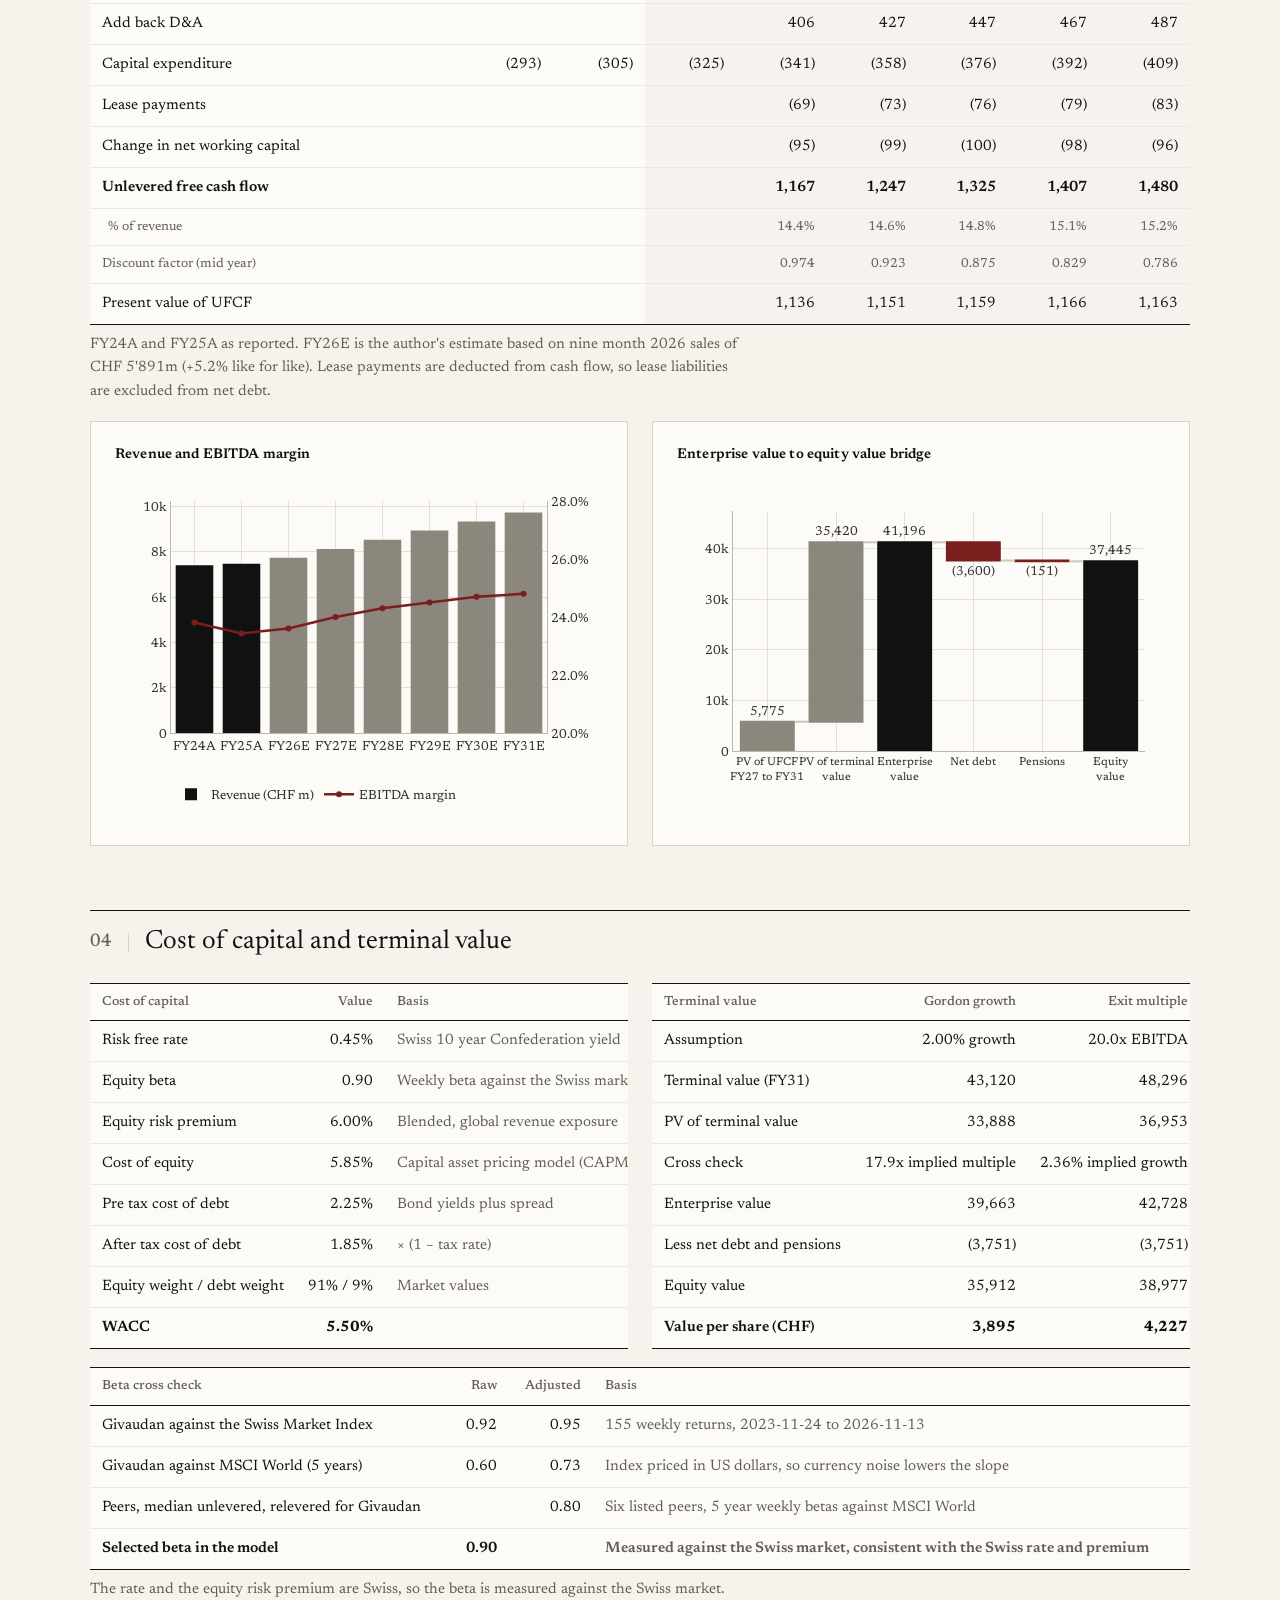
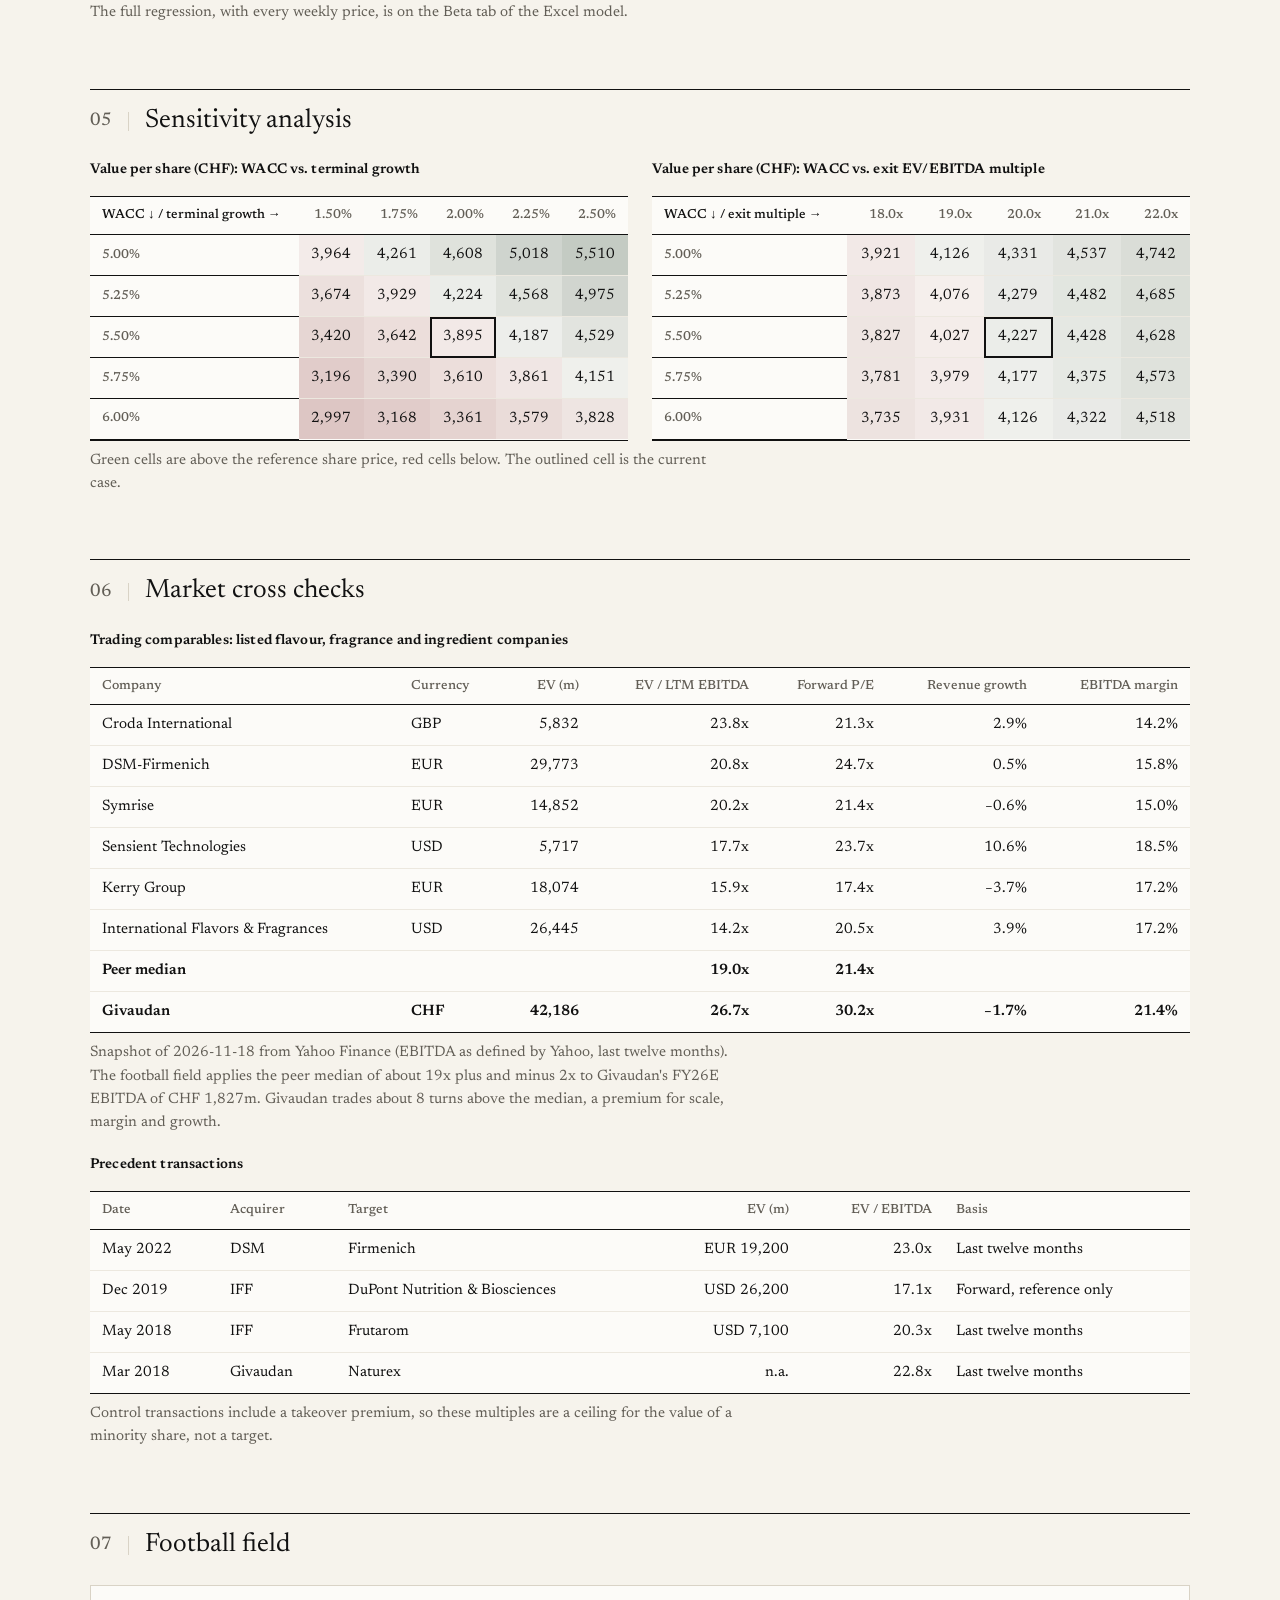
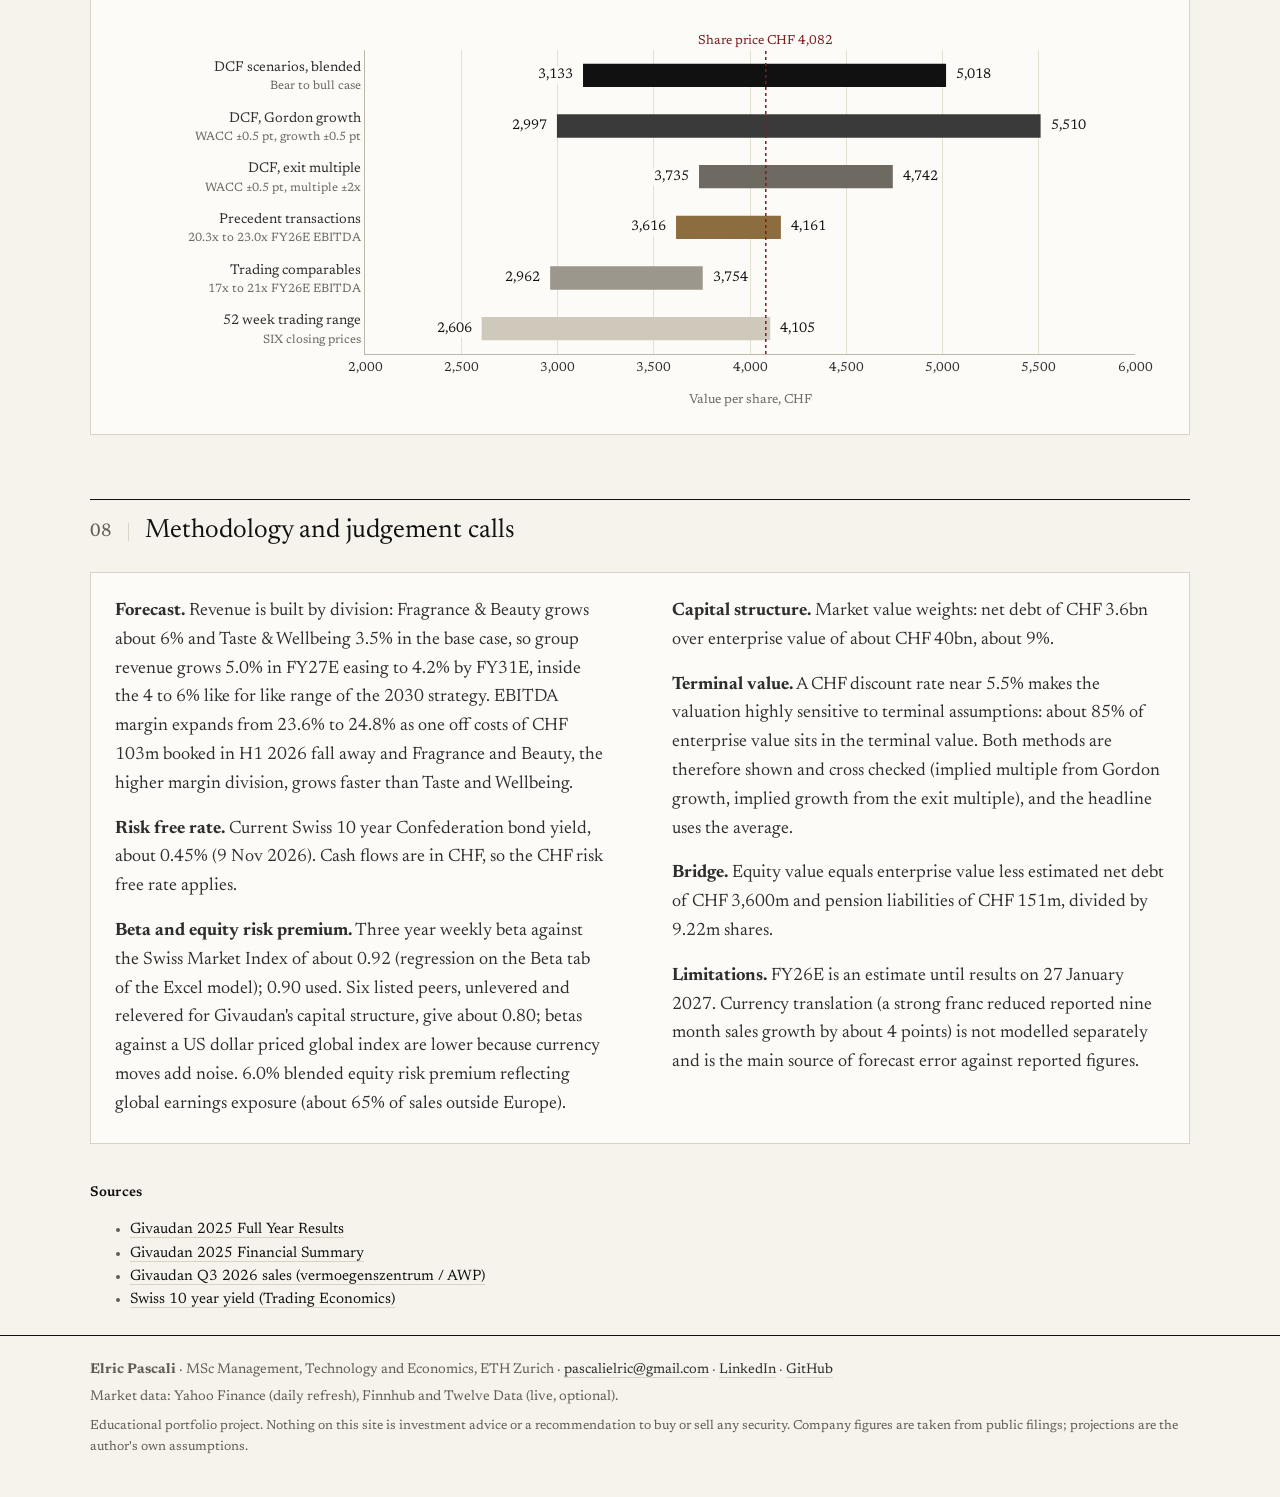
==== commit 17d51c5e: "Design review: one text face, lining figures, card border, phone header fades, Investor Day, deck fi" ====
--- a/dcf.html
+++ b/dcf.html
@@ -12,10 +12,10 @@
 <meta name="description" content="What is Givaudan worth per share, and is today&#x27;s share price justified? About CHF 4,061 per share against a share price of CHF 4,078 (SIX close, 17 Nov 2026): fairly valued, within 1%. The answer moves most with the cost of capital and terminal growth.">
 <link rel="icon" href="img/favicon.svg" type="image/svg+xml">
 <link rel="preload" href="fonts/newsreader-latin-opsz-normal.woff2" as="font" type="font/woff2" crossorigin>
-<link rel="stylesheet" href="css/style.css?v=202611202007">
-<script src="vendor/plotly.min.js?v=202611202007"></script>
-<script src="js/config.js?v=202611202007"></script><script src="js/ui.js?v=202611202007"></script><script src="js/api.js?v=202611202007"></script>
-<script src="js/engine/dcf.js?v=202611202007"></script><script src="js/data/givaudan.js?v=202611202007"></script><script src="js/data/peers.js?v=202611202007"></script>
+<link rel="stylesheet" href="css/style.css?v=202611202125">
+<script src="vendor/plotly.min.js?v=202611202125"></script>
+<script src="js/config.js?v=202611202125"></script><script src="js/ui.js?v=202611202125"></script><script src="js/api.js?v=202611202125"></script>
+<script src="js/engine/dcf.js?v=202611202125"></script><script src="js/data/givaudan.js?v=202611202125"></script><script src="js/data/peers.js?v=202611202125"></script>
 </head>
 <body>
 <main class="wrap">
@@ -104,6 +104,6 @@
   <div class="card method" id="method"></div>
   <h3 class="sources-head">Sources</h3><ul id="sources" class="note"></ul>
 </main>
-<script src="js/pages/dcf-extra.js?v=202611202007"></script><script src="js/pages/dcf.js?v=202611202007"></script>
+<script src="js/pages/dcf-extra.js?v=202611202125"></script><script src="js/pages/dcf.js?v=202611202125"></script>
 </body>
 </html>
--- a/css/style.css
+++ b/css/style.css
@@ -5,7 +5,6 @@
    results, dark green for clearly positive ones. Spacing follows one scale: 8, 16, 24, 40, 64 pixels. */
 @font-face { font-family: "Newsreader"; src: url("../fonts/newsreader-latin-opsz-normal.woff2") format("woff2"); font-weight: 200 800; font-style: normal; font-display: swap; }
 @font-face { font-family: "Newsreader"; src: url("../fonts/newsreader-latin-opsz-italic.woff2") format("woff2"); font-weight: 200 800; font-style: italic; font-display: swap; }
-@font-face { font-family: "Inter"; src: url("../fonts/inter-latin-wght-normal.woff2") format("woff2"); font-weight: 100 900; font-style: normal; font-display: swap; }
 @font-face { font-family: "Cormorant SC"; src: url("../fonts/cormorant-sc-latin-500-normal.woff2") format("woff2"); font-weight: 500; font-style: normal; font-display: swap; }
 
 :root {
@@ -22,7 +21,7 @@
   --pos: #2F4A36;
   --brass: #8C6D3F;
   --serif: "Newsreader", Georgia, "Times New Roman", serif;
-  --sans: "Times New Roman", Times, "Liberation Serif", Tinos, serif;
+  --sans: "Newsreader", Georgia, "Times New Roman", serif;
   --card-face: "Cormorant SC", "Copperplate", "Times New Roman", serif;
   --s1: 8px; --s2: 16px; --s3: 24px; --s4: 40px; --s5: 64px;
   --label: 13px;
@@ -30,7 +29,7 @@
 }
 * { box-sizing: border-box; }
 html { scroll-behavior: smooth; -webkit-text-size-adjust: 100%; }
-body { margin: 0; font-family: var(--serif); color: var(--ink); background: var(--paper); font-size: 18px; line-height: 1.6; -webkit-font-smoothing: antialiased; font-optical-sizing: auto; overflow-x: hidden; }
+body { margin: 0; font-family: var(--serif); color: var(--ink); background: var(--paper); font-size: 18px; line-height: 1.6; font-variant-numeric: lining-nums; -webkit-font-smoothing: antialiased; font-optical-sizing: auto; overflow-x: hidden; }
 a { color: var(--ink); text-decoration: none; border-bottom: 1px solid var(--rule); }
 a:hover { border-bottom-color: var(--ink); }
 :focus-visible { outline: 2px solid var(--ink); outline-offset: 3px; }
@@ -41,7 +40,7 @@
 p { margin: var(--s1) 0 var(--s2); color: var(--ink-2); }
 main p, main li { max-width: 72ch; }
 .wrap { max-width: 1180px; margin: 0 auto; padding: 0 var(--s4); }
-.num, td.n, th.n, .kpi .value, .facts b { font-variant-numeric: lining-nums tabular-nums; }
+.num, td.n, th.n, .kpi .value, .facts b, .tile .v, .profile-strip .value, .project-card .result b { font-variant-numeric: lining-nums tabular-nums; }
 
 /* Header */
 .topbar { position: sticky; top: 0; z-index: 50; background: var(--paper); border-bottom: 1px solid var(--ink); }
@@ -81,6 +80,7 @@
 .toc { position: sticky; top: 64px; z-index: 40; background: var(--paper); border-bottom: 1px solid var(--rule); }
 .toc-in { display: flex; gap: var(--s3); overflow-x: auto; scrollbar-width: none; padding: 0 var(--s4); max-width: 1180px; margin: 0 auto; }
 .toc-in::-webkit-scrollbar { display: none; }
+.toc-in { -webkit-mask-image: linear-gradient(to right, #000 88%, transparent); mask-image: linear-gradient(to right, #000 88%, transparent); padding-right: 64px; }
 .toc a { font-family: var(--sans); font-size: var(--label); color: var(--muted); border: none; padding: 12px 0; white-space: nowrap; border-bottom: 2px solid transparent; }
 .toc a:hover, .toc a.on { color: var(--ink); border-bottom-color: var(--ink); }
 h2[id] { scroll-margin-top: 120px; }
@@ -98,12 +98,15 @@
 
 /* Business card hero (home) */
 .hero-card { padding: var(--s5) 0 var(--s4); text-align: center; }
-.bcard { position: relative; max-width: 620px; aspect-ratio: 1.75 / 1; margin: 0 auto; background: var(--card); border: 1px solid var(--ink); display: grid; grid-template-rows: auto 1fr auto; padding: var(--s3) 28px; text-align: left; }
+.bcard { position: relative; max-width: 620px; aspect-ratio: 1.75 / 1; margin: 0 auto; background: var(--card); border: 1px solid #C4BCAD; display: grid; grid-template-rows: auto 1fr auto; padding: var(--s3) 28px; text-align: left; }
 .bcard .corner { display: flex; justify-content: space-between; font-family: var(--serif); font-size: 15px; color: var(--ink-2); letter-spacing: 0.02em; gap: var(--s2); }
 .bcard .mid { display: flex; flex-direction: column; align-items: center; justify-content: center; text-align: center; }
 .bcard h1 { font-family: var(--card-face); font-weight: 500; font-size: clamp(2.1rem, 6vw, 3.1rem); letter-spacing: 0.17em; margin: 0 0 var(--s1); line-height: 1.1; padding-left: 0.17em; }
 .bcard .line { font-family: var(--serif); font-size: 16px; letter-spacing: 0.08em; color: var(--ink-2); }
 .bcard .corner a { border: none; color: var(--ink-2); }
+/* stacked wordmark: "Elric" over an indented "& Company", both lines the same size, set tight */
+.bcard .firm { display: flex; flex-direction: column; align-items: flex-start; font-size: 1.45em; line-height: 0.98; color: var(--ink); letter-spacing: -0.005em; }
+.bcard .firm span:last-child { padding-left: 1.05em; }
 .hero-card .intro { font-size: 1.35rem; line-height: 1.45; color: var(--ink); max-width: 34em; margin: var(--s4) auto var(--s3); }
 .hero-actions { display: flex; justify-content: center; gap: var(--s2); flex-wrap: wrap; }
 .result-tiles { display: grid; grid-template-columns: repeat(3, minmax(0, 1fr)); gap: var(--s3); margin-top: var(--s4); text-align: left; }
@@ -137,6 +140,7 @@
 .files a i.ppt { background: var(--neg); }
 
 /* Company profile strip (model pages) */
+.profile-strip.two-text { grid-template-columns: 1.6fr 1.6fr repeat(3, 1fr); }
 .profile-strip { display: grid; grid-template-columns: 2.4fr repeat(4, 1fr); gap: 0; border-top: 1px solid var(--ink); border-bottom: 1px solid var(--rule); margin-top: var(--s4); }
 .profile-strip > div { padding: var(--s2) var(--s2) var(--s2) 0; }
 .profile-strip > div + div { padding-left: var(--s2); border-left: 1px solid var(--rule); }
@@ -315,6 +319,7 @@
   .mkt { order: 2; margin-left: auto; }
   .nav { order: 3; flex: 1 0 100%; justify-content: flex-start; overflow-x: auto; scrollbar-width: none; gap: var(--s3); border-top: 1px solid var(--rule); margin: 0 calc(-1 * var(--s2)); padding: 0 var(--s2); }
   .nav::-webkit-scrollbar { display: none; }
+  .nav { -webkit-mask-image: linear-gradient(to right, #000 82%, transparent); mask-image: linear-gradient(to right, #000 82%, transparent); padding-right: 48px; }
   .nav a { padding: 12px 0; font-size: 14px; }
   .toc { top: 104px; }
   h2[id] { scroll-margin-top: 160px; }
@@ -340,14 +345,14 @@
   .hero-card .intro { font-size: 1.15rem; }
   .hero-actions .btn { flex: 1 1 100%; }
   .mkt { padding-left: var(--s2); }
-  .mkt-k { display: none; }
+  .mkt-k { font-size: 11px; }
   .card { padding: var(--s2); }
   .project-card { padding: var(--s2); }
   .tree .branches > div { grid-template-columns: 1fr; gap: 6px; }
   .chart { min-height: 300px; }
 }
 @media print { .topbar, .toc, footer, .controls, .downloads { display: none; } }
-.project-card .card-foot { flex-direction: column; align-items: flex-start; }
+.project-card .card-foot { flex-direction: column; align-items: flex-start; justify-content: flex-start; min-height: 112px; }
 .project-card .card-foot .files a { padding: 0 9px; }
 .project-card .card-foot .files { gap: 6px; }
 /* Grid items may shrink below their content width; wide tables scroll inside their own wrapper instead */
